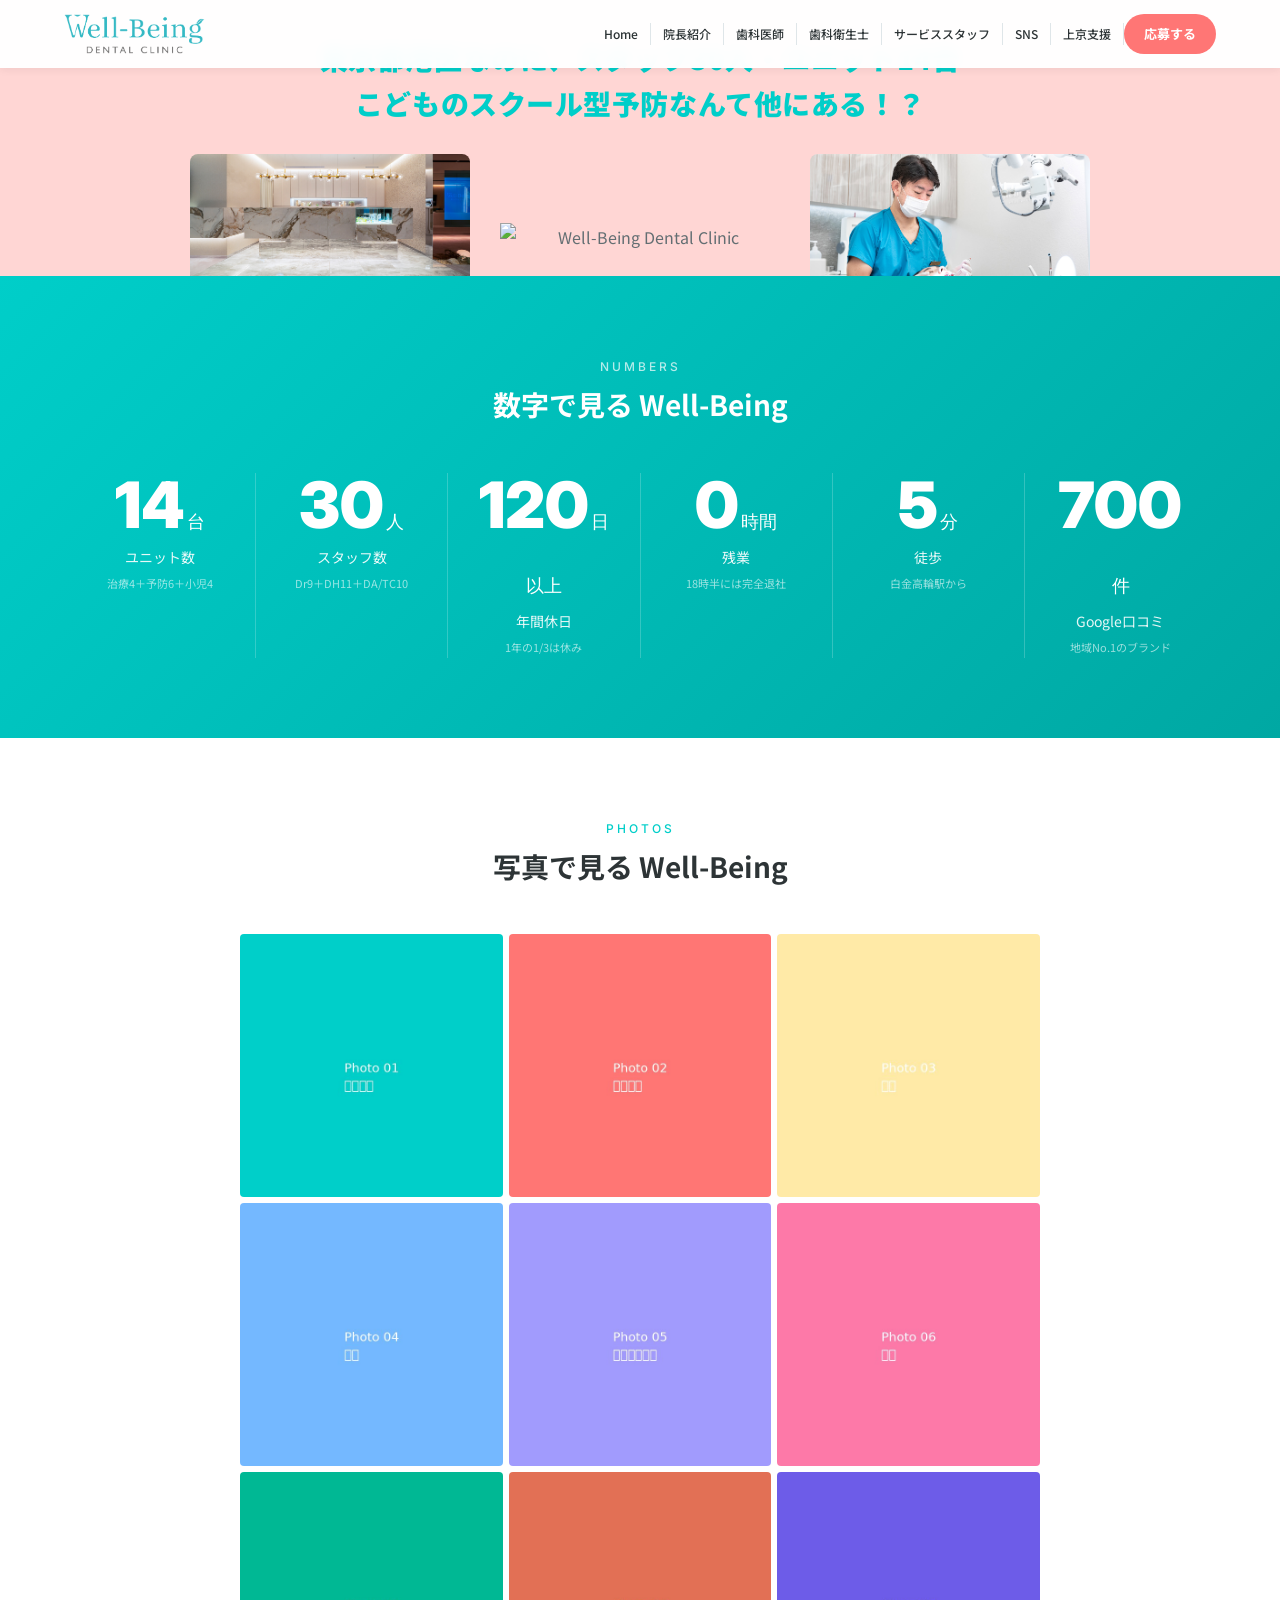
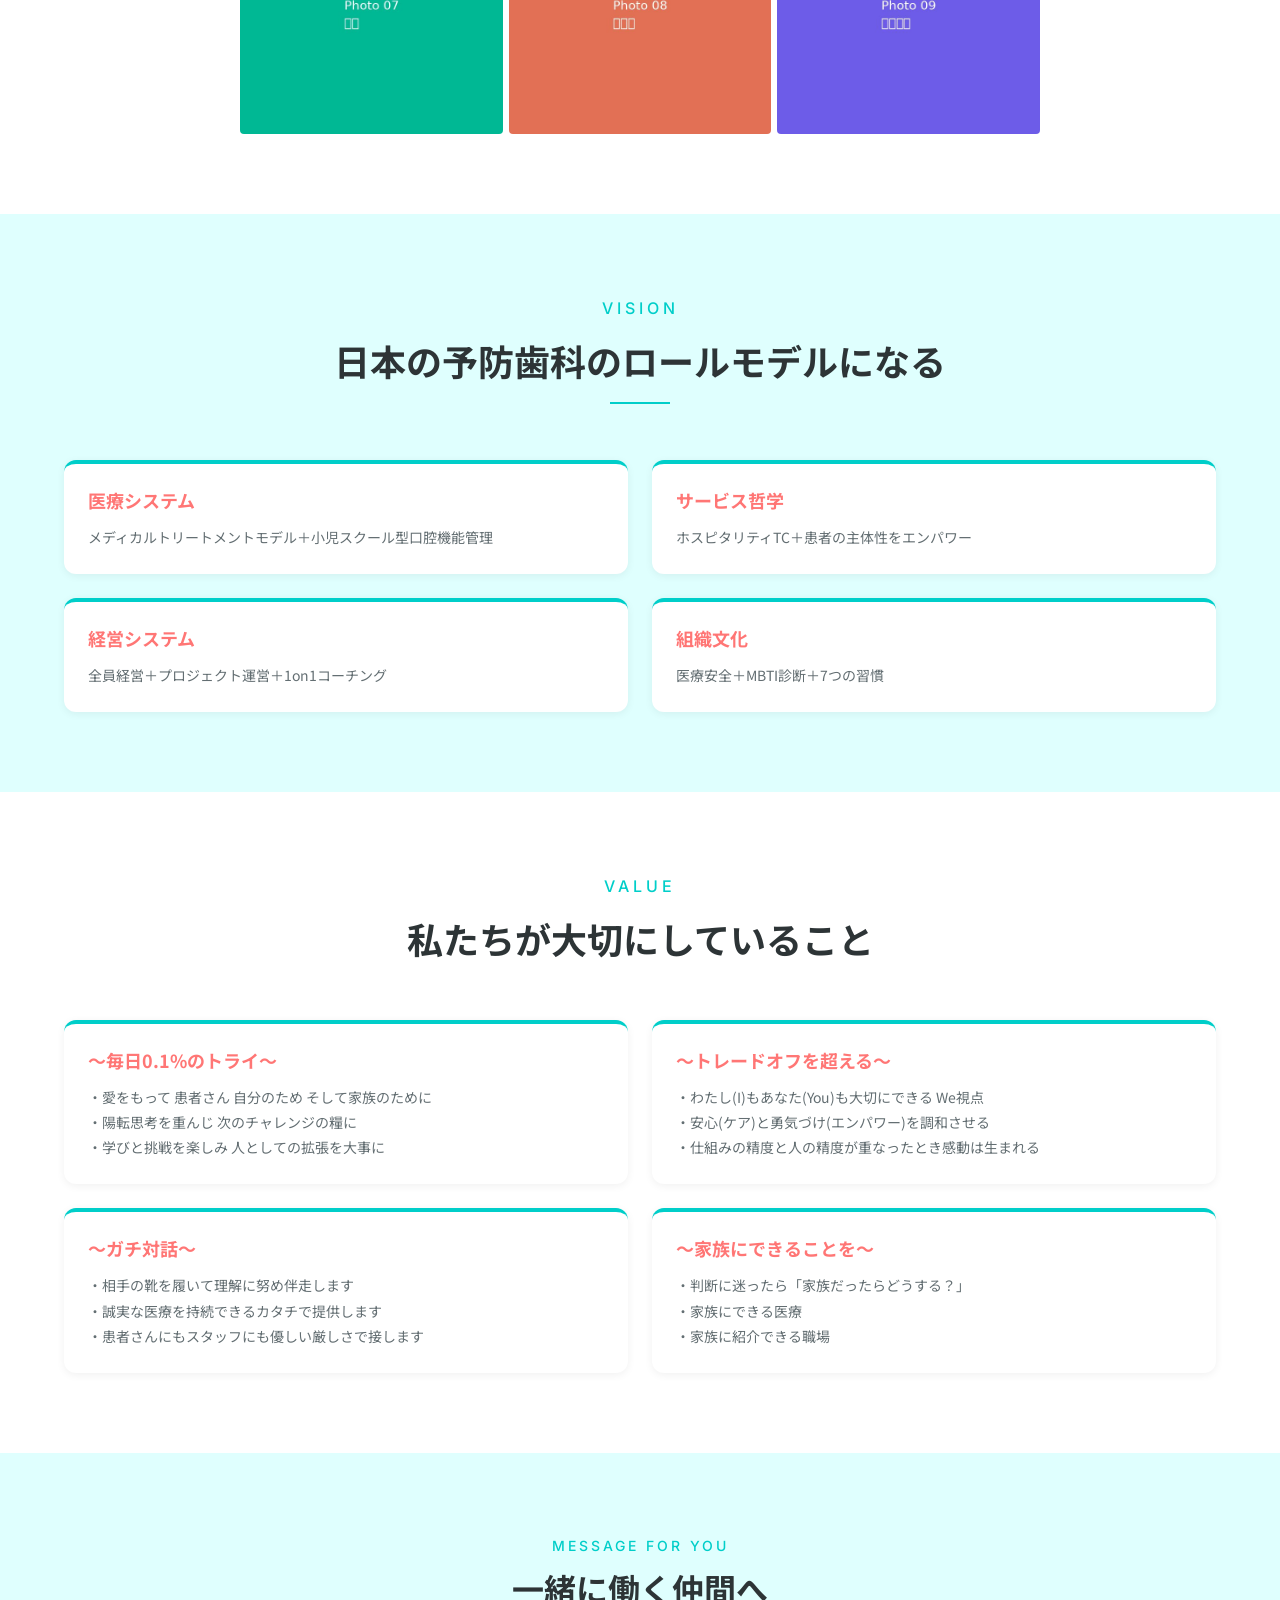
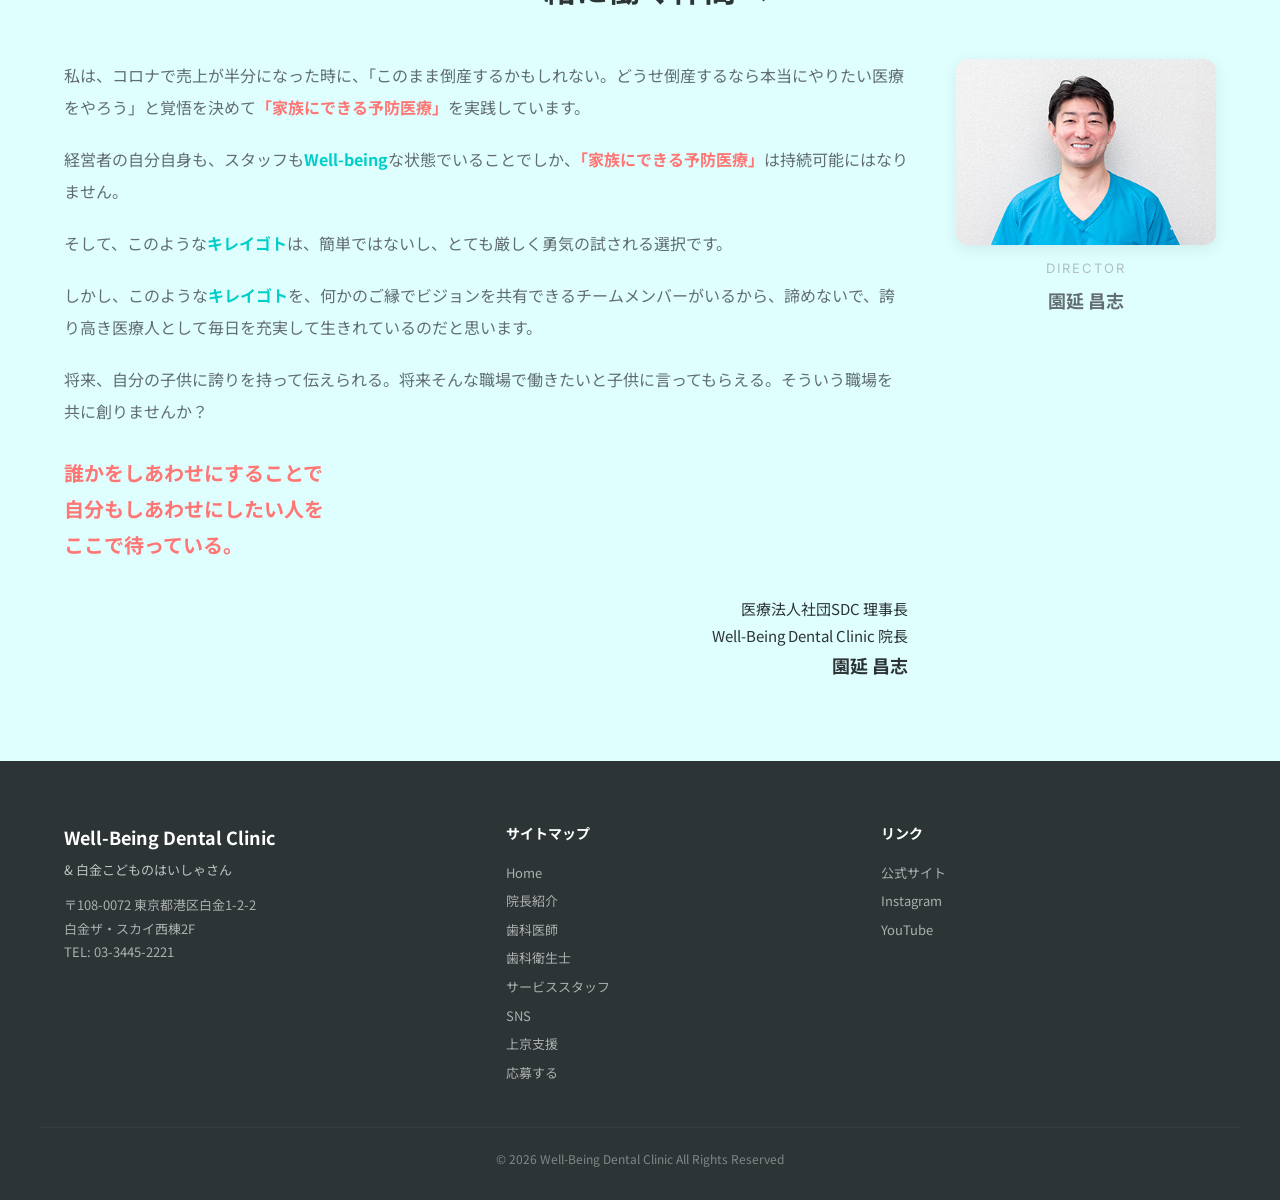
==== index.html @ ed1bf5e8 "fix: reorder sections HERO→NUMBERS→PHOTOS→VISION→VALUE, add director message" ====
<!DOCTYPE html>
<html lang="ja">
<head>
  <meta charset="UTF-8">
  <meta name="viewport" content="width=device-width, initial-scale=1.0">
  <title>Well-Being Dental Clinic 採用サイト</title>
  <meta name="description" content="Well-Being Dental Clinicの採用情報。歯科医師・歯科衛生士・歯科助手を募集しています。">
  <!-- OGP -->
  <meta property="og:title" content="Well-Being Dental Clinic 採用サイト">
  <meta property="og:description" content="Well-Being Dental Clinicの採用情報。歯科医師・歯科衛生士・歯科助手を募集しています。">
  <meta property="og:type" content="website">
  <meta property="og:url" content="https://recruit.dental-well-being.jp/">
  <meta property="og:image" content="https://recruit.dental-well-being.jp/images/ogp.png">
  <meta property="og:site_name" content="Well-Being Dental Clinic 採用サイト">
  <meta property="og:locale" content="ja_JP">
  <meta name="twitter:card" content="summary_large_image">
  <meta name="twitter:title" content="Well-Being Dental Clinic 採用サイト">
  <meta name="twitter:description" content="Well-Being Dental Clinicの採用情報。歯科医師・歯科衛生士・歯科助手を募集しています。">
  <meta name="twitter:image" content="https://recruit.dental-well-being.jp/images/ogp.png">
  <link rel="preconnect" href="https://fonts.googleapis.com">
  <link rel="preconnect" href="https://fonts.gstatic.com" crossorigin>
  <link href="https://fonts.googleapis.com/css2?family=Inter:wght@400;500;700;900&family=Noto+Sans+JP:wght@300;400;500;700;900&display=swap" rel="stylesheet">
  <link rel="stylesheet" href="css/style.css">
  <!-- Google Analytics -->
  <script async src="https://www.googletagmanager.com/gtag/js?id=G-XXDCESHDDV"></script>
  <script>window.dataLayer=window.dataLayer||[];function gtag(){dataLayer.push(arguments);}gtag('js',new Date());gtag('config','G-XXDCESHDDV');</script>
</head>
<body>

  <!-- ===== HEADER ===== -->
  <header class="header" id="header">
    <div class="header__inner">
      <a href="index.html" class="header__logo"><img src="img/logo.png" alt="Well-Being Dental Clinic" class="logo-default"><img src="img/logo-hover.png" alt="" class="logo-hover"></a>
      <nav class="header__nav">
        <a href="index.html" class="header__link">Home</a>
        <a href="director.html" class="header__link">院長紹介</a>
        <a href="dr.html" class="header__link">歯科医師</a>
        <a href="dh.html" class="header__link">歯科衛生士</a>
        <a href="da.html" class="header__link">サービススタッフ</a>
        <a href="sns.html" class="header__link">SNS</a>
        <a href="relocation.html" class="header__link">上京支援</a>
        <a href="apply.html" class="header__cta">応募する</a>
      </nav>
      <button class="header__hamburger" aria-label="メニューを開く">
        <span></span><span></span><span></span>
      </button>
    </div>
  </header>

  <!-- Mobile Menu -->
  <div class="mobile-overlay"></div>
  <div class="mobile-menu">
    <button class="mobile-menu__close" aria-label="メニューを閉じる">×</button>
    <a href="index.html" class="mobile-menu__link">Home</a>
    <a href="director.html" class="mobile-menu__link">院長紹介</a>
    <a href="dr.html" class="mobile-menu__link">歯科医師</a>
    <a href="dh.html" class="mobile-menu__link">歯科衛生士</a>
    <a href="da.html" class="mobile-menu__link">サービススタッフ</a>
    <a href="sns.html" class="mobile-menu__link">SNS</a>
    <a href="relocation.html" class="mobile-menu__link">上京支援</a>
    <a href="apply.html" class="mobile-menu__cta">応募する</a>
  </div>

  <!-- ===== HERO ===== -->
  <section style="background: #FFD6D4; padding: 36px 0 0; overflow: hidden;">
    <div class="container">
      <!-- キャッチコピー -->
      <p style="text-align: center; font-size: clamp(18px, 2.6vw, 28px); font-weight: 900; color: var(--color-primary); line-height: 1.6; margin-bottom: 28px; letter-spacing: 0.02em;">
        東京都港区なのに、スタッフ30人・ユニット14台<br>こどものスクール型予防なんて他にある！？
      </p>
      <!-- 3カラム：写真・ロゴ・写真 -->
      <div style="display: flex; align-items: flex-end; justify-content: center; gap: 20px;">
        <!-- 左写真 -->
        <div style="flex: 1; max-width: 280px;">
          <img src="img/test_1.jpg" alt="こどもの歯科" style="width: 100%; border-radius: 8px 8px 0 0; display: block; object-fit: cover;">
        </div>
        <!-- 中央ロゴ -->
        <div style="flex: 1; max-width: 300px; text-align: center; padding-bottom: 24px;">
          <img src="img/hero-top.png" alt="Well-Being Dental Clinic" style="width: 100%; max-width: 280px; display: block; margin: 0 auto;">
        </div>
        <!-- 右写真（ハートフレーム） -->
        <div style="flex: 1; max-width: 280px;">
          <img src="img/test_2.jpg" alt="こどもの歯科" style="width: 100%; display: block; border-radius: 8px 8px 0 0; object-fit: cover;">
        </div>
      </div>
    </div>
  </section>

  <!-- ===== NUMBERS ===== -->
  <section class="section section--gradient fade-in">
    <div class="container">
      <div class="section-heading">
        <span class="section-heading__en">NUMBERS</span>
        <h2 class="section-heading__title">数字で見る Well-Being</h2>
      </div>
      <div class="stats" style="flex-wrap: wrap; justify-content: center;">
        <div class="stats__item">
          <div class="stats__number"><span data-count="14">0</span><span class="stats__unit">台</span></div>
          <div class="stats__label">ユニット数</div>
          <div class="stats__sub">治療4＋予防6＋小児4</div>
        </div>
        <div class="stats__item">
          <div class="stats__number"><span data-count="30">0</span><span class="stats__unit">人</span></div>
          <div class="stats__label">スタッフ数</div>
          <div class="stats__sub">Dr9＋DH11＋DA/TC10</div>
        </div>
        <div class="stats__item">
          <div class="stats__number"><span data-count="120">0</span><span class="stats__unit">日以上</span></div>
          <div class="stats__label">年間休日</div>
          <div class="stats__sub">1年の1/3は休み</div>
        </div>
        <div class="stats__item">
          <div class="stats__number"><span data-count="0">0</span><span class="stats__unit">時間</span></div>
          <div class="stats__label">残業</div>
          <div class="stats__sub">18時半には完全退社</div>
        </div>
        <div class="stats__item">
          <div class="stats__number"><span data-count="5">0</span><span class="stats__unit">分</span></div>
          <div class="stats__label">徒歩</div>
          <div class="stats__sub">白金高輪駅から</div>
        </div>
        <div class="stats__item">
          <div class="stats__number"><span data-count="700">0</span><span class="stats__unit">件</span></div>
          <div class="stats__label">Google口コミ</div>
          <div class="stats__sub">地域No.1のブランド</div>
        </div>
      </div>
    </div>
  </section>

  <!-- ===== PHOTO GALLERY ===== -->
  <section class="section fade-in">
    <div class="container">
      <div class="section-heading">
        <span class="section-heading__en">PHOTOS</span>
        <h2 class="section-heading__title">写真で見る Well-Being</h2>
      </div>
      <div class="gallery-grid">
        <div class="gallery-grid__item"><img src="images/gallery/photo01.jpg" alt="クリニックの様子 1" loading="lazy"></div>
        <div class="gallery-grid__item"><img src="images/gallery/photo02.jpg" alt="クリニックの様子 2" loading="lazy"></div>
        <div class="gallery-grid__item"><img src="images/gallery/photo03.jpg" alt="クリニックの様子 3" loading="lazy"></div>
        <div class="gallery-grid__item"><img src="images/gallery/photo04.jpg" alt="クリニックの様子 4" loading="lazy"></div>
        <div class="gallery-grid__item"><img src="images/gallery/photo05.jpg" alt="クリニックの様子 5" loading="lazy"></div>
        <div class="gallery-grid__item"><img src="images/gallery/photo06.jpg" alt="クリニックの様子 6" loading="lazy"></div>
        <div class="gallery-grid__item"><img src="images/gallery/photo07.jpg" alt="クリニックの様子 7" loading="lazy"></div>
        <div class="gallery-grid__item"><img src="images/gallery/photo08.jpg" alt="クリニックの様子 8" loading="lazy"></div>
        <div class="gallery-grid__item"><img src="images/gallery/photo09.jpg" alt="クリニックの様子 9" loading="lazy"></div>
      </div>
    </div>
  </section>

  <!-- Lightbox -->
  <div class="lightbox" id="lightbox">
    <button class="lightbox__close" aria-label="閉じる">&times;</button>
    <img class="lightbox__img" id="lightbox-img" src="" alt="">
  </div>

  <!-- ===== VISION ===== -->
  <section class="section section--alt fade-in">
    <div class="container">
      <div class="section-heading" style="margin-bottom: 56px;">
        <span class="section-heading__en" style="font-size: 16px; letter-spacing: 4px;">VISION</span>
        <h2 class="section-heading__title" style="font-size: 36px; margin-top: 12px; white-space: nowrap;">日本の予防歯科のロールモデルになる</h2>
        <span class="section-heading__line"></span>
      </div>
      <div class="grid grid--2">
        <div class="card card--bordered">
          <div class="card__body">
            <h3 class="card__title" style="color: var(--color-accent);">医療システム</h3>
            <p class="card__text">メディカルトリートメントモデル＋小児スクール型口腔機能管理</p>
          </div>
        </div>
        <div class="card card--bordered">
          <div class="card__body">
            <h3 class="card__title" style="color: var(--color-accent);">サービス哲学</h3>
            <p class="card__text">ホスピタリティTC＋患者の主体性をエンパワー</p>
          </div>
        </div>
        <div class="card card--bordered">
          <div class="card__body">
            <h3 class="card__title" style="color: var(--color-accent);">経営システム</h3>
            <p class="card__text">全員経営＋プロジェクト運営＋1on1コーチング</p>
          </div>
        </div>
        <div class="card card--bordered">
          <div class="card__body">
            <h3 class="card__title" style="color: var(--color-accent);">組織文化</h3>
            <p class="card__text">医療安全＋MBTI診断＋7つの習慣</p>
          </div>
        </div>
      </div>
    </div>
  </section>

  <!-- ===== VALUE ===== -->
  <section class="section fade-in">
    <div class="container">
      <div class="section-heading" style="margin-bottom: 56px;">
        <span class="section-heading__en" style="font-size: 16px; letter-spacing: 4px;">VALUE</span>
        <h2 class="section-heading__title" style="font-size: 36px; margin-top: 12px;">私たちが大切にしていること</h2>
      </div>
      <div class="grid grid--2">
        <div class="card card--bordered">
          <div class="card__body">
            <h3 class="card__title" style="color: var(--color-accent);">〜毎日0.1%のトライ〜</h3>
            <p class="card__text">
              ・愛をもって 患者さん 自分のため そして家族のために<br>
              ・陽転思考を重んじ 次のチャレンジの糧に<br>
              ・学びと挑戦を楽しみ 人としての拡張を大事に
            </p>
          </div>
        </div>
        <div class="card card--bordered">
          <div class="card__body">
            <h3 class="card__title" style="color: var(--color-accent);">〜トレードオフを超える〜</h3>
            <p class="card__text">
              ・わたし(I)もあなた(You)も大切にできる We視点<br>
              ・安心(ケア)と勇気づけ(エンパワー)を調和させる<br>
              ・仕組みの精度と人の精度が重なったとき感動は生まれる
            </p>
          </div>
        </div>
        <div class="card card--bordered">
          <div class="card__body">
            <h3 class="card__title" style="color: var(--color-accent);">〜ガチ対話〜</h3>
            <p class="card__text">
              ・相手の靴を履いて理解に努め伴走します<br>
              ・誠実な医療を持続できるカタチで提供します<br>
              ・患者さんにもスタッフにも優しい厳しさで接します
            </p>
          </div>
        </div>
        <div class="card card--bordered">
          <div class="card__body">
            <h3 class="card__title" style="color: var(--color-accent);">〜家族にできることを〜</h3>
            <p class="card__text">
              ・判断に迷ったら「家族だったらどうする？」<br>
              ・家族にできる医療<br>
              ・家族に紹介できる職場
            </p>
          </div>
        </div>
      </div>
    </div>
  </section>

  <!-- ===== DIRECTOR MESSAGE ===== -->
  <section class="section fade-in" style="background: var(--color-bg-alt);">
    <div class="container">
      <div class="section-heading" style="margin-bottom: 48px;">
        <span class="section-heading__en" style="font-size: 14px; letter-spacing: 3px;">MESSAGE FOR YOU</span>
        <h2 class="section-heading__title" style="font-size: 32px; margin-top: 8px;">一緒に働く仲間へ</h2>
      </div>
      <div style="display: flex; gap: 48px; align-items: flex-start; flex-wrap: wrap;">
        <!-- Letter text -->
        <div style="flex: 1; min-width: 280px;">
          <p style="line-height: 2; margin-bottom: 20px;">
            私は、コロナで売上が半分になった時に、「このまま倒産するかもしれない。どうせ倒産するなら本当にやりたい医療をやろう」と覚悟を決めて<span style="color: var(--color-accent); font-weight: 700;">「家族にできる予防医療」</span>を実践しています。
          </p>
          <p style="line-height: 2; margin-bottom: 20px;">
            経営者の自分自身も、スタッフも<span style="color: var(--color-primary); font-weight: 700;">Well-being</span>な状態でいることでしか、<span style="color: var(--color-accent); font-weight: 700;">「家族にできる予防医療」</span>は持続可能にはなりません。
          </p>
          <p style="line-height: 2; margin-bottom: 20px;">
            そして、このような<span style="color: var(--color-primary); font-weight: 700;">キレイゴト</span>は、簡単ではないし、とても厳しく勇気の試される選択です。
          </p>
          <p style="line-height: 2; margin-bottom: 20px;">
            しかし、このような<span style="color: var(--color-primary); font-weight: 700;">キレイゴト</span>を、何かのご縁でビジョンを共有できるチームメンバーがいるから、諦めないで、誇り高き医療人として毎日を充実して生きれているのだと思います。
          </p>
          <p style="line-height: 2; margin-bottom: 28px;">
            将来、自分の子供に誇りを持って伝えられる。将来そんな職場で働きたいと子供に言ってもらえる。そういう職場を共に創りませんか？
          </p>
          <p style="line-height: 1.8; font-size: 20px; font-weight: 700; color: var(--color-accent);">
            誰かをしあわせにすることで<br>
            自分もしあわせにしたい人を<br>
            ここで待っている。
          </p>
          <p style="margin-top: 32px; text-align: right; font-size: 15px; color: var(--color-text);">
            医療法人社団SDC 理事長<br>
            Well-Being Dental Clinic 院長<br>
            <strong style="font-size: 18px;">園延 昌志</strong>
          </p>
        </div>
        <!-- Director portrait -->
        <div style="flex: 0 0 260px; text-align: center;">
          <img src="img/director.jpg" alt="院長 園延昌志" style="width: 100%; border-radius: var(--radius-card); box-shadow: var(--shadow-md);">
          <p style="margin-top: 12px; font-size: 13px; color: var(--color-text-muted); font-family: var(--font-en); letter-spacing: 2px;">DIRECTOR</p>
          <p style="font-size: 18px; font-weight: 700; margin-top: 4px;">園延 昌志</p>
        </div>
      </div>
    </div>
  </section>

<!-- ===== FOOTER ===== -->
  <footer class="footer">
    <div class="footer__inner">
      <div>
        <div class="footer__name">Well-Being Dental Clinic</div>
        <div class="footer__sub">& 白金こどものはいしゃさん</div>
        <div class="footer__info">
          〒108-0072 東京都港区白金1-2-2<br>
          白金ザ・スカイ西棟2F<br>
          TEL: 03-3445-2221
        </div>
      </div>
      <div>
        <div class="footer__heading">サイトマップ</div>
        <a href="index.html" class="footer__link">Home</a>
        <a href="director.html" class="footer__link">院長紹介</a>
        <a href="dr.html" class="footer__link">歯科医師</a>
        <a href="dh.html" class="footer__link">歯科衛生士</a>
        <a href="da.html" class="footer__link">サービススタッフ</a>
        <a href="sns.html" class="footer__link">SNS</a>
        <a href="relocation.html" class="footer__link">上京支援</a>
        <a href="apply.html" class="footer__link">応募する</a>
      </div>
      <div>
        <div class="footer__heading">リンク</div>
        <a href="https://dental-well-being.jp/" target="_blank" rel="noopener" class="footer__link">公式サイト</a>
        <a href="https://www.instagram.com/sdc.dental_wellbeing/" target="_blank" rel="noopener" class="footer__link">Instagram</a>
        <a href="https://www.youtube.com/" target="_blank" rel="noopener" class="footer__link">YouTube</a>
      </div>
    </div>
    <div class="footer__bottom">
      © 2026 Well-Being Dental Clinic All Rights Reserved
    </div>
  </footer>

  <script src="js/common.js"></script>
</body>
</html>
---- css/style.css ----
/* ============================================
   WDC採用サイト — Design Tokens & Global Styles
   Palette C: ビビッド＆エナジー
   ============================================ */

/* --- CSS Custom Properties --- */
:root {
  /* Primary */
  --color-primary: #00CEC9;
  --color-primary-dark: #00A8A3;
  --color-primary-light: #DFFFFE;
  --color-logo: #34B9C4;

  /* Accent / CTA */
  --color-accent: #FF7675;
  --color-accent-dark: #E05555;
  --color-accent-light: #FFF5F5;

  /* Highlight */
  --color-yellow: #FFEAA7;
  --color-yellow-light: #FFF8E1;

  /* Text */
  --color-text: #2D3436;
  --color-text-secondary: #636E72;
  --color-text-muted: #B2BEC3;

  /* Backgrounds */
  --color-bg: #FFFFFF;
  --color-bg-alt: #DFFFFE;
  --color-bg-dark: #2D3436;

  /* Border */
  --color-border: #DFE6E9;

  /* Shadows */
  --shadow-sm: 0 2px 8px rgba(0,0,0,0.06);
  --shadow-md: 0 4px 16px rgba(0,0,0,0.08);
  --shadow-lg: 0 8px 24px rgba(0,0,0,0.12);

  /* Radius */
  --radius-card: 12px;
  --radius-btn: 28px;
  --radius-lg: 16px;

  /* Layout */
  --max-width: 1200px;
  --section-padding: 80px 0;
  --section-padding-sp: 48px 0;

  /* Font */
  --font-ja: 'Noto Sans JP', sans-serif;
  --font-en: 'Inter', 'Poppins', sans-serif;
}

/* --- Utility --- */
.sp-only { display: none; }

/* --- Reset & Base --- */
*, *::before, *::after { box-sizing: border-box; margin: 0; padding: 0; }

html { scroll-behavior: smooth; -webkit-text-size-adjust: 100%; }

body {
  font-family: var(--font-ja);
  font-size: 16px;
  line-height: 1.8;
  color: var(--color-text-secondary);
  background: var(--color-bg);
  -webkit-font-smoothing: antialiased;
}

img { max-width: 100%; height: auto; display: block; }
a { color: var(--color-primary); text-decoration: none; transition: color 0.2s; }
a:hover { color: var(--color-primary-dark); }
ul, ol { list-style: none; }

h1, h2, h3, h4, h5, h6 {
  color: var(--color-text);
  font-weight: 700;
  line-height: 1.4;
}

/* --- Container --- */
.container {
  max-width: var(--max-width);
  margin: 0 auto;
  padding: 0 24px;
}

/* --- Section --- */
.section {
  padding: var(--section-padding);
}
.section--alt {
  background: var(--color-bg-alt);
}
.section--gradient {
  background: linear-gradient(135deg, var(--color-primary), var(--color-primary-dark));
  color: #fff;
}
.section--accent {
  background: var(--color-accent-light);
}
.section--yellow {
  background: var(--color-yellow-light);
}

/* --- Section Heading --- */
.section-heading {
  text-align: center;
  margin-bottom: 48px;
}
.section-heading__en {
  display: block;
  font-family: var(--font-en);
  font-size: 12px;
  font-weight: 500;
  letter-spacing: 3px;
  text-transform: uppercase;
  color: var(--color-primary);
  margin-bottom: 8px;
}
.section--gradient .section-heading__en {
  color: rgba(255,255,255,0.7);
}
.section-heading__title {
  font-size: 28px;
  font-weight: 700;
  color: var(--color-text);
}
.section--gradient .section-heading__title {
  color: #fff;
}
.section-heading__sub {
  font-size: 15px;
  color: var(--color-text-secondary);
  margin-top: 8px;
}
.section-heading__line {
  display: block;
  width: 60px;
  height: 2px;
  background: var(--color-primary);
  margin: 16px auto 0;
}
.section--gradient .section-heading__line {
  background: rgba(255,255,255,0.4);
}

/* --- Buttons --- */
.btn {
  display: inline-flex;
  align-items: center;
  justify-content: center;
  gap: 6px;
  font-family: var(--font-ja);
  font-size: 15px;
  font-weight: 700;
  border: none;
  border-radius: var(--radius-btn);
  padding: 14px 32px;
  cursor: pointer;
  transition: all 0.2s ease;
  text-decoration: none;
}
.btn--primary {
  background: var(--color-primary);
  color: #fff;
  transition: background 0.3s ease, transform 0.2s ease;
}
.btn--primary:hover {
  background: var(--color-accent);
  color: #fff;
  transform: scale(1.02);
}
.btn--secondary {
  background: #fff;
  color: var(--color-primary);
  border: 2px solid var(--color-primary);
}
.btn--secondary:hover {
  background: var(--color-primary-light);
  color: var(--color-primary-dark);
}
.btn--large {
  font-size: 17px;
  padding: 16px 48px;
}

/* --- Card --- */
.card {
  background: #fff;
  border-radius: var(--radius-card);
  box-shadow: var(--shadow-sm);
  overflow: hidden;
  transition: transform 0.2s, box-shadow 0.2s;
}
.card:hover {
  transform: translateY(-4px);
  box-shadow: var(--shadow-lg);
}
.card--bordered {
  border-top: 4px solid var(--color-primary);
}
.card__body {
  padding: 24px;
}
.card__title {
  font-size: 18px;
  font-weight: 700;
  color: var(--color-text);
  margin-bottom: 12px;
}
.card__text {
  font-size: 14px;
  color: var(--color-text-secondary);
  line-height: 1.8;
}

/* --- Grid --- */
.grid {
  display: grid;
  gap: 24px;
}
.grid--2 { grid-template-columns: repeat(2, 1fr); }
.grid--3 { grid-template-columns: repeat(3, 1fr); }
.grid--4 { grid-template-columns: repeat(4, 1fr); }

/* --- Header --- */
.header {
  position: fixed;
  top: 0;
  left: 0;
  right: 0;
  z-index: 1000;
  height: 68px;
  display: flex;
  align-items: center;
  transition: background 0.3s, box-shadow 0.3s;
  background: rgba(255,255,255,0.97);
  box-shadow: var(--shadow-sm);
  backdrop-filter: blur(8px);
}
.header--scrolled {
  background: rgba(255,255,255,0.97);
  box-shadow: var(--shadow-sm);
  backdrop-filter: blur(8px);
}
.header__inner {
  max-width: var(--max-width);
  margin: 0 auto;
  padding: 0 24px;
  width: 100%;
  display: flex;
  align-items: center;
  justify-content: space-between;
}
.header__logo {
  display: flex;
  align-items: center;
  text-decoration: none;
  flex-shrink: 0;
  position: relative;
}
.header__logo img {
  height: 40px;
  width: auto;
}
.header__logo img.logo-hover {
  position: absolute;
  top: 0;
  left: 0;
  opacity: 0;
  transition: opacity 0.3s;
}
.header__logo:hover img.logo-hover {
  opacity: 1;
}
.header__logo:hover img.logo-default {
  opacity: 0;
}
.header__nav {
  display: flex;
  align-items: center;
  gap: 0;
}
.header__link {
  font-size: 12px;
  font-weight: 500;
  color: var(--color-text);
  text-decoration: none;
  transition: color 0.2s;
  padding: 0 12px;
  border-right: 1px solid var(--color-border);
  white-space: nowrap;
}
.header__link:last-of-type {
  border-right: none;
  padding-right: 0;
}
.header--scrolled .header__link {
  color: var(--color-text);
}
.header__link:hover {
  color: var(--color-primary);
}
.header__link--active {
  color: var(--color-primary);
}
.header__cta {
  font-size: 13px;
  font-weight: 700;
  color: #fff;
  background: var(--color-accent);
  border-radius: var(--radius-btn);
  padding: 8px 20px;
  text-decoration: none;
  transition: background 0.2s, transform 0.2s;
}
.header__cta:hover {
  background: var(--color-primary);
  color: #fff;
  transform: scale(1.03);
}

/* Hamburger */
.header__hamburger {
  display: none;
  flex-direction: column;
  gap: 5px;
  cursor: pointer;
  background: none;
  border: none;
  padding: 4px;
}
.header__hamburger span {
  display: block;
  width: 24px;
  height: 2px;
  background: var(--color-text);
  transition: all 0.3s;
}
.header--scrolled .header__hamburger span {
  background: var(--color-text);
}

/* Mobile Menu */
.mobile-menu {
  position: fixed;
  top: 0;
  right: -100%;
  width: 280px;
  height: 100vh;
  background: #fff;
  z-index: 1001;
  padding: 80px 32px 32px;
  transition: right 0.3s ease;
  box-shadow: -4px 0 24px rgba(0,0,0,0.1);
}
.mobile-menu--open {
  right: 0;
}
.mobile-menu__close {
  position: absolute;
  top: 20px;
  right: 20px;
  font-size: 28px;
  background: none;
  border: none;
  cursor: pointer;
  color: var(--color-text);
}
.mobile-menu__link {
  display: block;
  font-size: 16px;
  font-weight: 500;
  color: var(--color-text);
  padding: 14px 0;
  border-bottom: 1px solid var(--color-border);
  text-decoration: none;
}
.mobile-menu__link:hover {
  color: var(--color-primary);
}
.mobile-menu__cta {
  display: block;
  text-align: center;
  margin-top: 24px;
  font-size: 16px;
  font-weight: 700;
  color: #fff;
  background: var(--color-accent);
  border-radius: var(--radius-btn);
  padding: 14px 0;
  text-decoration: none;
}
.mobile-overlay {
  position: fixed;
  inset: 0;
  background: rgba(0,0,0,0.4);
  z-index: 1000;
  opacity: 0;
  pointer-events: none;
  transition: opacity 0.3s;
}
.mobile-overlay--open {
  opacity: 1;
  pointer-events: auto;
}

/* --- Footer --- */
.footer {
  background: var(--color-bg-dark);
  color: #fff;
  padding: 60px 0 30px;
}
.footer__inner {
  max-width: var(--max-width);
  margin: 0 auto;
  padding: 0 24px;
  display: grid;
  grid-template-columns: 1.2fr 1fr 1fr;
  gap: 40px;
}
.footer__name {
  font-size: 18px;
  font-weight: 700;
  margin-bottom: 4px;
}
.footer__sub {
  font-size: 13px;
  opacity: 0.7;
  margin-bottom: 12px;
}
.footer__info {
  font-size: 13px;
  opacity: 0.6;
  line-height: 1.8;
}
.footer__heading {
  font-size: 14px;
  font-weight: 700;
  margin-bottom: 12px;
}
.footer__link {
  display: block;
  font-size: 13px;
  color: rgba(255,255,255,0.6);
  text-decoration: none;
  line-height: 2.2;
}
.footer__link:hover {
  color: var(--color-primary);
}
.footer__bottom {
  max-width: var(--max-width);
  margin: 0 auto;
  padding: 20px 24px 0;
  margin-top: 40px;
  border-top: 1px solid rgba(255,255,255,0.1);
  text-align: center;
  font-size: 12px;
  opacity: 0.4;
}

/* --- Hero --- */
.hero {
  position: relative;
  min-height: 92vh;
  display: flex;
  align-items: center;
  justify-content: center;
  text-align: center;
  color: #fff;
  overflow: hidden;
}
.hero--sub {
  min-height: 45vh;
}
.hero--minimal {
  min-height: 30vh;
  background: var(--color-bg-alt);
  color: var(--color-text);
}
.hero__bg {
  position: absolute;
  inset: 0;
  background-size: cover;
  background-position: center bottom;
  z-index: -2;
}
.hero__overlay {
  position: absolute;
  inset: 0;
  background: linear-gradient(135deg, rgba(0,206,201,0.7), rgba(0,168,163,0.6));
  z-index: -1;
}
.hero__content {
  max-width: 800px;
  padding: 0 24px;
  padding-top: 80px;
  padding-bottom: 40px;
}
.hero__breadcrumb {
  font-size: 13px;
  opacity: 0.8;
  margin-bottom: 16px;
}
.hero__breadcrumb a { color: inherit; }
.hero__title {
  font-size: 36px;
  font-weight: 700;
  line-height: 1.5;
  text-shadow: 0 2px 8px rgba(0,0,0,0.2);
  color: inherit;
}
.hero__subtitle {
  font-size: 16px;
  margin-top: 16px;
  opacity: 0.9;
  font-weight: 400;
}
.hero__buttons {
  display: flex;
  gap: 16px;
  justify-content: center;
  margin-top: 32px;
}
.hero__scroll {
  position: absolute;
  bottom: 32px;
  left: 50%;
  transform: translateX(-50%);
  font-size: 11px;
  letter-spacing: 2px;
  opacity: 0.6;
  animation: bounce 2s infinite;
}
.hero__scroll::after {
  content: '↓';
  display: block;
  text-align: center;
  margin-top: 4px;
  font-size: 16px;
}
@keyframes bounce {
  0%, 100% { transform: translateX(-50%) translateY(0); }
  50% { transform: translateX(-50%) translateY(8px); }
}

/* --- Timeline --- */
.timeline {
  display: flex;
  justify-content: space-between;
  position: relative;
  max-width: 900px;
  margin: 0 auto;
}
.timeline::before {
  content: '';
  position: absolute;
  top: 16px;
  left: 10%;
  right: 10%;
  height: 2px;
  background: var(--color-primary);
}
.timeline__item {
  text-align: center;
  flex: 1;
  position: relative;
}
.timeline__dot {
  width: 32px;
  height: 32px;
  border-radius: 50%;
  background: var(--color-primary);
  color: #fff;
  font-size: 12px;
  font-weight: 700;
  display: flex;
  align-items: center;
  justify-content: center;
  margin: 0 auto 12px;
  position: relative;
  z-index: 1;
}
.timeline__dot--accent {
  background: var(--color-accent);
}
.timeline__label {
  font-size: 14px;
  font-weight: 700;
  color: var(--color-text);
  margin-bottom: 4px;
}
.timeline__desc {
  font-size: 12px;
  color: var(--color-text-secondary);
}

/* --- Stepper (Recruitment Process) --- */
.stepper {
  display: flex;
  justify-content: center;
  gap: 0;
  max-width: 700px;
  margin: 0 auto;
}
.stepper__step {
  flex: 1;
  text-align: center;
  position: relative;
}
.stepper__step::after {
  content: '';
  position: absolute;
  top: 20px;
  right: -50%;
  width: 100%;
  height: 2px;
  border-top: 2px dashed var(--color-primary);
}
.stepper__step:last-child::after { display: none; }
.stepper__num {
  width: 40px;
  height: 40px;
  border-radius: 50%;
  background: var(--color-primary);
  color: #fff;
  font-family: var(--font-en);
  font-size: 14px;
  font-weight: 700;
  display: flex;
  align-items: center;
  justify-content: center;
  margin: 0 auto 8px;
  position: relative;
  z-index: 1;
}
.stepper__step:last-child .stepper__num {
  background: var(--color-accent);
}
.stepper__label {
  font-size: 14px;
  font-weight: 700;
  color: var(--color-text);
}
.stepper__desc {
  font-size: 12px;
  color: var(--color-text-secondary);
  margin-top: 2px;
}

/* --- Table --- */
.table-card {
  background: #fff;
  border-radius: var(--radius-lg);
  box-shadow: var(--shadow-sm);
  overflow: hidden;
  max-width: 700px;
  margin: 0 auto;
}
.table-card table {
  width: 100%;
  border-collapse: collapse;
}
.table-card th {
  background: var(--color-primary);
  color: #fff;
  font-size: 14px;
  font-weight: 700;
  padding: 12px 16px;
  text-align: left;
}
.table-card td {
  padding: 14px 16px;
  font-size: 14px;
  border-bottom: 1px solid var(--color-border);
}
.table-card tr:nth-child(even) td {
  background: #F8FFFE;
}
.table-card__label {
  font-weight: 700;
  color: var(--color-text);
  width: 30%;
}

/* --- Stats (Numbers) --- */
.stats {
  display: flex;
  justify-content: center;
  gap: 0;
}
.stats__item {
  flex: 1;
  text-align: center;
  padding: 0 24px;
  border-right: 1px solid rgba(255,255,255,0.2);
}
.stats__item:last-child { border-right: none; }
.stats__number {
  font-family: var(--font-en);
  font-size: 64px;
  font-weight: 900;
  line-height: 1;
}
.stats__unit {
  font-size: 18px;
  font-weight: 400;
  margin-left: 2px;
}
.stats__label {
  font-size: 14px;
  margin-top: 8px;
  opacity: 0.9;
}
.stats__sub {
  font-size: 11px;
  opacity: 0.6;
  margin-top: 4px;
}

/* --- Utility --- */
.text-center { text-align: center; }
.mt-16 { margin-top: 16px; }
.mt-24 { margin-top: 24px; }
.mt-32 { margin-top: 32px; }
.mt-48 { margin-top: 48px; }
.mb-16 { margin-bottom: 16px; }

/* --- Fade-in Animation --- */
.fade-in {
  opacity: 0;
  transform: translateY(20px);
  transition: opacity 0.6s ease, transform 0.6s ease;
}
.fade-in--visible {
  opacity: 1;
  transform: translateY(0);
}

/* ============================================
   Responsive
   ============================================ */
@media (max-width: 1023px) {
  .grid--3 { grid-template-columns: repeat(2, 1fr); }
  .grid--4 { grid-template-columns: repeat(2, 1fr); }
  .footer__inner { grid-template-columns: 1fr 1fr; }
}

@media (max-width: 767px) {
  .sp-only { display: inline; }
  .section { padding: var(--section-padding-sp); }
  .hero__title { font-size: 24px; }
  .hero__subtitle { font-size: 18px !important; white-space: normal; }
  .hero__mission { font-size: 22px !important; white-space: nowrap; }
  .section-heading__title { font-size: 20px !important; white-space: nowrap !important; }

  .header__nav { display: none; }
  .header__hamburger { display: flex; }

  .grid--2, .grid--3, .grid--4 { grid-template-columns: 1fr; }

  .stats { flex-direction: column; gap: 24px; }
  .stats__item { border-right: none; border-bottom: 1px solid rgba(255,255,255,0.2); padding: 16px 0; }
  .stats__item:last-child { border-bottom: none; }
  .stats__number { font-size: 48px; }

  .stepper { flex-direction: column; gap: 24px; align-items: flex-start; padding-left: 32px; }
  .stepper__step { text-align: left; display: flex; align-items: flex-start; gap: 12px; }
  .stepper__step::after { display: none; }
  .stepper__num { margin: 0; flex-shrink: 0; }

  .timeline { flex-direction: column; gap: 24px; padding-left: 32px; }
  .timeline::before { top: 0; bottom: 0; left: 15px; width: 2px; height: auto; right: auto; }
  .timeline__item { text-align: left; display: flex; gap: 16px; align-items: flex-start; }
  .timeline__dot { margin: 0; flex-shrink: 0; }

  .footer__inner { grid-template-columns: 1fr; gap: 24px; text-align: center; }

  .table-card td, .table-card th { padding: 10px 12px; font-size: 13px; }
  .gallery-grid { grid-template-columns: repeat(2, 1fr); }
}

/* ============================================
   Photo Gallery (Instagram-style grid)
   ============================================ */
.gallery-grid {
  display: grid;
  grid-template-columns: repeat(3, 1fr);
  gap: 6px;
  max-width: 800px;
  margin: 0 auto;
}
.gallery-grid__item {
  position: relative;
  aspect-ratio: 1;
  overflow: hidden;
  border-radius: 4px;
  cursor: pointer;
}
.gallery-grid__item img {
  width: 100%;
  height: 100%;
  object-fit: cover;
  transition: transform 0.3s ease, filter 0.3s ease;
}
.gallery-grid__item:hover img {
  transform: scale(1.05);
  filter: brightness(1.08);
}

/* Lightbox overlay */
.lightbox {
  display: none;
  position: fixed;
  inset: 0;
  z-index: 9999;
  background: rgba(0,0,0,0.85);
  justify-content: center;
  align-items: center;
  cursor: pointer;
  opacity: 0;
  transition: opacity 0.3s ease;
}
.lightbox--active {
  display: flex;
  opacity: 1;
}
.lightbox__img {
  max-width: 90vw;
  max-height: 85vh;
  border-radius: 8px;
  box-shadow: 0 8px 40px rgba(0,0,0,0.4);
  transform: scale(0.9);
  transition: transform 0.3s ease;
}
.lightbox--active .lightbox__img {
  transform: scale(1);
}
.lightbox__close {
  position: absolute;
  top: 20px;
  right: 24px;
  font-size: 36px;
  color: #fff;
  background: none;
  border: none;
  cursor: pointer;
  line-height: 1;
  opacity: 0.8;
  transition: opacity 0.2s;
}
.lightbox__close:hover {
  opacity: 1;
}
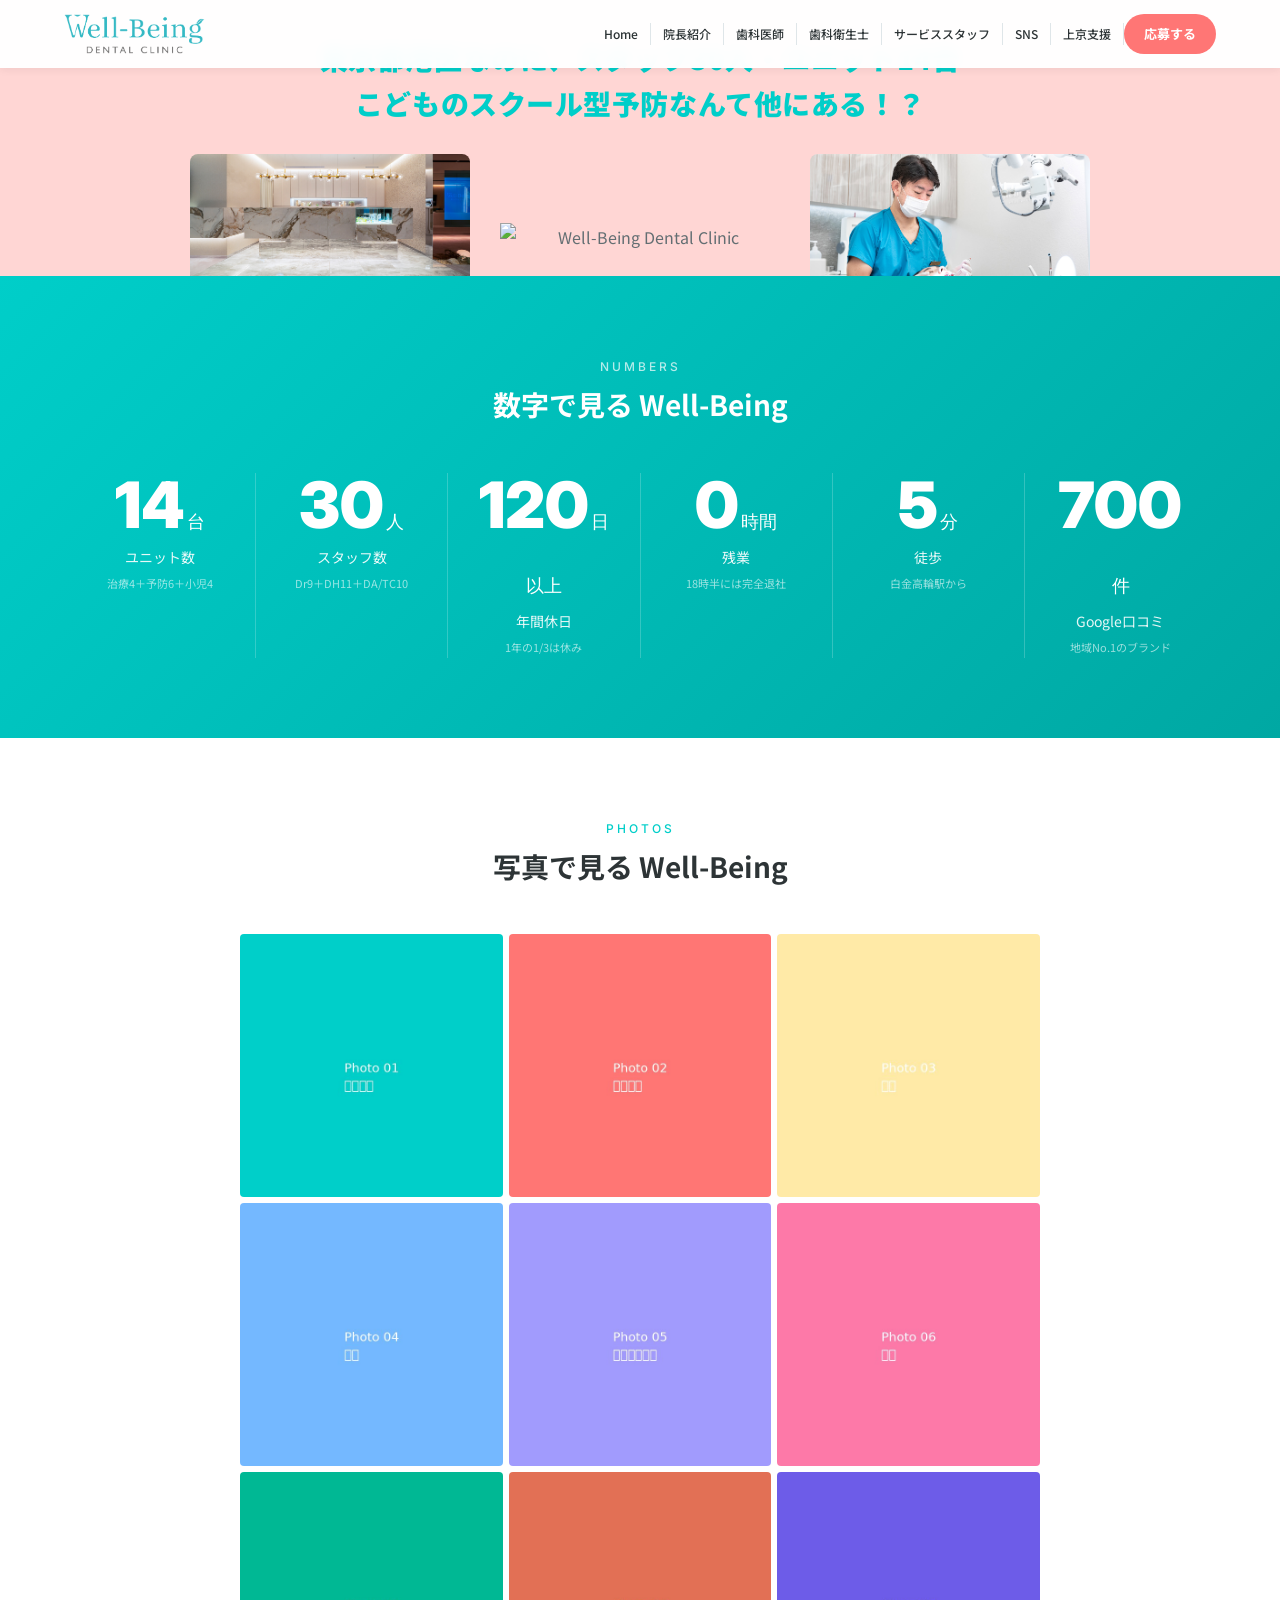
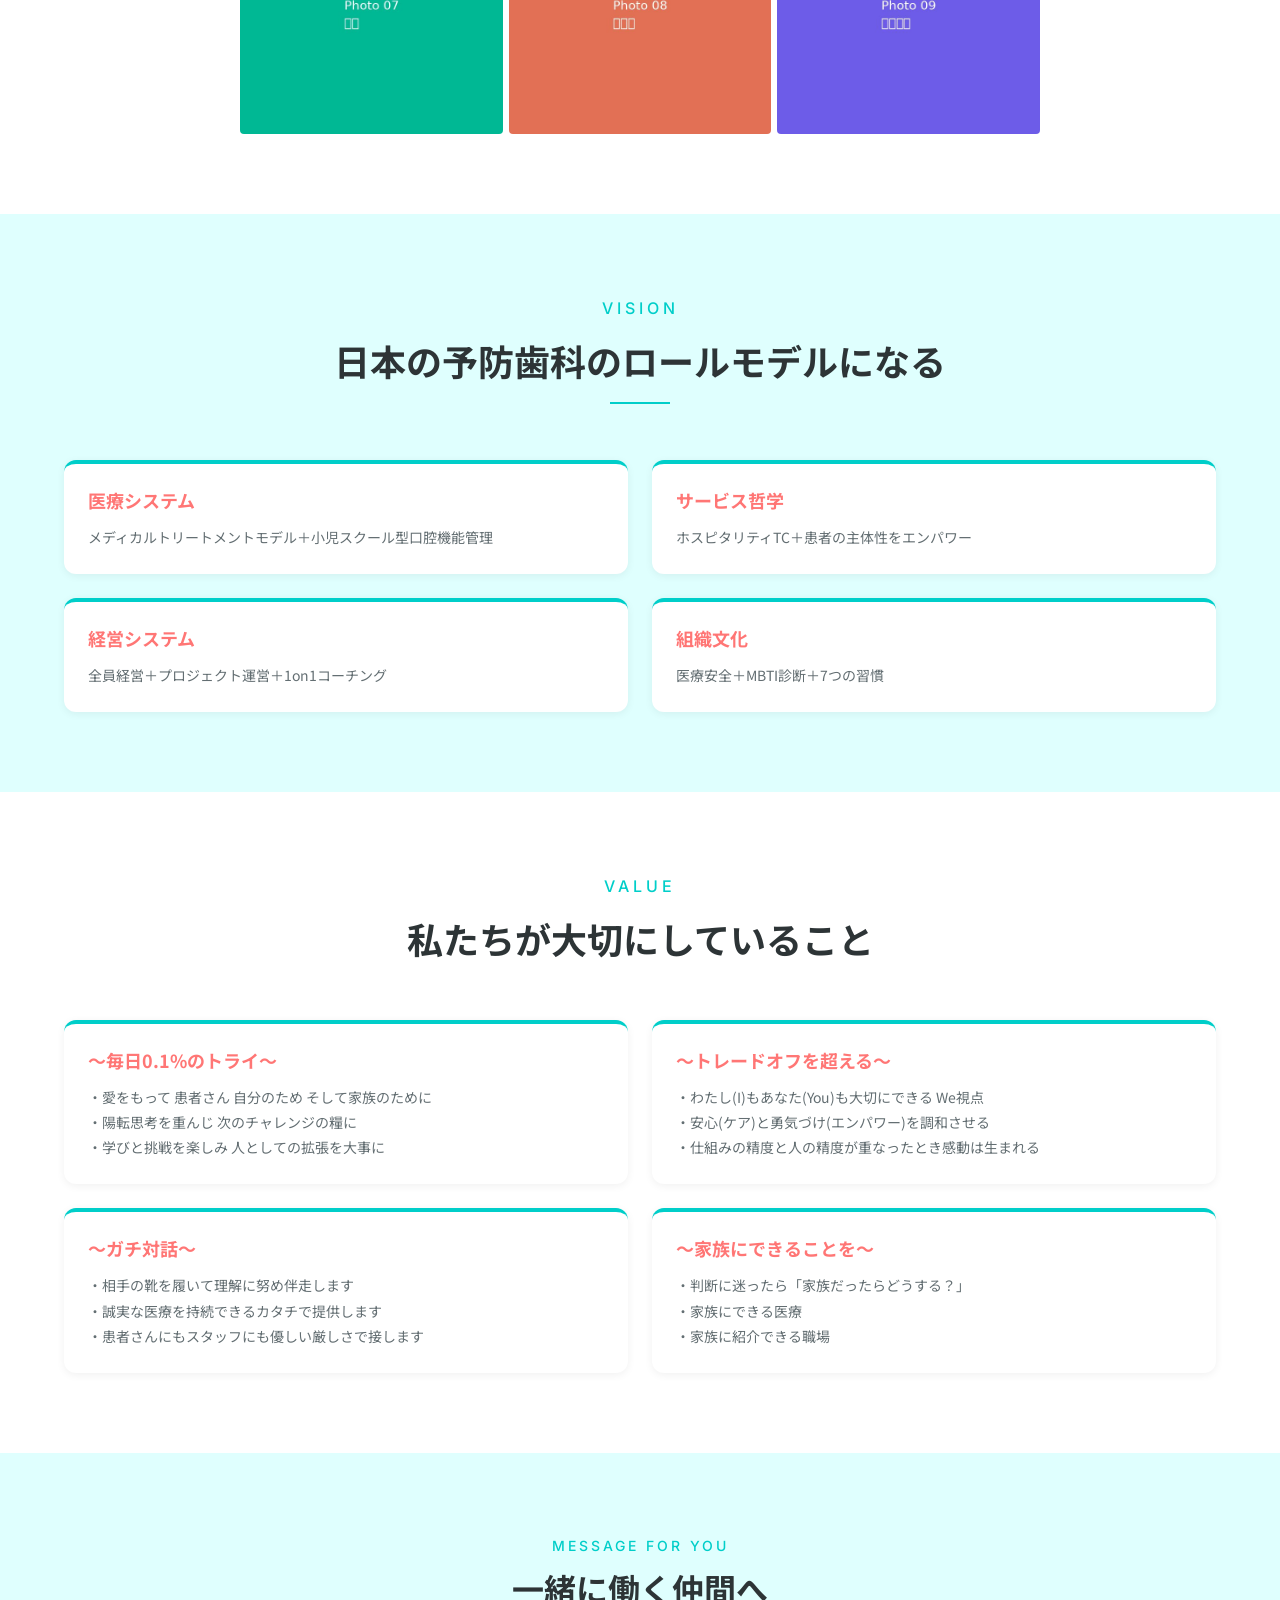
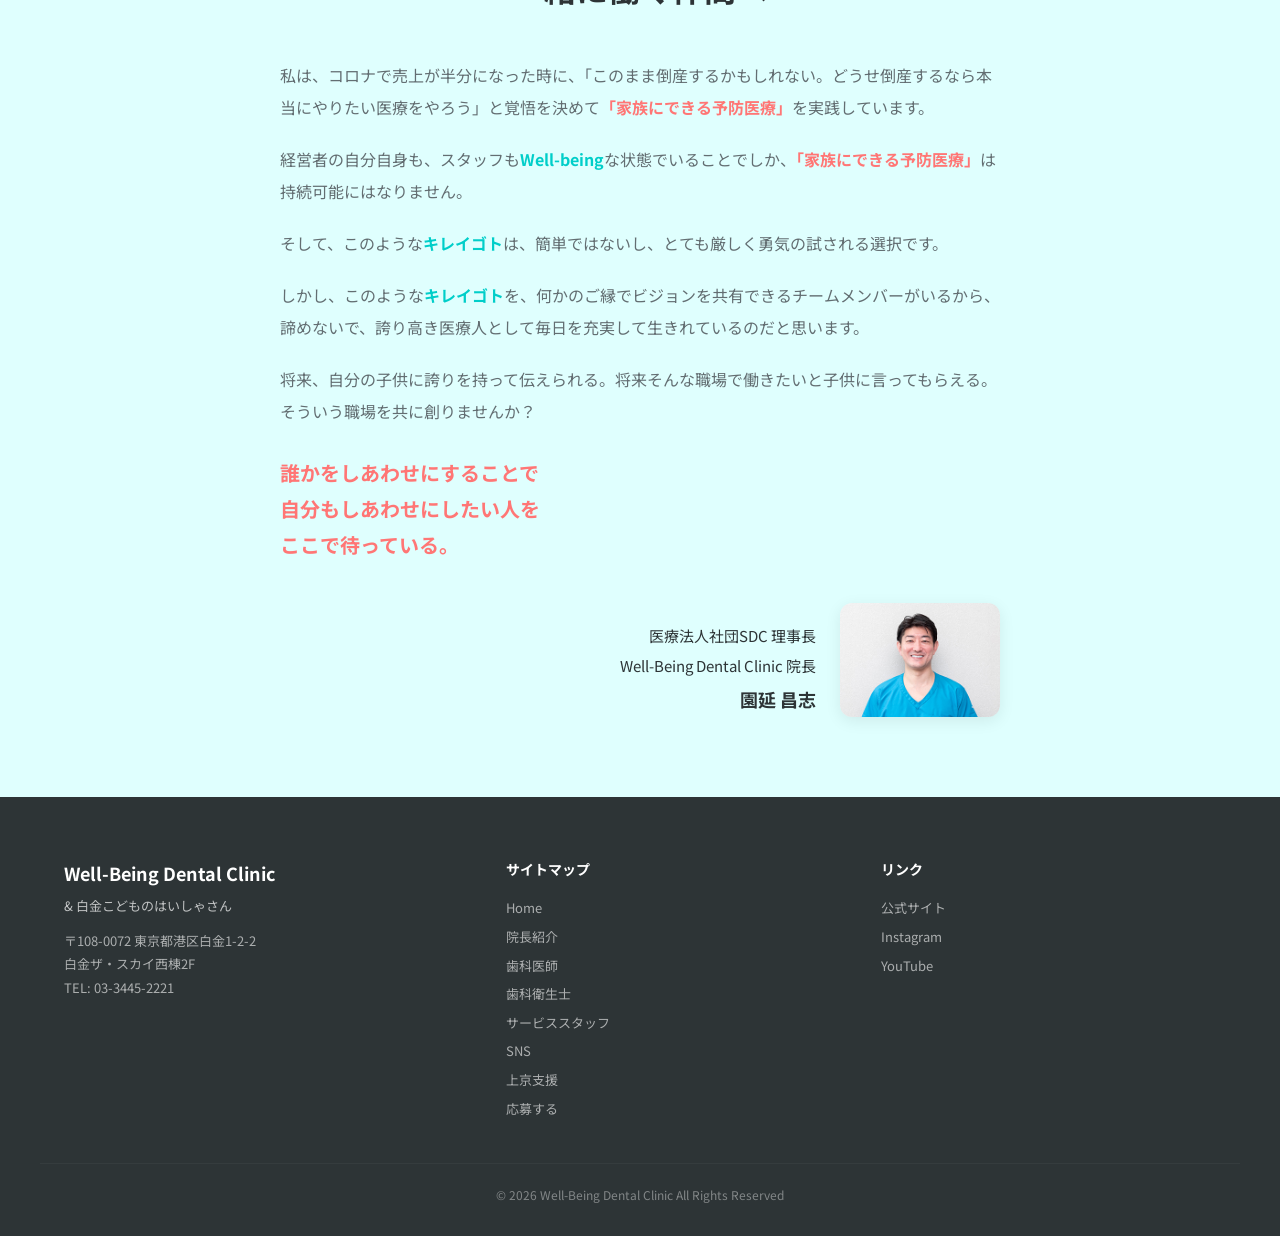
==== commit d37dada6: "fix: director photo right-aligned above sign-off in message section" ====
--- a/index.html
+++ b/index.html
@@ -251,9 +251,7 @@
         <span class="section-heading__en" style="font-size: 14px; letter-spacing: 3px;">MESSAGE FOR YOU</span>
         <h2 class="section-heading__title" style="font-size: 32px; margin-top: 8px;">一緒に働く仲間へ</h2>
       </div>
-      <div style="display: flex; gap: 48px; align-items: flex-start; flex-wrap: wrap;">
-        <!-- Letter text -->
-        <div style="flex: 1; min-width: 280px;">
+      <div style="max-width: 720px; margin: 0 auto;">
           <p style="line-height: 2; margin-bottom: 20px;">
             私は、コロナで売上が半分になった時に、「このまま倒産するかもしれない。どうせ倒産するなら本当にやりたい医療をやろう」と覚悟を決めて<span style="color: var(--color-accent); font-weight: 700;">「家族にできる予防医療」</span>を実践しています。
           </p>
@@ -269,24 +267,23 @@
           <p style="line-height: 2; margin-bottom: 28px;">
             将来、自分の子供に誇りを持って伝えられる。将来そんな職場で働きたいと子供に言ってもらえる。そういう職場を共に創りませんか？
           </p>
-          <p style="line-height: 1.8; font-size: 20px; font-weight: 700; color: var(--color-accent);">
+          <p style="line-height: 1.8; font-size: 20px; font-weight: 700; color: var(--color-accent); margin-bottom: 40px;">
             誰かをしあわせにすることで<br>
             自分もしあわせにしたい人を<br>
             ここで待っている。
           </p>
-          <p style="margin-top: 32px; text-align: right; font-size: 15px; color: var(--color-text);">
-            医療法人社団SDC 理事長<br>
-            Well-Being Dental Clinic 院長<br>
-            <strong style="font-size: 18px;">園延 昌志</strong>
-          </p>
-        </div>
-        <!-- Director portrait -->
-        <div style="flex: 0 0 260px; text-align: center;">
-          <img src="img/director.jpg" alt="院長 園延昌志" style="width: 100%; border-radius: var(--radius-card); box-shadow: var(--shadow-md);">
-          <p style="margin-top: 12px; font-size: 13px; color: var(--color-text-muted); font-family: var(--font-en); letter-spacing: 2px;">DIRECTOR</p>
-          <p style="font-size: 18px; font-weight: 700; margin-top: 4px;">園延 昌志</p>
-        </div>
-      </div>
+          <!-- Photo + sign-off: right-aligned -->
+          <div style="display: flex; justify-content: flex-end; align-items: flex-end; gap: 24px;">
+            <div style="text-align: right; font-size: 15px; color: var(--color-text); line-height: 2;">
+              医療法人社団SDC 理事長<br>
+              Well-Being Dental Clinic 院長<br>
+              <strong style="font-size: 18px;">園延 昌志</strong>
+            </div>
+            <div style="flex: 0 0 160px;">
+              <img src="img/director.jpg" alt="院長 園延昌志" style="width: 100%; border-radius: var(--radius-card); box-shadow: var(--shadow-md); display: block;">
+            </div>
+          </div>
+        </div>
     </div>
   </section>
 
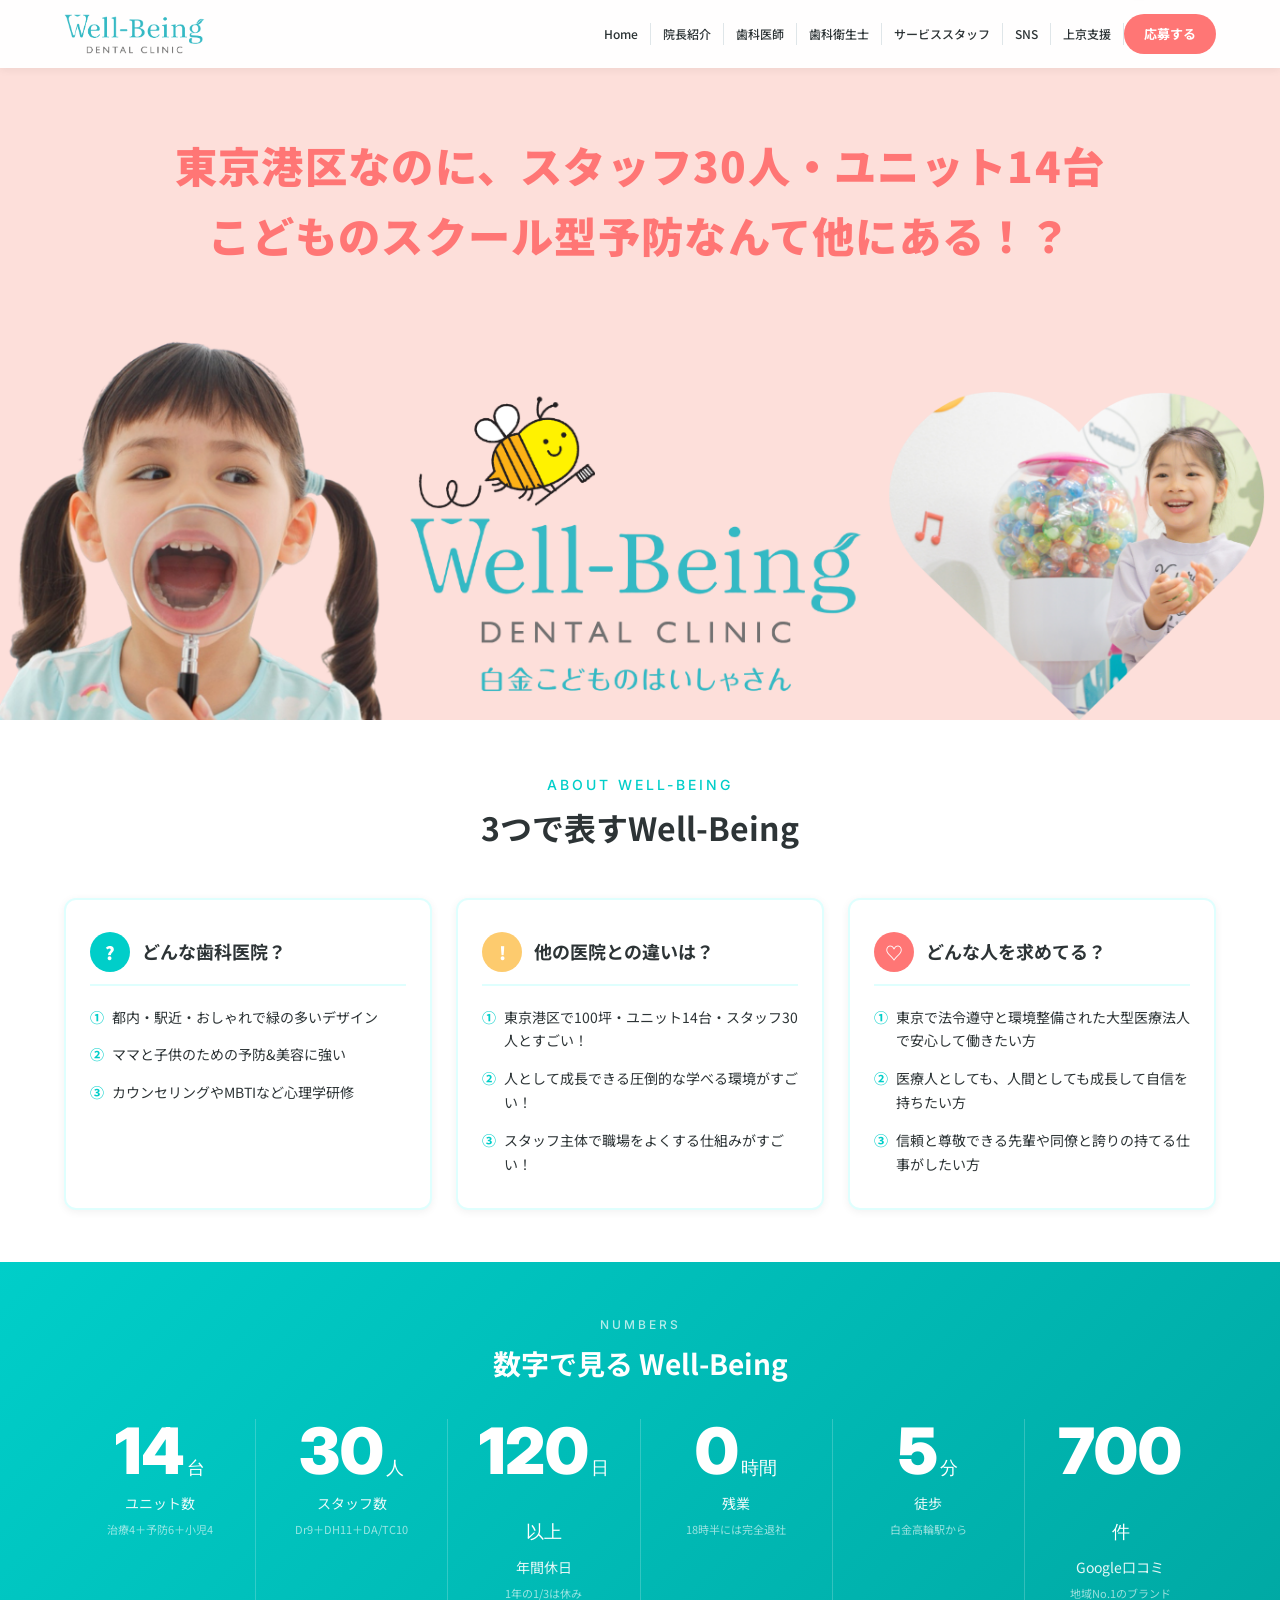
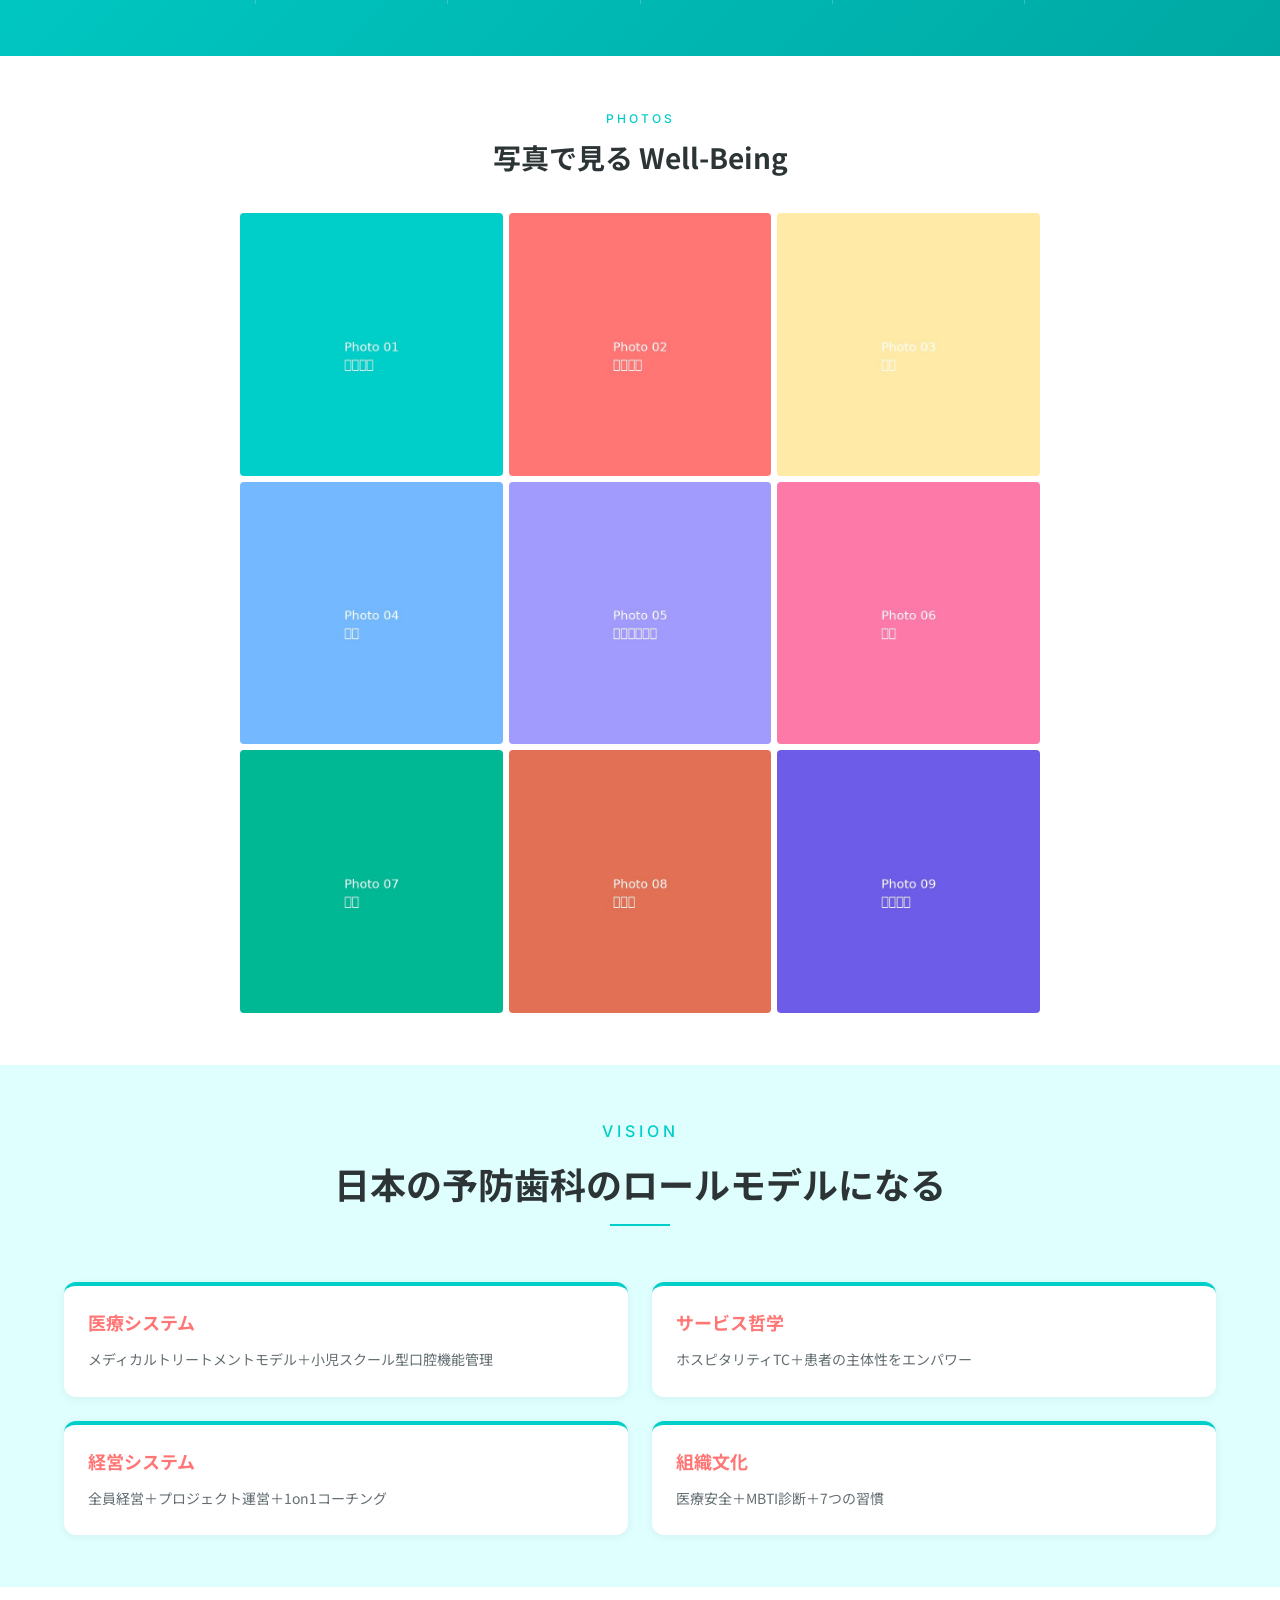
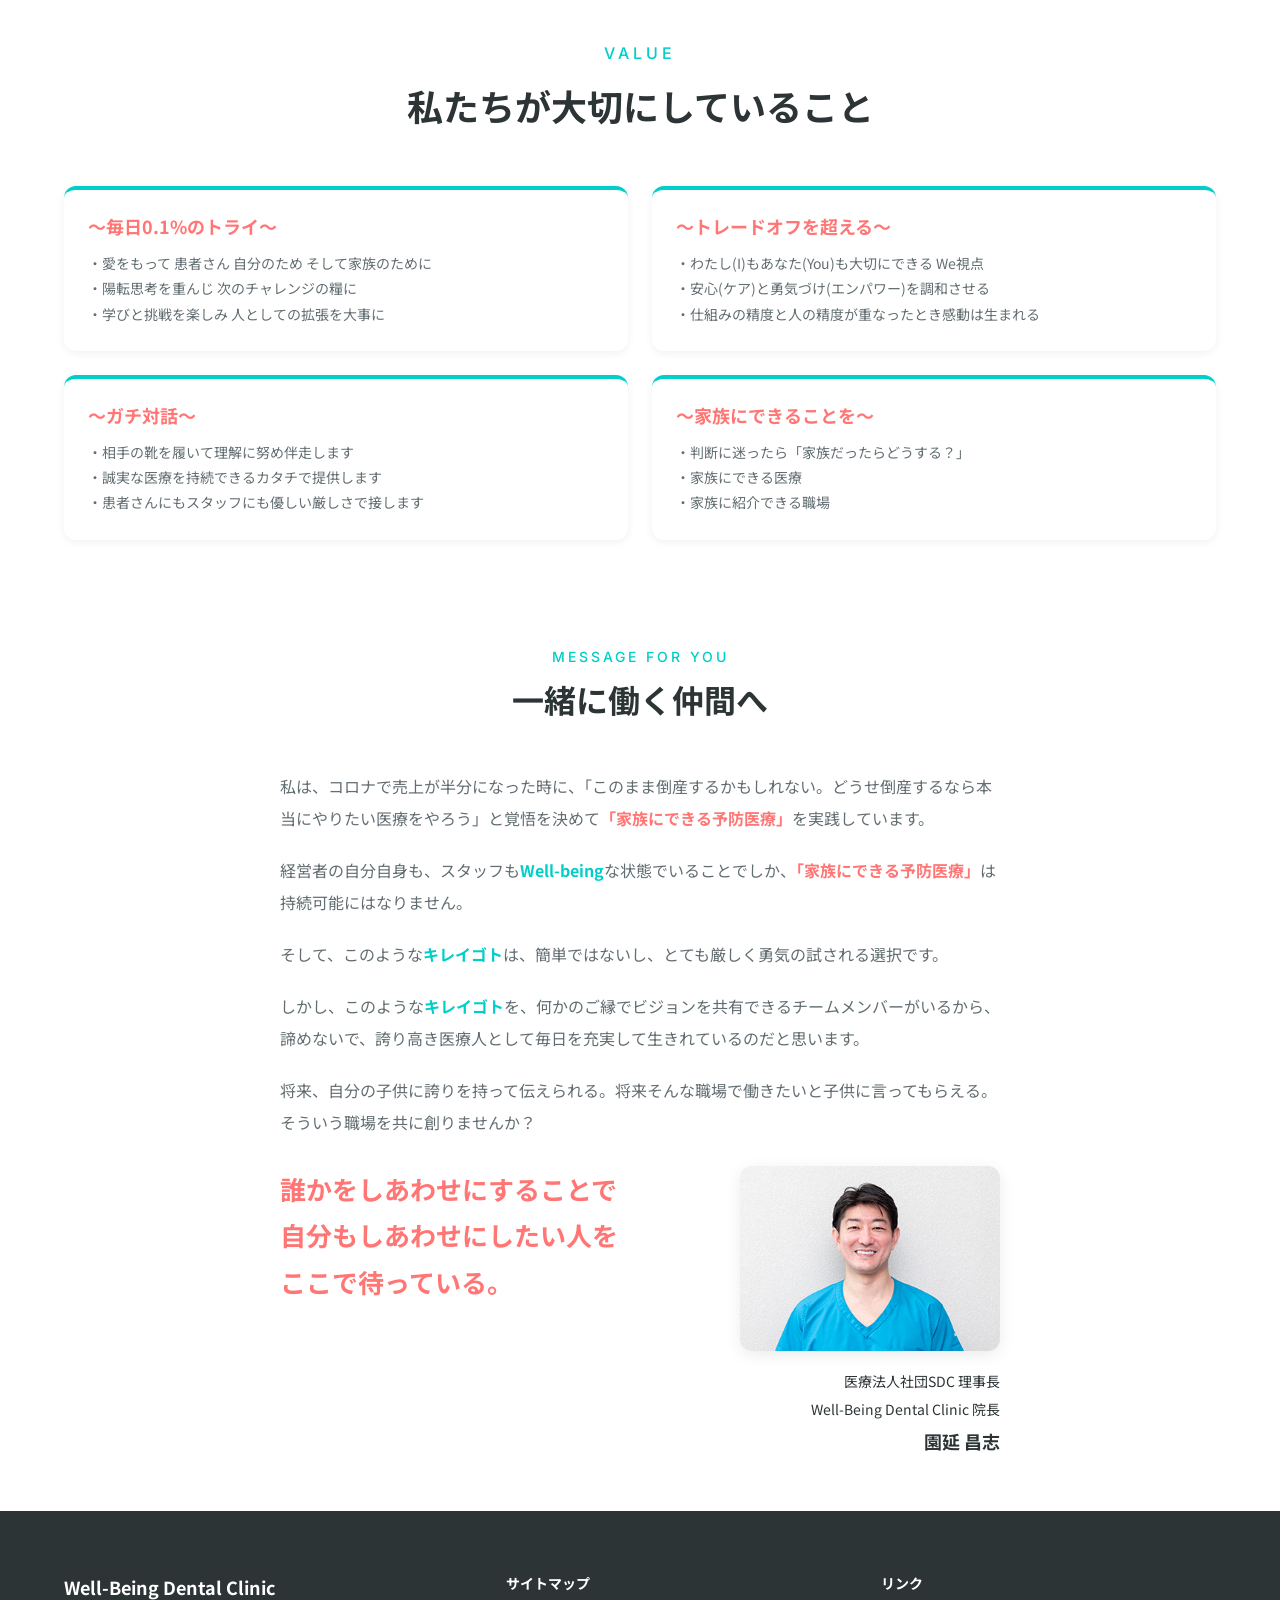
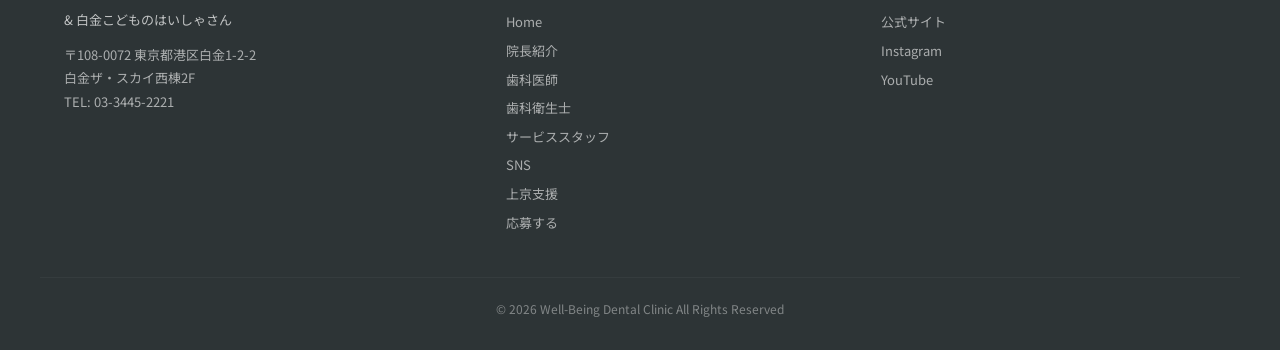
==== commit ec9a61b6: "fix: mobile hero crop/text, section padding reduction, wb-card icon layout" ====
--- a/index.html
+++ b/index.html
@@ -62,26 +62,67 @@
   </div>
 
   <!-- ===== HERO ===== -->
-  <section style="background: #FFD6D4; padding: 36px 0 0; overflow: hidden;">
-    <div class="container">
-      <!-- キャッチコピー -->
-      <p style="text-align: center; font-size: clamp(18px, 2.6vw, 28px); font-weight: 900; color: var(--color-primary); line-height: 1.6; margin-bottom: 28px; letter-spacing: 0.02em;">
-        東京都港区なのに、スタッフ30人・ユニット14台<br>こどものスクール型予防なんて他にある！？
-      </p>
-      <!-- 3カラム：写真・ロゴ・写真 -->
-      <div style="display: flex; align-items: flex-end; justify-content: center; gap: 20px;">
-        <!-- 左写真 -->
-        <div style="flex: 1; max-width: 280px;">
-          <img src="img/test_1.jpg" alt="こどもの歯科" style="width: 100%; border-radius: 8px 8px 0 0; display: block; object-fit: cover;">
-        </div>
-        <!-- 中央ロゴ -->
-        <div style="flex: 1; max-width: 300px; text-align: center; padding-bottom: 24px;">
-          <img src="img/hero-top.png" alt="Well-Being Dental Clinic" style="width: 100%; max-width: 280px; display: block; margin: 0 auto;">
-        </div>
-        <!-- 右写真（ハートフレーム） -->
-        <div style="flex: 1; max-width: 280px;">
-          <img src="img/test_2.jpg" alt="こどもの歯科" style="width: 100%; display: block; border-radius: 8px 8px 0 0; object-fit: cover;">
-        </div>
+  <section class="hero-wb">
+    <div class="hero-wb__text">
+      <p>東京港区なのに、スタッフ30人・ユニット14台<br>こどものスクール型予防なんて他にある！？</p>
+    </div>
+    <img src="img/hero-bg.jpg" alt="Well-Being Dental Clinic" class="hero-wb__img">
+  </section>
+
+  <!-- ===== ABOUT WB ===== -->
+  <section class="section fade-in" style="background: #fff; padding-top: 52px; padding-bottom: 52px;">
+    <div class="container">
+      <div class="section-heading" style="margin-bottom: 48px;">
+        <span class="section-heading__en" style="font-size: 14px; letter-spacing: 3px;">ABOUT WELL-BEING</span>
+        <h2 class="section-heading__title" style="font-size: 32px; margin-top: 8px;">3つで表すWell-Being</h2>
+      </div>
+      <div class="wb-cards">
+
+        <!-- Card 1 -->
+        <div class="wb-card">
+          <div class="wb-card__header">
+            <div class="wb-card__icon" style="background: var(--color-primary);">
+              <span>?</span>
+            </div>
+            <h3 class="wb-card__title">どんな歯科医院？</h3>
+          </div>
+          <ul class="wb-card__list">
+            <li><span class="wb-card__num">①</span>都内・駅近・おしゃれで緑の多いデザイン</li>
+            <li><span class="wb-card__num">②</span>ママと子供のための予防&amp;美容に強い</li>
+            <li><span class="wb-card__num">③</span>カウンセリングやMBTIなど心理学研修</li>
+          </ul>
+        </div>
+
+        <!-- Card 2 -->
+        <div class="wb-card">
+          <div class="wb-card__header">
+            <div class="wb-card__icon" style="background: #FDCB6E;">
+              <span>!</span>
+            </div>
+            <h3 class="wb-card__title">他の医院との違いは？</h3>
+          </div>
+          <ul class="wb-card__list">
+            <li><span class="wb-card__num">①</span>東京港区で100坪・ユニット14台・スタッフ30人とすごい！</li>
+            <li><span class="wb-card__num">②</span>人として成長できる圧倒的な学べる環境がすごい！</li>
+            <li><span class="wb-card__num">③</span>スタッフ主体で職場をよくする仕組みがすごい！</li>
+          </ul>
+        </div>
+
+        <!-- Card 3 -->
+        <div class="wb-card">
+          <div class="wb-card__header">
+            <div class="wb-card__icon" style="background: var(--color-accent);">
+              <span>♡</span>
+            </div>
+            <h3 class="wb-card__title">どんな人を求めてる？</h3>
+          </div>
+          <ul class="wb-card__list">
+            <li><span class="wb-card__num">①</span>東京で法令遵守と環境整備された大型医療法人で安心して働きたい方</li>
+            <li><span class="wb-card__num">②</span>医療人としても、人間としても成長して自信を持ちたい方</li>
+            <li><span class="wb-card__num">③</span>信頼と尊敬できる先輩や同僚と誇りの持てる仕事がしたい方</li>
+          </ul>
+        </div>
+
       </div>
     </div>
   </section>
@@ -245,7 +286,7 @@
   </section>
 
   <!-- ===== DIRECTOR MESSAGE ===== -->
-  <section class="section fade-in" style="background: var(--color-bg-alt);">
+  <section class="section fade-in" style="background: #fff;">
     <div class="container">
       <div class="section-heading" style="margin-bottom: 48px;">
         <span class="section-heading__en" style="font-size: 14px; letter-spacing: 3px;">MESSAGE FOR YOU</span>
@@ -267,20 +308,20 @@
           <p style="line-height: 2; margin-bottom: 28px;">
             将来、自分の子供に誇りを持って伝えられる。将来そんな職場で働きたいと子供に言ってもらえる。そういう職場を共に創りませんか？
           </p>
-          <p style="line-height: 1.8; font-size: 20px; font-weight: 700; color: var(--color-accent); margin-bottom: 40px;">
-            誰かをしあわせにすることで<br>
-            自分もしあわせにしたい人を<br>
-            ここで待っている。
-          </p>
-          <!-- Photo + sign-off: right-aligned -->
-          <div style="display: flex; justify-content: flex-end; align-items: flex-end; gap: 24px;">
-            <div style="text-align: right; font-size: 15px; color: var(--color-text); line-height: 2;">
-              医療法人社団SDC 理事長<br>
-              Well-Being Dental Clinic 院長<br>
-              <strong style="font-size: 18px;">園延 昌志</strong>
-            </div>
-            <div style="flex: 0 0 160px;">
-              <img src="img/director.jpg" alt="院長 園延昌志" style="width: 100%; border-radius: var(--radius-card); box-shadow: var(--shadow-md); display: block;">
+          <!-- Poem (left) / photo+signoff (right) -->
+          <div class="director-bottom">
+            <p class="director-bottom__poem">
+              誰かをしあわせにすることで<br>
+              自分もしあわせにしたい人を<br>
+              ここで待っている。
+            </p>
+            <div class="director-bottom__right">
+              <img src="img/director.jpg" alt="院長 園延昌志" style="border-radius: var(--radius-card); box-shadow: var(--shadow-md);">
+              <p class="director-bottom__signoff">
+                医療法人社団SDC 理事長<br>
+                Well-Being Dental Clinic 院長<br>
+                <strong style="font-size: 18px;">園延 昌志</strong>
+              </p>
             </div>
           </div>
         </div>
--- a/css/style.css
+++ b/css/style.css
@@ -45,8 +45,8 @@
 
   /* Layout */
   --max-width: 1200px;
-  --section-padding: 80px 0;
-  --section-padding-sp: 48px 0;
+  --section-padding: 52px 0;
+  --section-padding-sp: 40px 0;
 
   /* Font */
   --font-ja: 'Noto Sans JP', sans-serif;
@@ -109,7 +109,7 @@
 /* --- Section Heading --- */
 .section-heading {
   text-align: center;
-  margin-bottom: 48px;
+  margin-bottom: 36px;
 }
 .section-heading__en {
   display: block;
@@ -857,3 +857,196 @@
 .lightbox__close:hover {
   opacity: 1;
 }
+
+
+/* Hero title overlay - mobile adjustment */
+@media (max-width: 768px) {
+  .hero-title-overlay {
+    top: 35% !important;
+  }
+  .hero-title-overlay p {
+    white-space: normal !important;
+    font-size: 14px !important;
+  }
+}
+
+
+/* ===== DIRECTOR MESSAGE BOTTOM ===== */
+/* PC: flex row — poem(left) / photo+signoff(right) */
+.director-bottom {
+  display: flex;
+  gap: 40px;
+  align-items: flex-start;
+}
+.director-bottom__poem {
+  flex: 1;
+  line-height: 1.8;
+  font-size: 26px;
+  font-weight: 700;
+  color: var(--color-accent);
+  margin: 0;
+  align-self: flex-start;
+}
+.director-bottom__right {
+  flex: 0 0 260px;
+  text-align: center;
+}
+.director-bottom__right img {
+  width: 100%;
+  display: block;
+  border-radius: var(--radius-card);
+  box-shadow: var(--shadow-md);
+}
+.director-bottom__signoff {
+  margin-top: 16px;
+  text-align: right;
+  font-size: 14px;
+  color: var(--color-text);
+  line-height: 2;
+}
+
+/* SP: column — poem → photo+signoff */
+@media (max-width: 767px) {
+  .director-bottom {
+    flex-direction: column;
+    gap: 20px;
+  }
+  .director-bottom__right {
+    flex: unset;
+    width: 100%;
+  }
+  .director-bottom__signoff {
+    text-align: center;
+  }
+}
+
+
+/* ===== ABOUT WB — 3つで表すWell-Being ===== */
+.wb-cards {
+  display: flex;
+  gap: 24px;
+}
+.wb-card {
+  flex: 1;
+  background: #fff;
+  border: 2px solid var(--color-bg-alt);
+  border-radius: var(--radius-card);
+  padding: 32px 24px;
+  box-shadow: var(--shadow-sm);
+  transition: transform 0.25s, box-shadow 0.25s;
+}
+.wb-card:hover {
+  transform: translateY(-4px);
+  box-shadow: var(--shadow-md);
+}
+.wb-card__header {
+  display: flex;
+  align-items: center;
+  gap: 12px;
+  margin-bottom: 20px;
+  padding-bottom: 12px;
+  border-bottom: 2px solid var(--color-bg-alt);
+}
+.wb-card__icon {
+  width: 40px;
+  height: 40px;
+  border-radius: 50%;
+  display: flex;
+  align-items: center;
+  justify-content: center;
+  flex-shrink: 0;
+}
+.wb-card__icon span {
+  font-size: 18px;
+  font-weight: 900;
+  color: #fff;
+  line-height: 1;
+}
+.wb-card__title {
+  font-size: 18px;
+  font-weight: 700;
+  color: var(--color-text);
+  margin: 0;
+}
+.wb-card__list {
+  list-style: none;
+  padding: 0;
+  margin: 0;
+  display: flex;
+  flex-direction: column;
+  gap: 14px;
+}
+.wb-card__list li {
+  display: flex;
+  gap: 8px;
+  font-size: 14px;
+  line-height: 1.7;
+  color: var(--color-text);
+}
+.wb-card__num {
+  font-weight: 700;
+  color: var(--color-primary);
+  flex-shrink: 0;
+}
+
+@media (max-width: 767px) {
+  .wb-cards {
+    flex-direction: column;
+    gap: 20px;
+  }
+}
+
+
+/* ===== HERO WB ===== */
+.hero-wb {
+  position: relative;
+  overflow: hidden;
+  background: #FFD6D4;
+}
+.hero-wb__text {
+  position: absolute;
+  top: 0; left: 0; right: 0;
+  z-index: 2;
+  text-align: center;
+  padding: clamp(40px, 15%, 130px) 20px 0;
+  line-height: normal;
+}
+.hero-wb__text p {
+  font-size: clamp(18px, 3.3vw, 46px);
+  font-weight: 900;
+  color: #FF7675;
+  line-height: 1.65;
+  letter-spacing: 0.03em;
+  margin: 0;
+}
+.hero-wb__img {
+  width: 100%;
+  display: block;
+}
+
+/* SP: テキスト上・画像縦積み */
+@media (max-width: 767px) {
+  .hero-wb {
+    position: static;
+    display: flex;
+    flex-direction: column;
+  }
+  .hero-wb__text {
+    position: static;
+    padding: 24px 20px 12px;
+    order: 1;
+    text-align: center;
+  }
+  .hero-wb__text p {
+    font-size: clamp(15px, 4.2vw, 20px);
+    text-align: center;
+    line-height: 1.7;
+  }
+  .hero-wb__img {
+    order: 2;
+    object-fit: cover;
+    object-position: 25% bottom;
+    height: 230px;
+    width: 100%;
+  }
+}
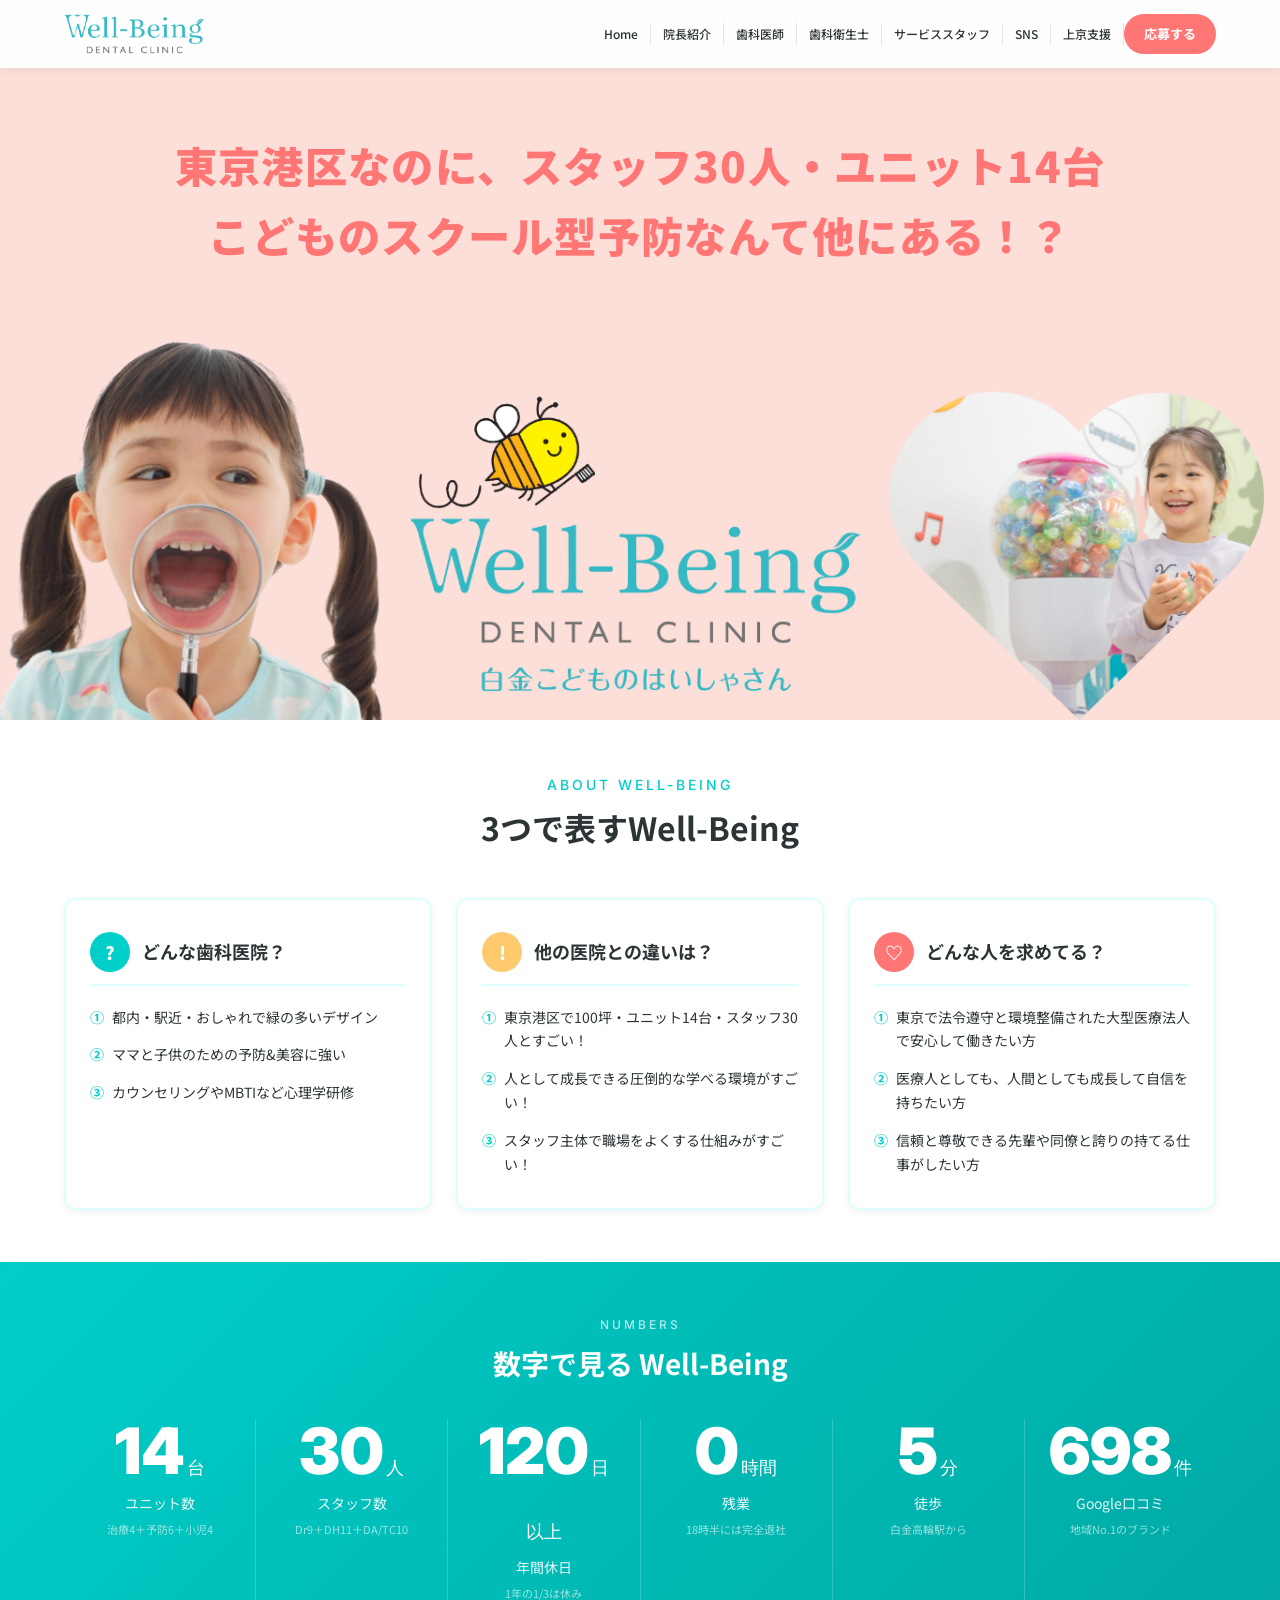
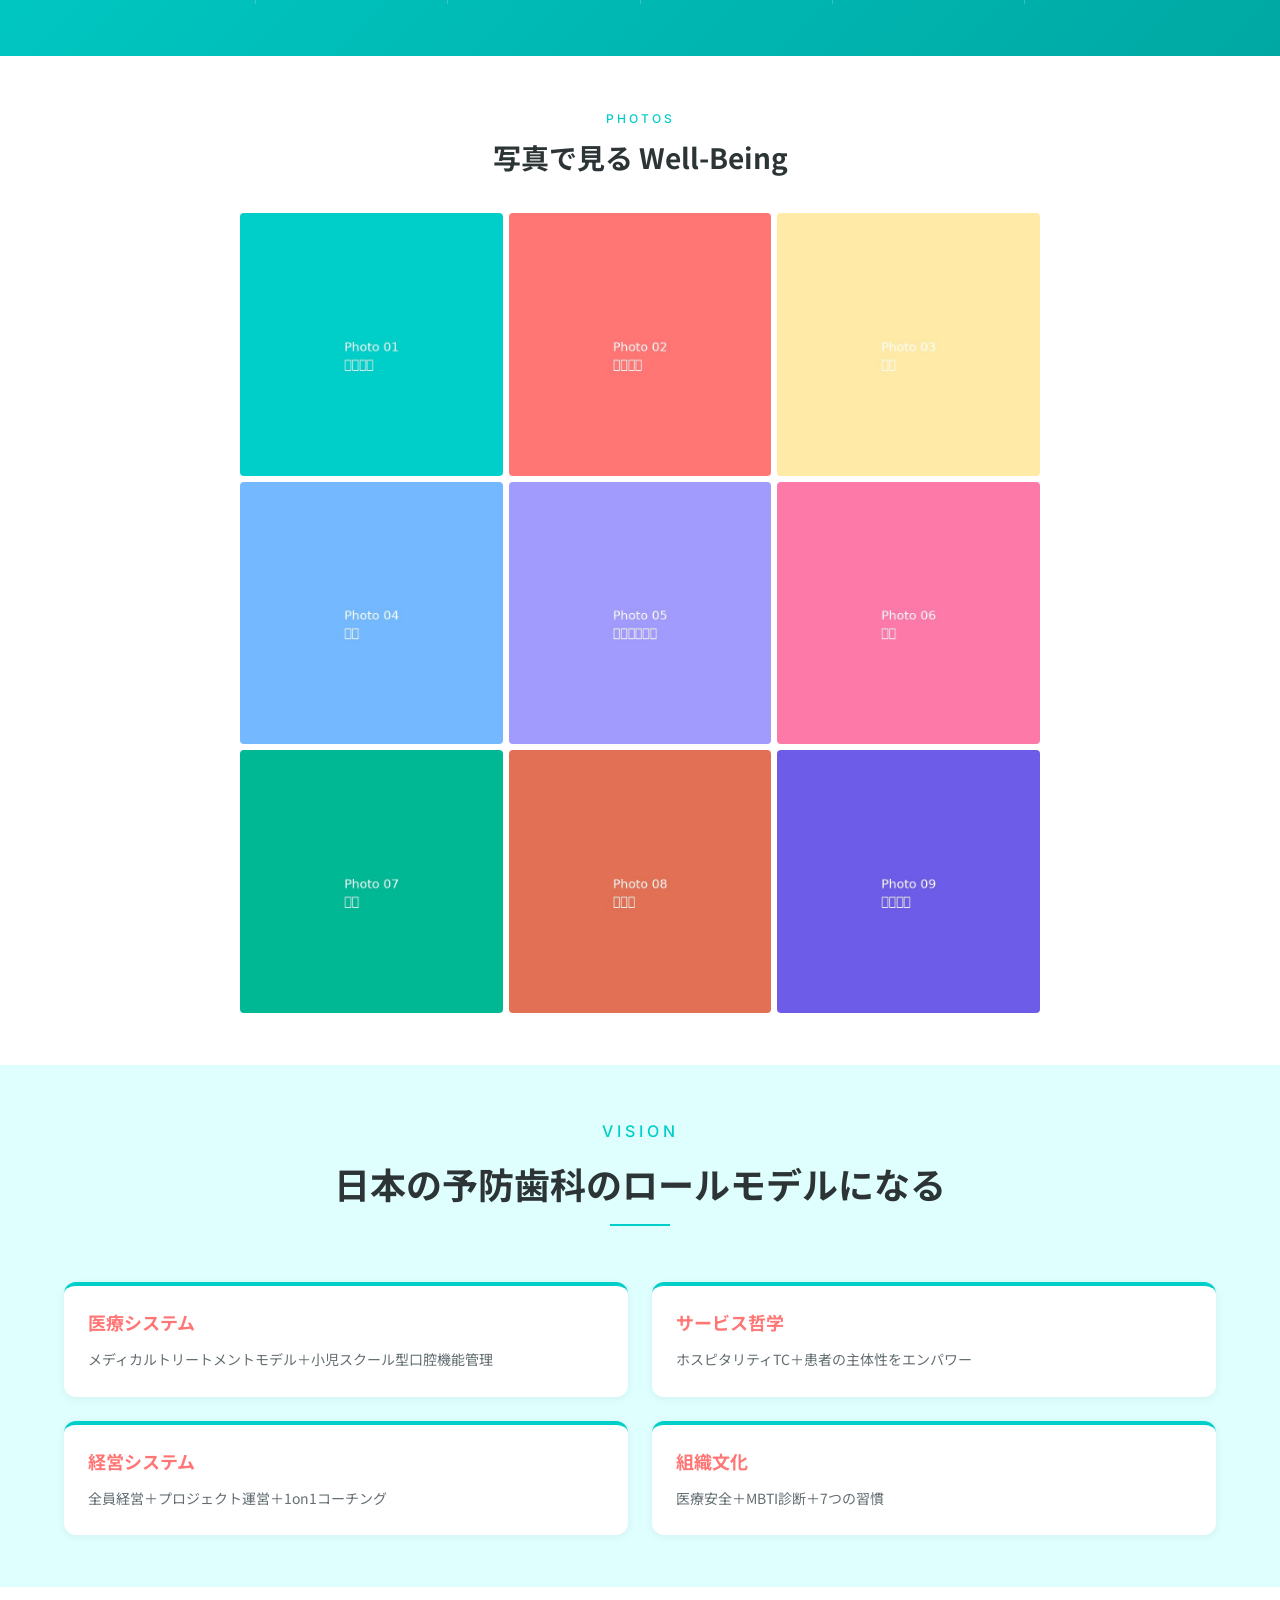
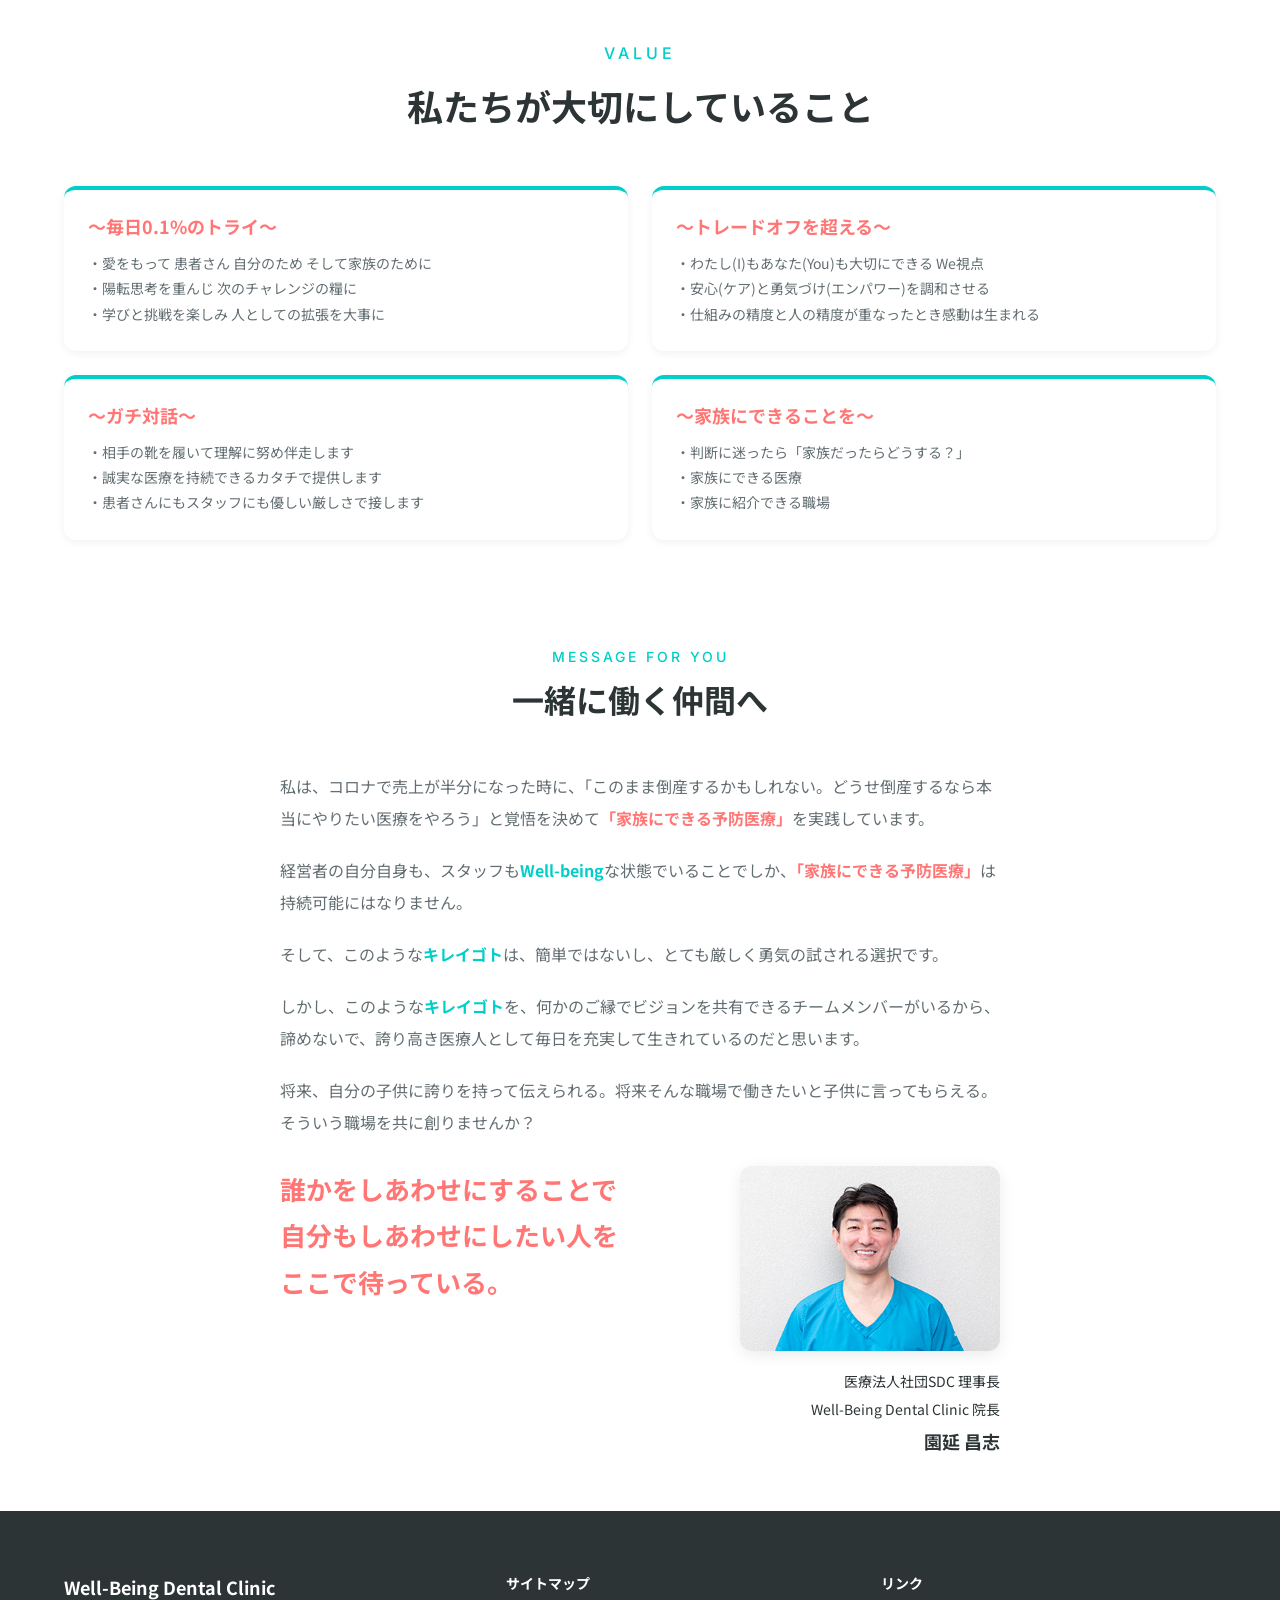
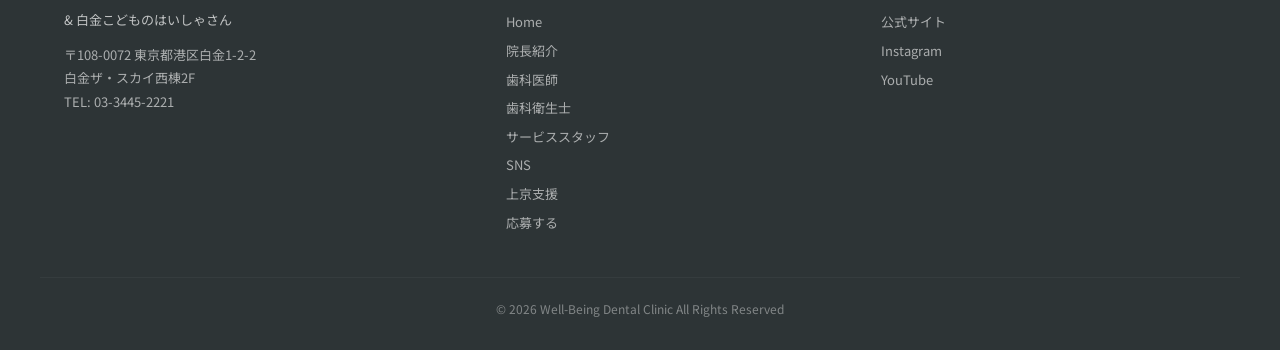
==== commit 8bdcb2b1: "fix: スマホ対応 - ヒーローテキスト位置・フォントサイズ調整、ABOUT WBセクション余白削減、数字セクション3×2グリッドレイアウト" ====
--- a/index.html
+++ b/index.html
@@ -70,7 +70,7 @@
   </section>
 
   <!-- ===== ABOUT WB ===== -->
-  <section class="section fade-in" style="background: #fff; padding-top: 52px; padding-bottom: 52px;">
+  <section id="about-wb" class="section fade-in" style="background: #fff; padding-top: 52px; padding-bottom: 52px;">
     <div class="container">
       <div class="section-heading" style="margin-bottom: 48px;">
         <span class="section-heading__en" style="font-size: 14px; letter-spacing: 3px;">ABOUT WELL-BEING</span>
--- a/css/style.css
+++ b/css/style.css
@@ -764,10 +764,22 @@
 
   .grid--2, .grid--3, .grid--4 { grid-template-columns: 1fr; }
 
-  .stats { flex-direction: column; gap: 24px; }
-  .stats__item { border-right: none; border-bottom: 1px solid rgba(255,255,255,0.2); padding: 16px 0; }
-  .stats__item:last-child { border-bottom: none; }
-  .stats__number { font-size: 48px; }
+  .stats {
+    display: grid;
+    grid-template-columns: repeat(3, 1fr);
+    gap: 0;
+  }
+  .stats__item {
+    border-right: 1px solid rgba(255,255,255,0.2);
+    border-bottom: 1px solid rgba(255,255,255,0.2);
+    padding: 16px 4px;
+  }
+  .stats__item:nth-child(3n) { border-right: none; }
+  .stats__item:nth-last-child(-n+3) { border-bottom: none; }
+  .stats__number { font-size: 32px; }
+  .stats__unit { font-size: 13px; }
+  .stats__label { font-size: 11px; margin-top: 6px; }
+  .stats__sub { font-size: 9px; margin-top: 2px; }
 
   .stepper { flex-direction: column; gap: 24px; align-items: flex-start; padding-left: 32px; }
   .stepper__step { text-align: left; display: flex; align-items: flex-start; gap: 12px; }
@@ -992,7 +1004,23 @@
 @media (max-width: 767px) {
   .wb-cards {
     flex-direction: column;
-    gap: 20px;
+    gap: 16px;
+  }
+  /* ABOUT WB セクション：タイトル上下余白削減 */
+  #about-wb {
+    padding-top: 28px !important;
+    padding-bottom: 28px !important;
+  }
+  #about-wb .section-heading {
+    margin-bottom: 20px !important;
+  }
+  /* カード内余白削減 */
+  .wb-card {
+    padding: 18px 16px;
+  }
+  .wb-card__header {
+    margin-bottom: 12px;
+    padding-bottom: 10px;
   }
 }
 
@@ -1024,29 +1052,30 @@
   display: block;
 }
 
-/* SP: テキスト上・画像縦積み */
+/* SP: テキストを画像のピンクエリアにオーバーレイ */
 @media (max-width: 767px) {
   .hero-wb {
-    position: static;
-    display: flex;
-    flex-direction: column;
+    position: relative;
   }
   .hero-wb__text {
-    position: static;
-    padding: 24px 20px 12px;
-    order: 1;
+    position: absolute;
+    top: 0; left: 0; right: 0;
+    z-index: 2;
     text-align: center;
+    padding: clamp(85px, 27%, 115px) 12px 0;
+    line-height: normal;
   }
   .hero-wb__text p {
-    font-size: clamp(15px, 4.2vw, 20px);
+    font-size: 4.2vw;
     text-align: center;
-    line-height: 1.7;
+    line-height: 1.8;
+    white-space: nowrap;
   }
   .hero-wb__img {
-    order: 2;
     object-fit: cover;
-    object-position: 25% bottom;
-    height: 230px;
+    object-position: 20% 65%;
+    height: 360px;
     width: 100%;
-  }
-}
+    display: block;
+  }
+}
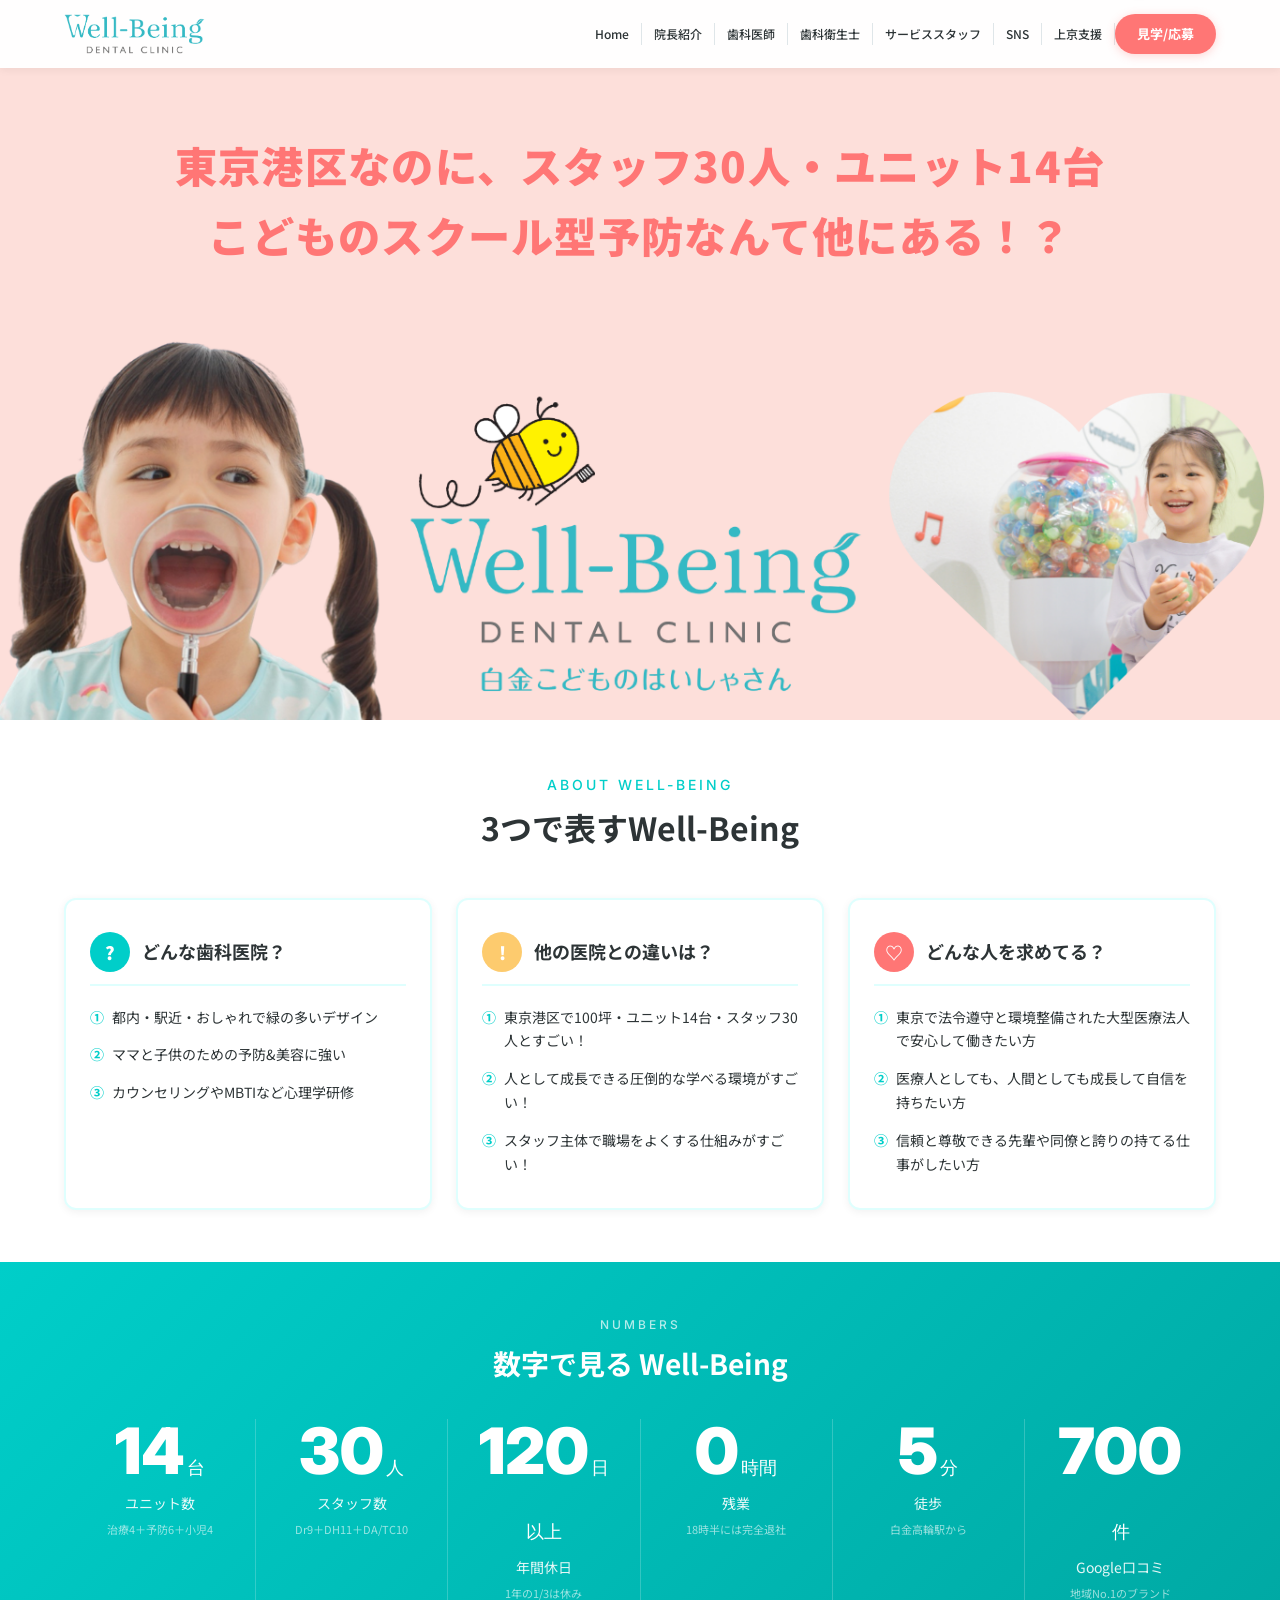
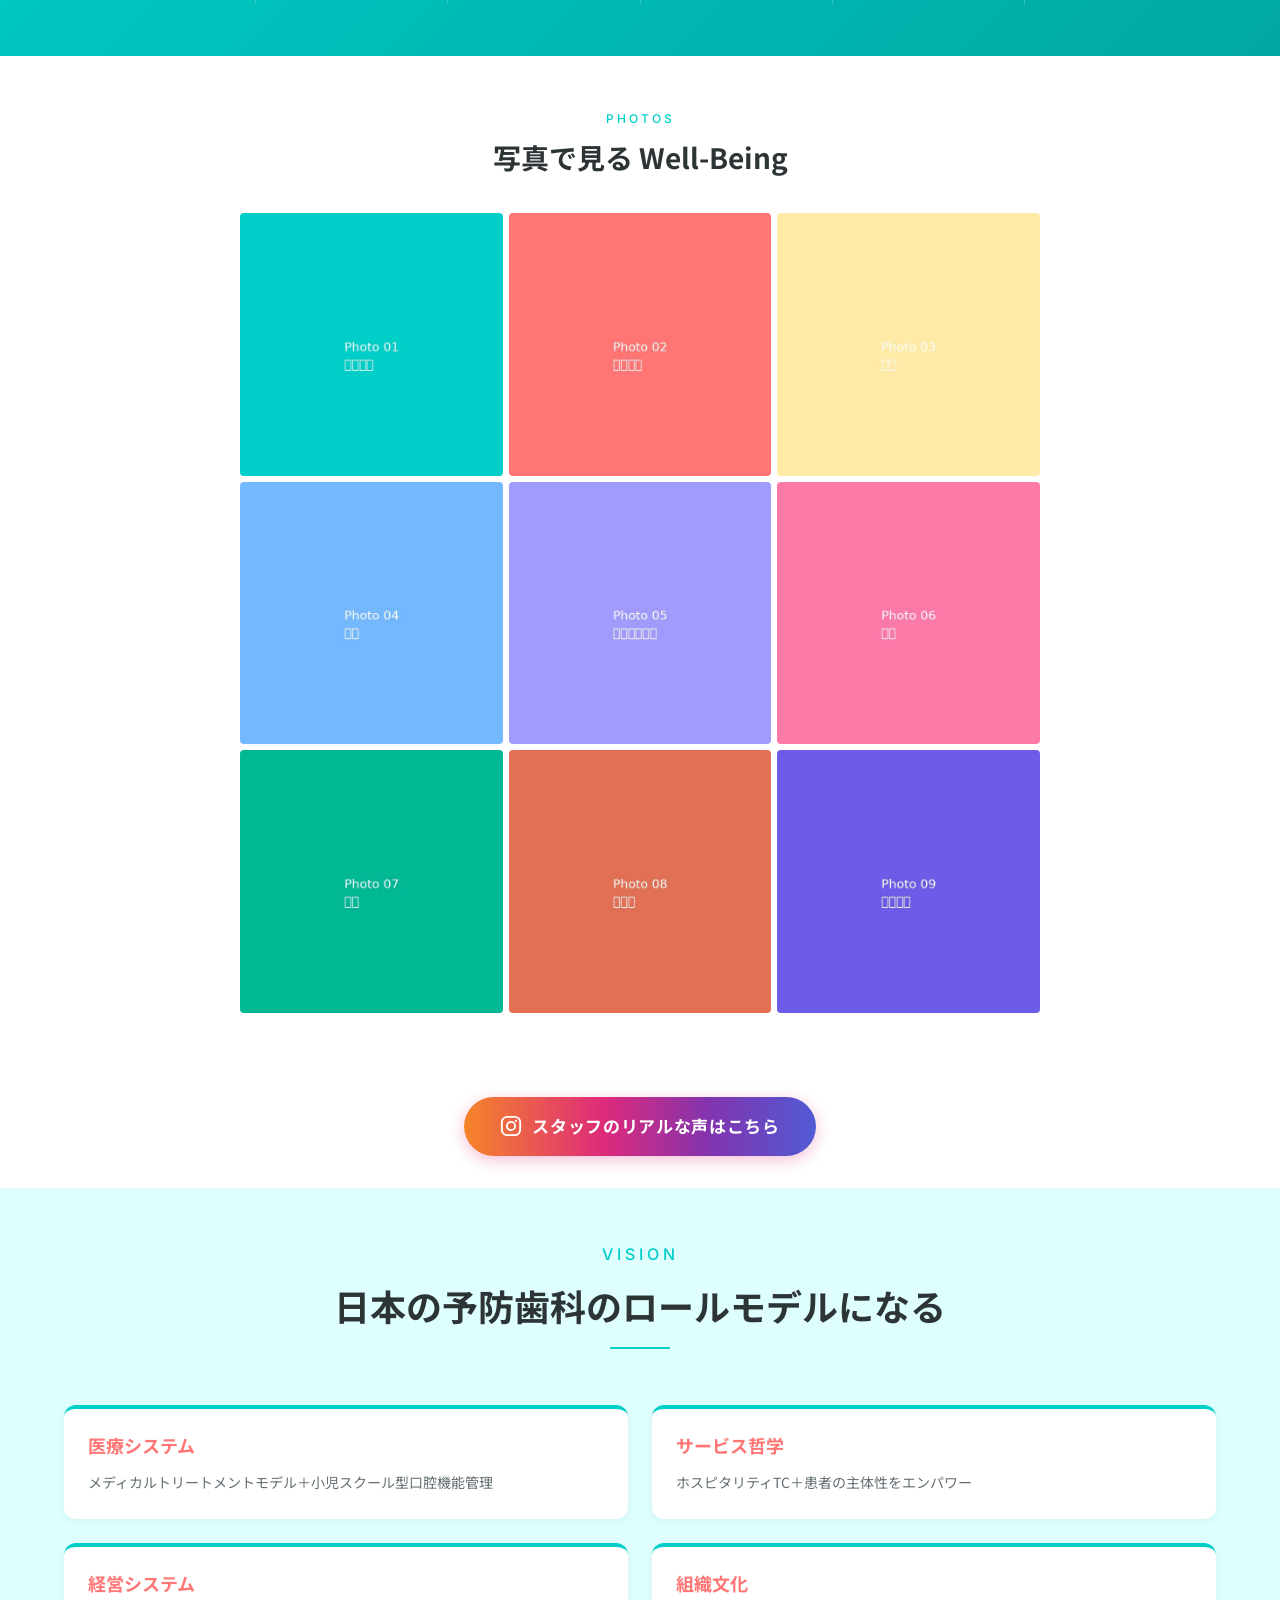
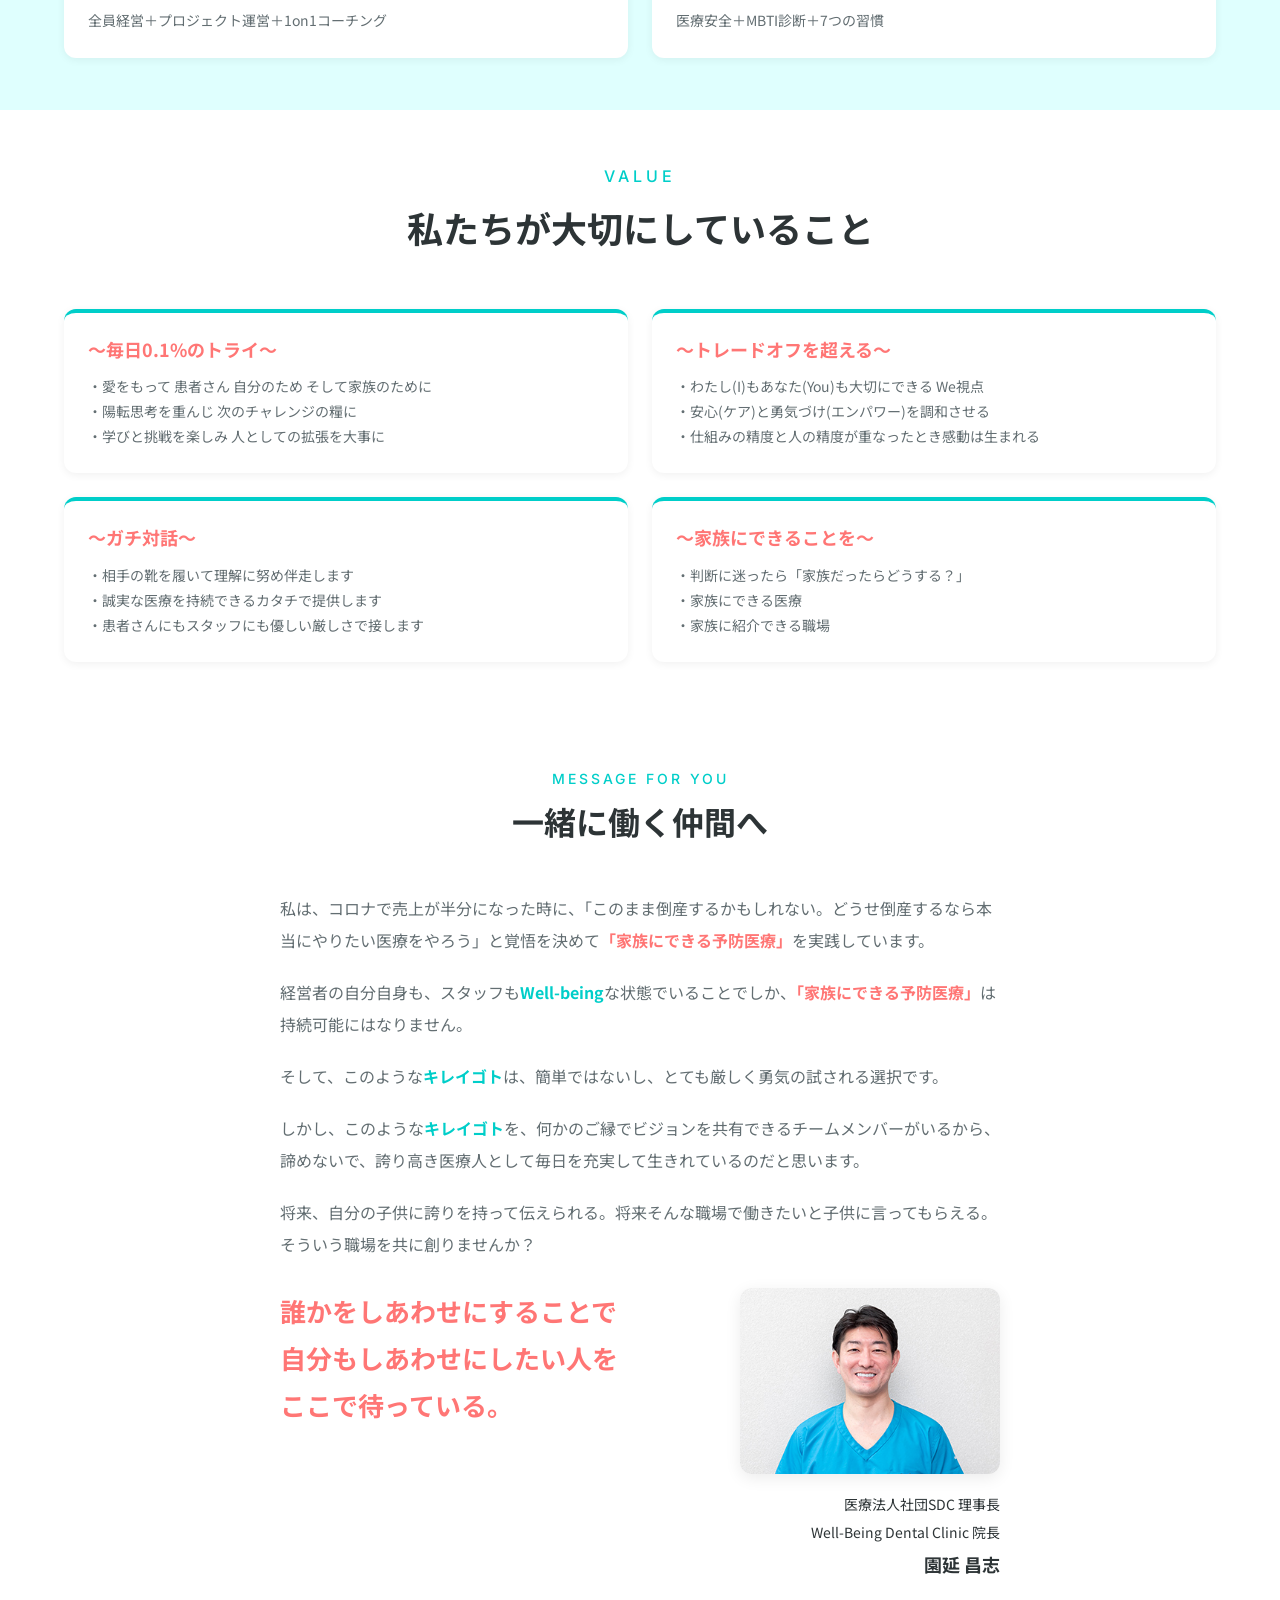
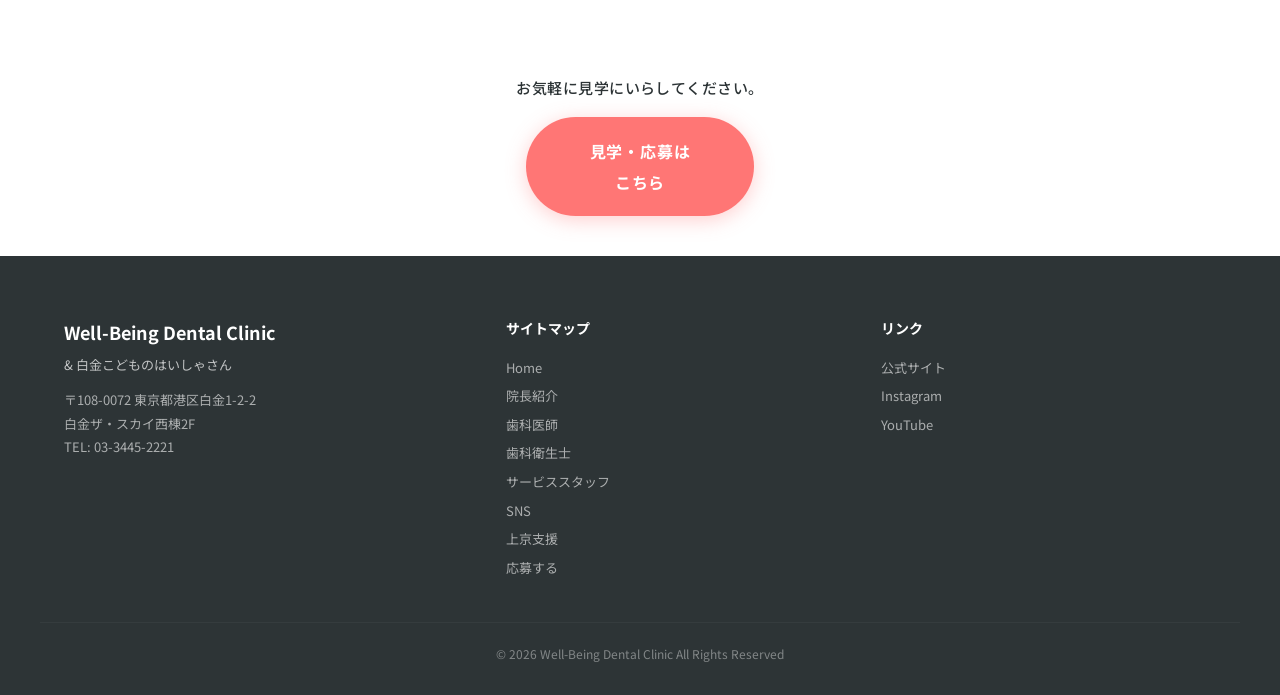
==== commit 6a3dbbfd: "feat: SNSバナー追加・見学応募CTAバナー全ページ追加・ヘッダーCTAをピル型に変更" ====
--- a/index.html
+++ b/index.html
@@ -39,7 +39,7 @@
         <a href="da.html" class="header__link">サービススタッフ</a>
         <a href="sns.html" class="header__link">SNS</a>
         <a href="relocation.html" class="header__link">上京支援</a>
-        <a href="apply.html" class="header__cta">応募する</a>
+        <a href="apply.html" class="header__cta">見学/応募</a>
       </nav>
       <button class="header__hamburger" aria-label="メニューを開く">
         <span></span><span></span><span></span>
@@ -190,6 +190,18 @@
     </div>
   </section>
 
+  <!-- SNS Banner -->
+  <div class="sns-banner-wrap">
+    <a href="sns.html" class="sns-banner">
+      <svg class="sns-banner__icon" viewBox="0 0 24 24" fill="none" xmlns="http://www.w3.org/2000/svg">
+        <rect x="2" y="2" width="20" height="20" rx="6" stroke="white" stroke-width="2"/>
+        <circle cx="12" cy="12" r="4.5" stroke="white" stroke-width="2"/>
+        <circle cx="17.5" cy="6.5" r="1.2" fill="white"/>
+      </svg>
+      スタッフのリアルな声はこちら
+    </a>
+  </div>
+
   <!-- Lightbox -->
   <div class="lightbox" id="lightbox">
     <button class="lightbox__close" aria-label="閉じる">&times;</button>
@@ -327,6 +339,15 @@
         </div>
     </div>
   </section>
+
+<!-- ===== APPLY CTA BANNER ===== -->
+  <div class="apply-cta-banner">
+    <p class="apply-cta-banner__text">お気軽に見学にいらしてください。</p>
+    <a href="apply.html" class="apply-cta-banner__inner">
+      <span class="apply-cta-banner__line1">見学・応募は</span>
+      <span class="apply-cta-banner__line2">こちら</span>
+    </a>
+  </div>
 
 <!-- ===== FOOTER ===== -->
   <footer class="footer">
--- a/css/style.css
+++ b/css/style.css
@@ -313,15 +313,16 @@
   font-weight: 700;
   color: #fff;
   background: var(--color-accent);
-  border-radius: var(--radius-btn);
-  padding: 8px 20px;
+  border-radius: 100px;
+  padding: 8px 22px;
   text-decoration: none;
-  transition: background 0.2s, transform 0.2s;
+  box-shadow: 0 2px 10px rgba(255,118,117,0.3);
+  transition: opacity 0.2s, transform 0.2s, box-shadow 0.2s;
 }
 .header__cta:hover {
-  background: var(--color-primary);
-  color: #fff;
-  transform: scale(1.03);
+  opacity: 0.88;
+  transform: translateY(-1px);
+  box-shadow: 0 4px 16px rgba(255,118,117,0.4);
 }
 
 /* Hamburger */
@@ -825,6 +826,98 @@
   filter: brightness(1.08);
 }
 
+/* ===== Apply CTA Banner ===== */
+.apply-cta-banner {
+  display: flex;
+  flex-direction: column;
+  justify-content: center;
+  align-items: center;
+  gap: 16px;
+  padding: 40px 20px;
+  background: #fff;
+}
+.apply-cta-banner__text {
+  font-size: 15px;
+  font-weight: 500;
+  color: var(--color-text);
+  letter-spacing: 0.03em;
+}
+.apply-cta-banner__inner {
+  display: inline-flex;
+  flex-direction: column;
+  align-items: center;
+  justify-content: center;
+  gap: 2px;
+  background: var(--color-accent);
+  color: #fff;
+  text-decoration: none;
+  padding: 20px 64px;
+  border-radius: 100px;
+  text-align: center;
+  box-shadow: 0 4px 20px rgba(255,118,117,0.35);
+  transition: opacity 0.2s, transform 0.2s;
+}
+.apply-cta-banner__inner:hover {
+  opacity: 0.88;
+  transform: translateY(-2px);
+  box-shadow: 0 8px 28px rgba(255,118,117,0.45);
+}
+.apply-cta-banner__line1 {
+  font-size: 16px;
+  font-weight: 700;
+  letter-spacing: 0.05em;
+}
+.apply-cta-banner__line2 {
+  font-size: 16px;
+  font-weight: 700;
+  letter-spacing: 0.05em;
+}
+@media (max-width: 767px) {
+  .apply-cta-banner { padding: 28px 16px; gap: 12px; }
+  .apply-cta-banner__text { font-size: 14px; }
+  .apply-cta-banner__inner { padding: 16px 48px; }
+  .apply-cta-banner__line1,
+  .apply-cta-banner__line2 { font-size: 15px; }
+}
+
+/* SNS Banner */
+.sns-banner-wrap {
+  display: flex;
+  justify-content: center;
+  padding: 32px 16px;
+  background: #fff;
+}
+.sns-banner {
+  display: inline-flex;
+  align-items: center;
+  gap: 10px;
+  background: linear-gradient(90deg, #f58529 0%, #dd2a7b 40%, #8134af 70%, #515bd4 100%);
+  color: #fff;
+  text-decoration: none;
+  padding: 14px 36px;
+  border-radius: 50px;
+  font-size: 17px;
+  font-weight: 700;
+  letter-spacing: 0.04em;
+  box-shadow: 0 4px 16px rgba(221,42,123,0.3);
+  transition: opacity 0.2s, transform 0.2s;
+}
+.sns-banner:hover {
+  opacity: 0.88;
+  transform: translateY(-2px);
+  box-shadow: 0 6px 20px rgba(221,42,123,0.4);
+}
+.sns-banner__icon {
+  width: 22px;
+  height: 22px;
+  flex-shrink: 0;
+}
+@media (max-width: 767px) {
+  .sns-banner-wrap { padding: 24px 16px; }
+  .sns-banner { font-size: 15px; padding: 12px 28px; gap: 8px; }
+  .sns-banner__icon { width: 19px; height: 19px; }
+}
+
 /* Lightbox overlay */
 .lightbox {
   display: none;
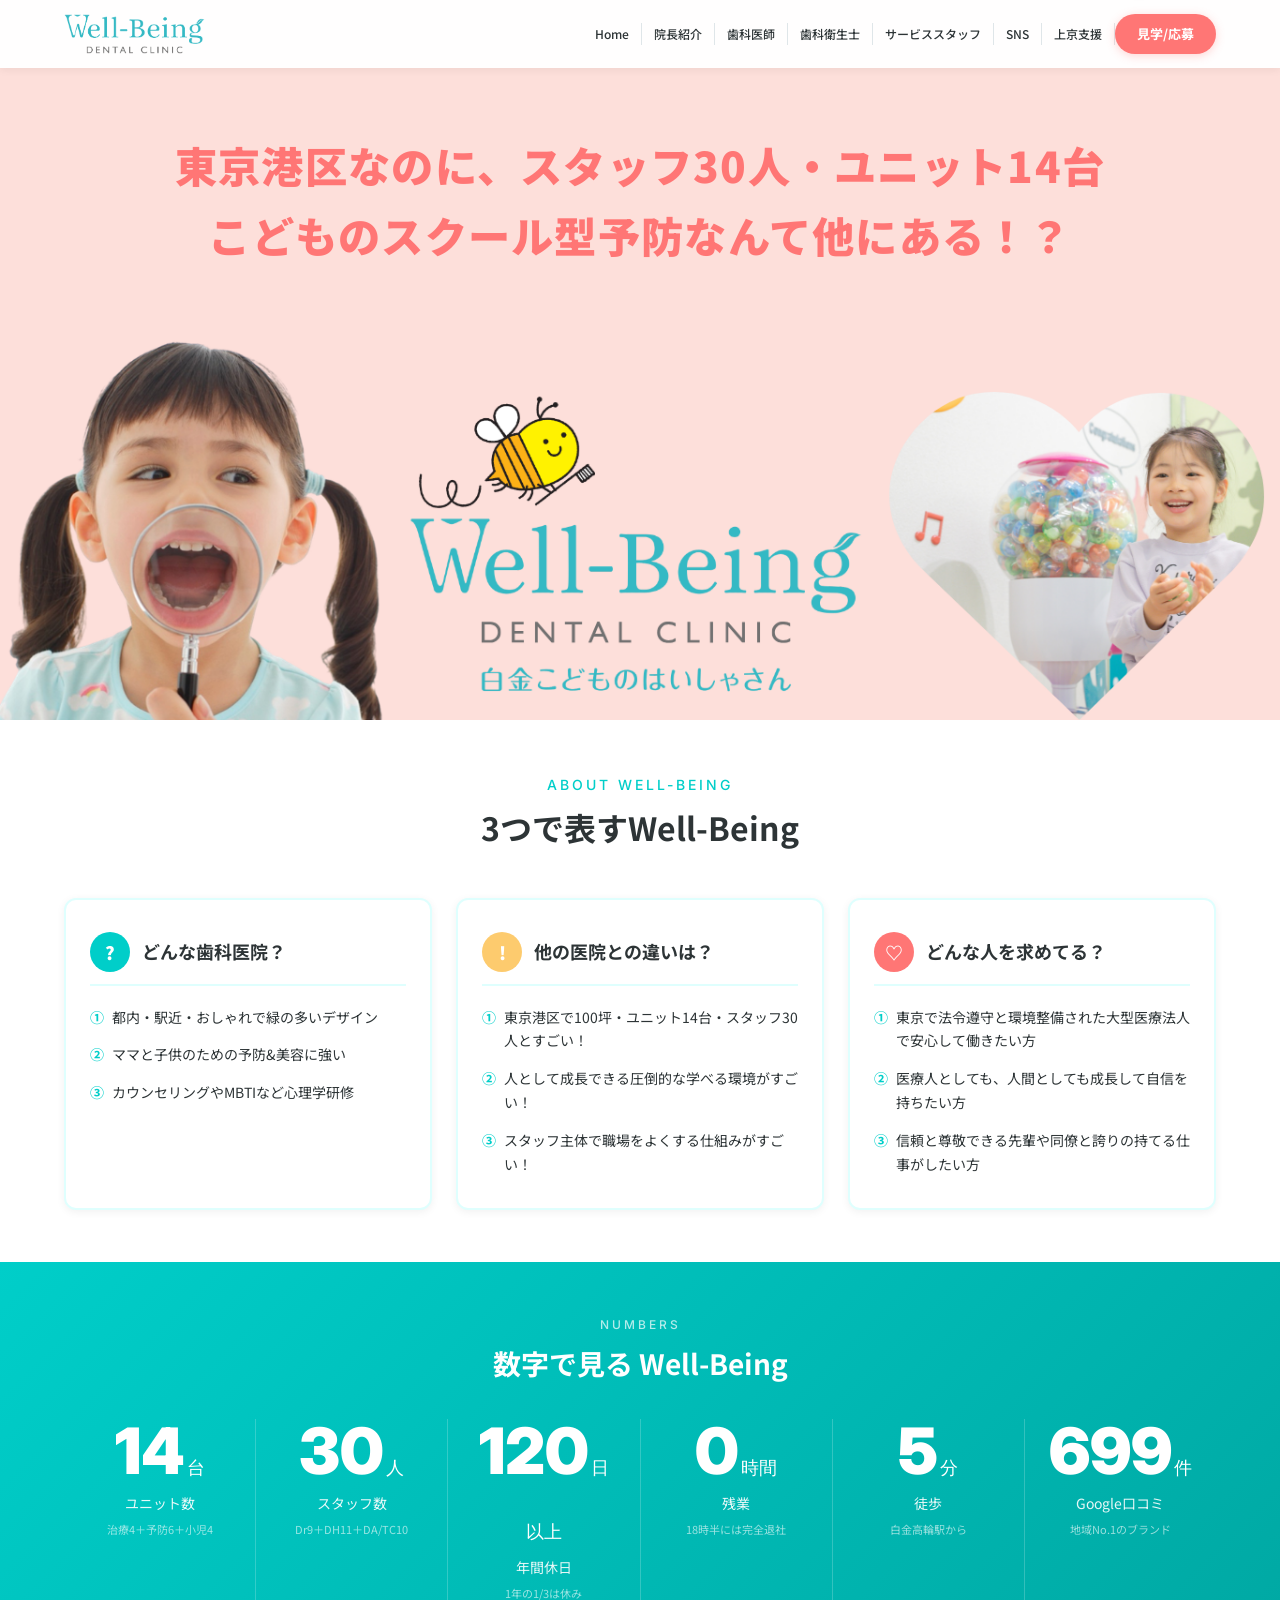
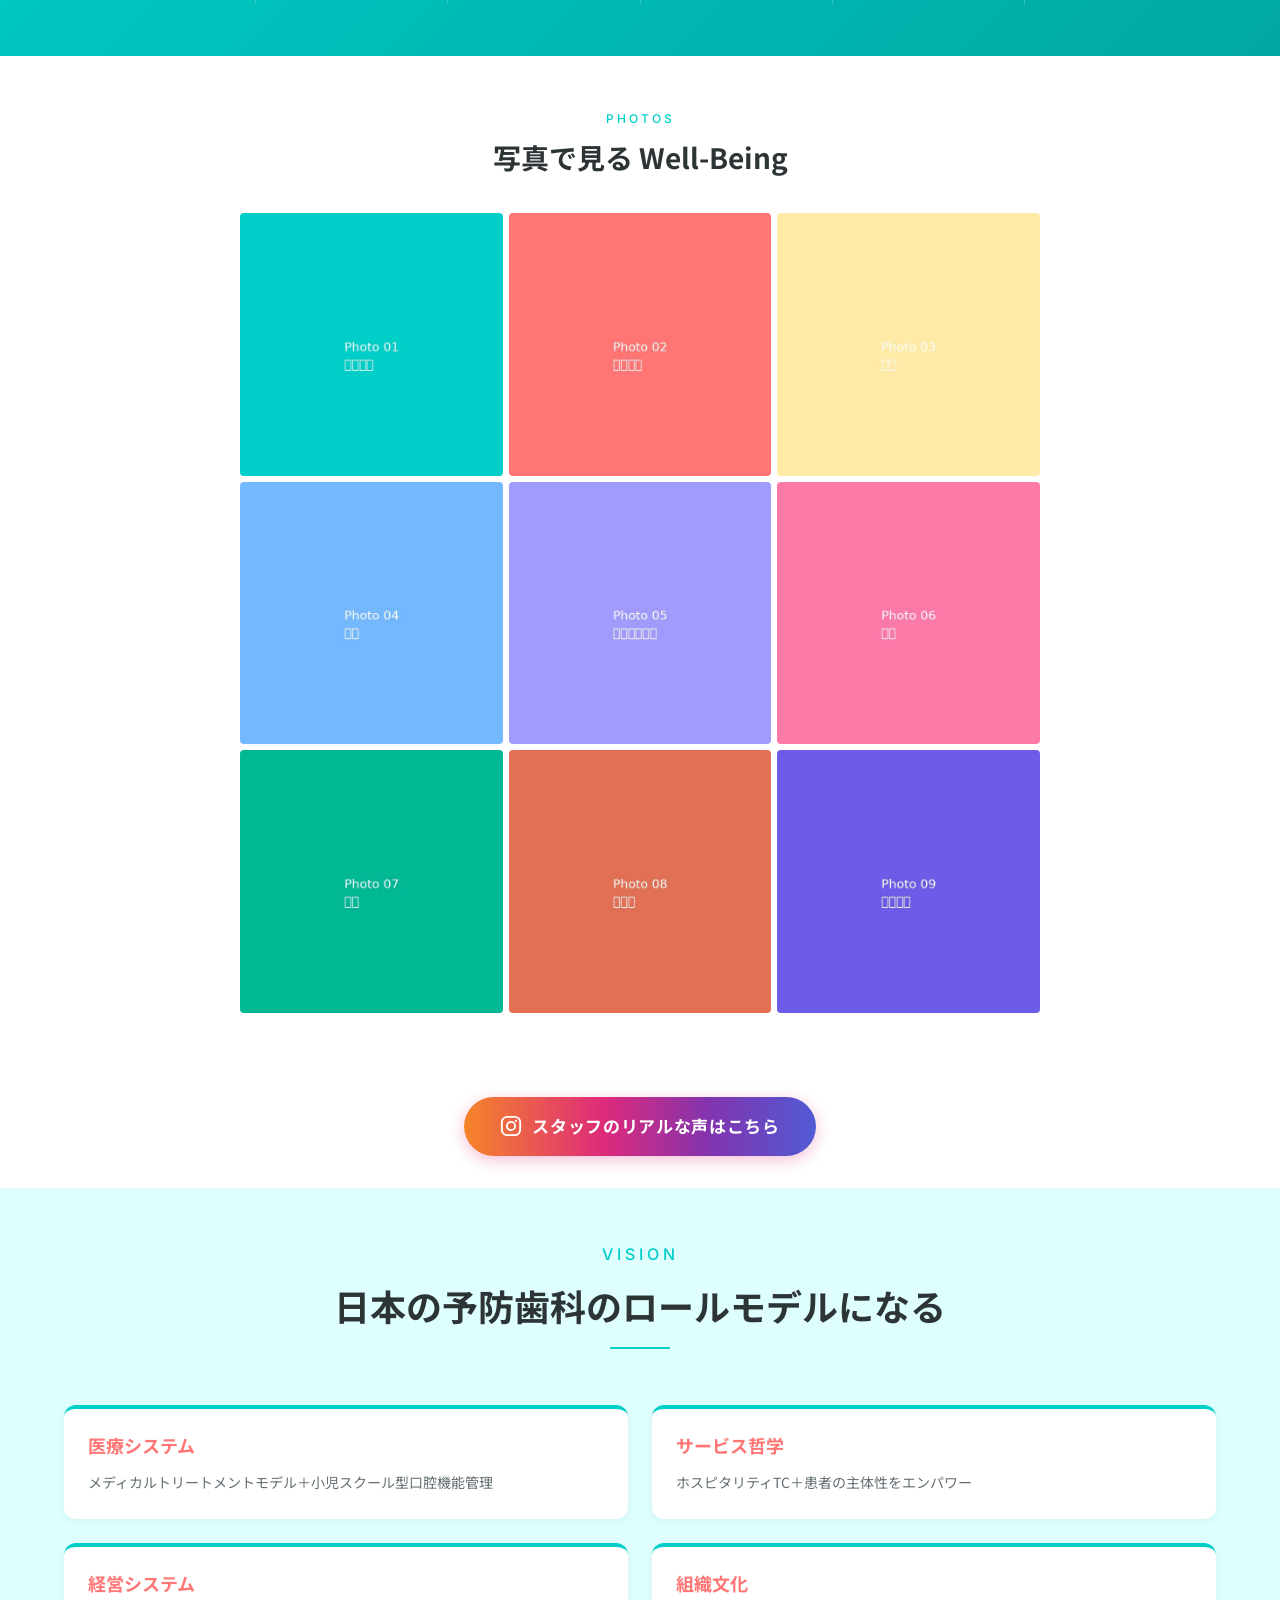
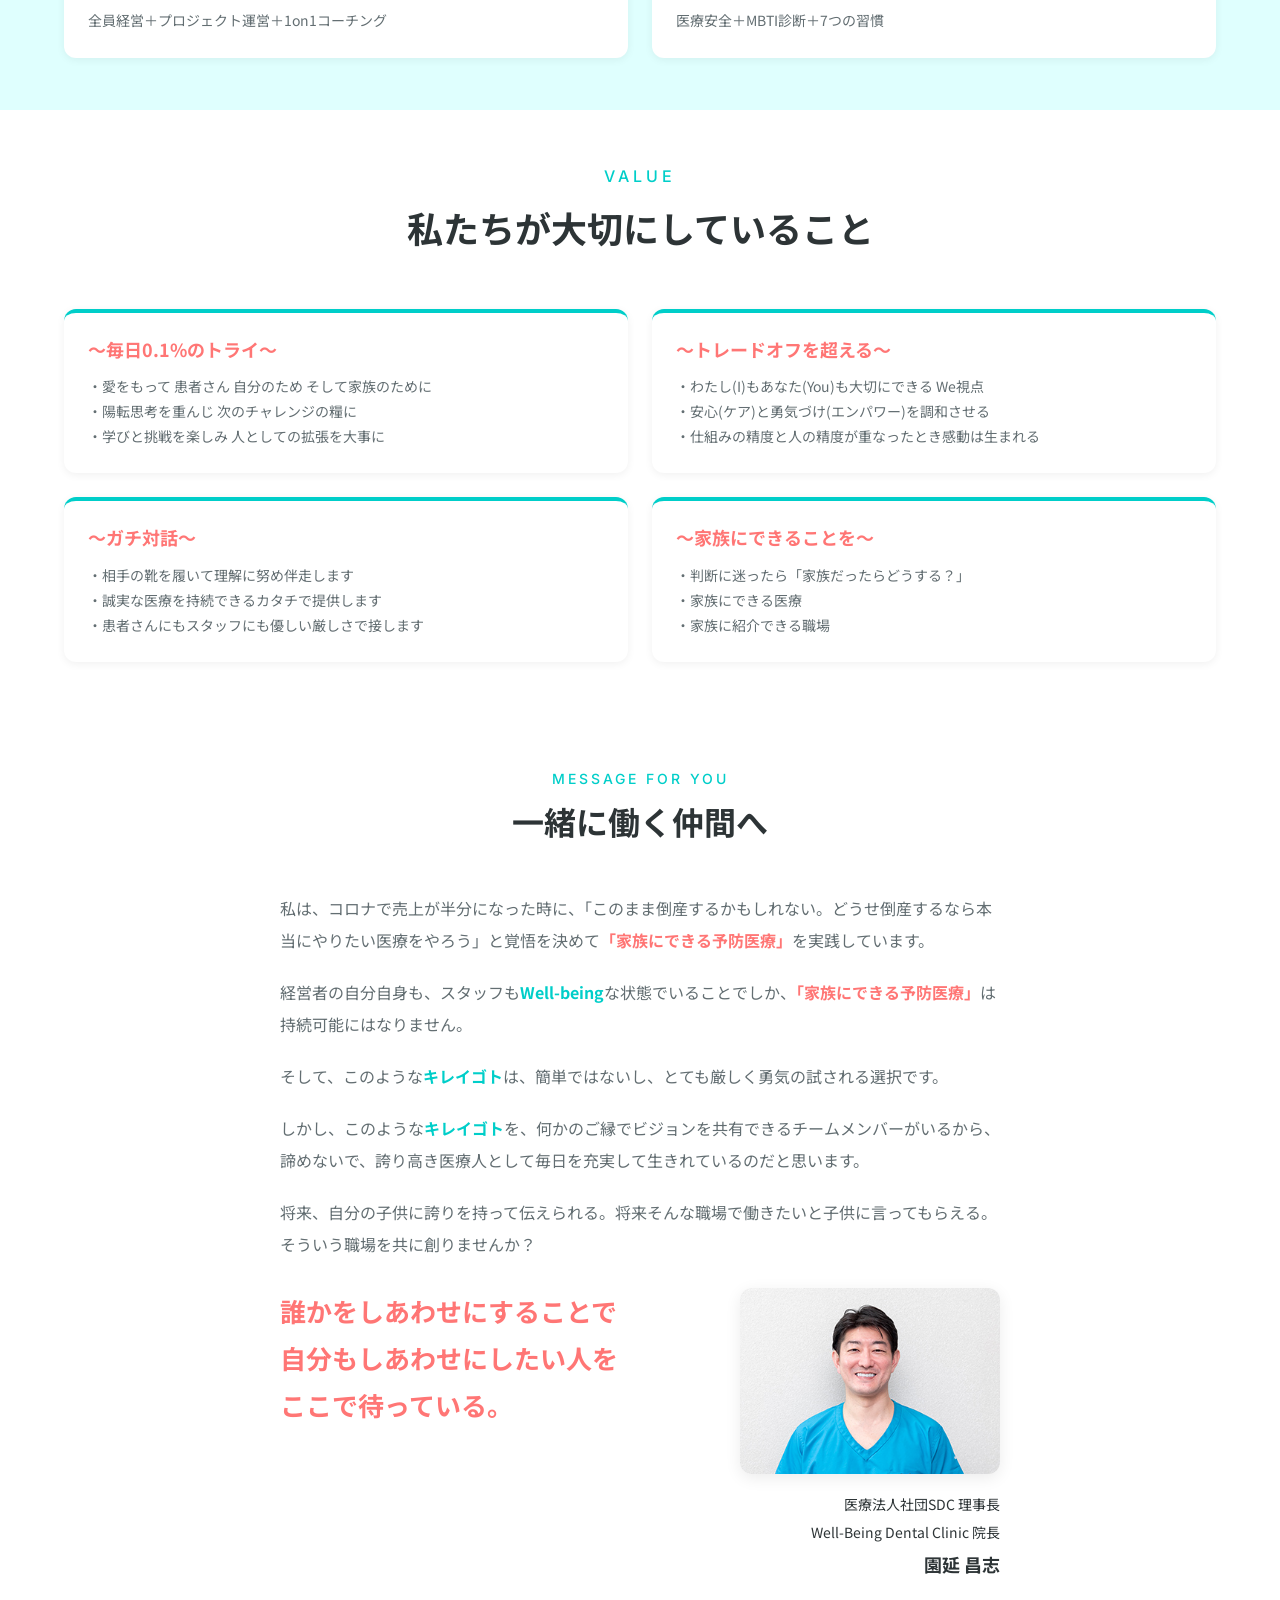
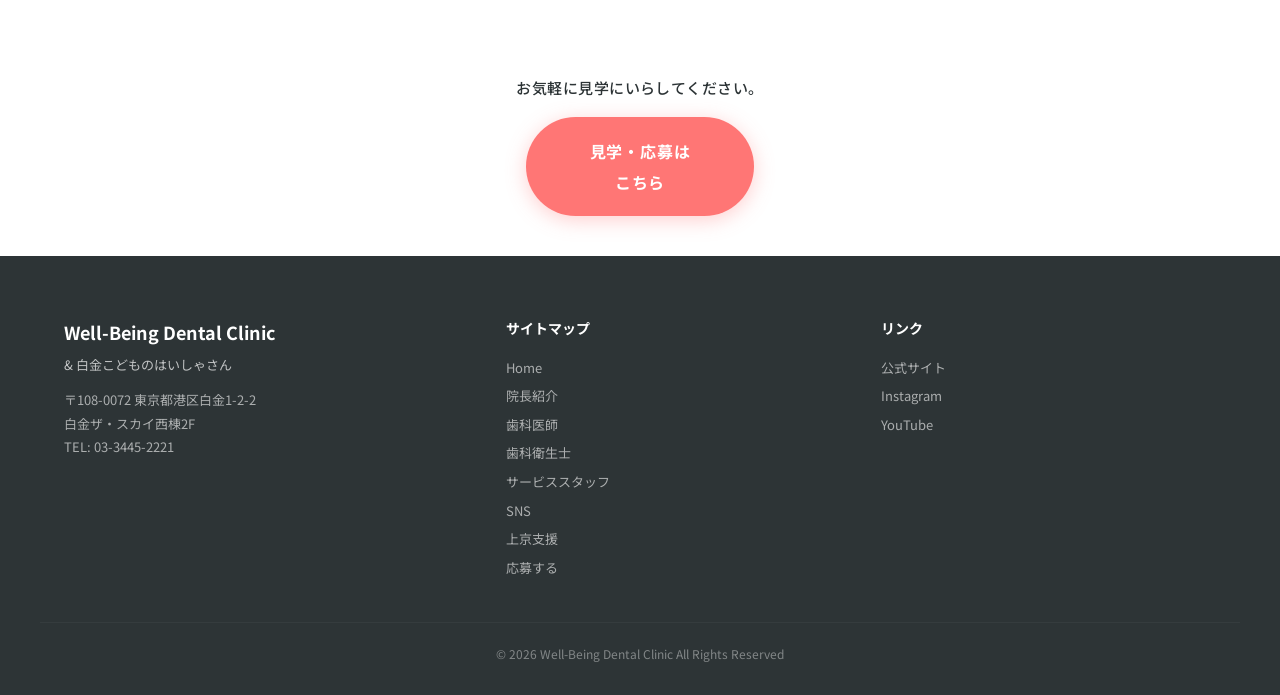
==== commit f0e700f6: "feat: AI-Tuber連携用の動画ギャラリー基盤を追加 - data/videos.js を動画データの単一ソースに - js/video-gallery.js でタグ指定だけで動画を描画（サム" ====
--- a/index.html
+++ b/index.html
@@ -385,5 +385,8 @@
   </footer>
 
   <script src="js/common.js"></script>
+  <!-- 動画ギャラリー：追加・編集は data/videos.js のみでOK -->
+  <script src="data/videos.js"></script>
+  <script src="js/video-gallery.js"></script>
 </body>
 </html>
--- a/css/style.css
+++ b/css/style.css
@@ -216,6 +216,72 @@
   font-size: 14px;
   color: var(--color-text-secondary);
   line-height: 1.8;
+}
+
+/* --- Card with YouTube: タイトル全幅 → 下段 左キャプション・右サムネイル --- */
+.card__body--with-yt .card__title {
+  width: 100%;
+  margin-bottom: 10px;
+  white-space: nowrap;
+  overflow: hidden;
+  text-overflow: ellipsis;
+}
+.card__body-row {
+  display: flex;
+  flex-direction: row;
+  align-items: flex-start;
+  gap: 14px;
+}
+.card__text-wrap {
+  flex: 1;
+  min-width: 0;
+}
+.card-yt {
+  display: flex;
+  flex-direction: column;
+  align-items: center;
+  gap: 6px;
+  flex-shrink: 0;
+  text-decoration: none;
+}
+.card-yt__thumb {
+  position: relative;
+  width: 110px;
+  border-radius: 6px;
+  overflow: hidden;
+  box-shadow: 0 2px 8px rgba(0,0,0,0.18);
+  transition: transform 0.2s, box-shadow 0.2s;
+}
+.card-yt:hover .card-yt__thumb {
+  transform: scale(1.04);
+  box-shadow: 0 4px 14px rgba(0,0,0,0.28);
+}
+.card-yt__thumb img {
+  width: 100%;
+  display: block;
+}
+.card-yt__play {
+  position: absolute;
+  top: 50%;
+  left: 50%;
+  transform: translate(-50%, -50%);
+  width: 30px;
+  height: 30px;
+  background: rgba(255, 0, 0, 0.88);
+  border-radius: 50%;
+  display: flex;
+  align-items: center;
+  justify-content: center;
+  color: #fff;
+  font-size: 11px;
+  padding-left: 2px;
+}
+.card-yt__label {
+  font-size: 11px;
+  font-weight: 700;
+  color: var(--color-primary);
+  letter-spacing: 0.05em;
+  text-align: center;
 }
 
 /* --- Grid --- */
@@ -553,10 +619,13 @@
 /* --- Timeline --- */
 .timeline {
   display: flex;
+  flex-direction: row;
   justify-content: space-between;
+  align-items: flex-start;
   position: relative;
-  max-width: 900px;
+  max-width: 960px;
   margin: 0 auto;
+  gap: 0;
 }
 .timeline::before {
   content: '';
@@ -568,9 +637,13 @@
   background: var(--color-primary);
 }
 .timeline__item {
+  display: flex;
+  flex-direction: column;
+  align-items: center;
   text-align: center;
   flex: 1;
   position: relative;
+  padding: 0 8px;
 }
 .timeline__dot {
   width: 32px;
@@ -765,7 +838,45 @@
 
   .grid--2, .grid--3, .grid--4 { grid-template-columns: 1fr; }
 
-  .stats {
+  /* --- Benefits Grid: 3×2 on mobile --- */
+  .benefits-grid {
+    grid-template-columns: repeat(3, 1fr) !important;
+    gap: 8px !important;
+  }
+  .benefits-grid .card__body {
+    padding: 10px 6px !important;
+  }
+  .benefits-grid .card__body > div[style] {
+    font-size: 22px !important;
+    margin-bottom: 4px !important;
+  }
+  .benefits-grid .card__title {
+    font-size: 11px !important;
+    margin-bottom: 4px !important;
+    line-height: 1.3 !important;
+  }
+  .benefits-grid .card__text {
+    font-size: 9.5px !important;
+    line-height: 1.4 !important;
+  }
+
+/* --- Benefits All Grid: 2×6 on mobile --- */
+  .benefits-all-grid {
+    grid-template-columns: repeat(2, 1fr) !important;
+    gap: 12px !important;
+  }
+  .benefits-all-grid .card__body {
+    padding: 16px 10px !important;
+  }
+  .benefits-all-grid .card__title {
+    font-size: 13px !important;
+  }
+  .benefits-all-grid .card__text {
+    font-size: 10.5px !important;
+    line-height: 1.5 !important;
+  }
+
+.stats {
     display: grid;
     grid-template-columns: repeat(3, 1fr);
     gap: 0;
@@ -787,10 +898,12 @@
   .stepper__step::after { display: none; }
   .stepper__num { margin: 0; flex-shrink: 0; }
 
-  .timeline { flex-direction: column; gap: 24px; padding-left: 32px; }
-  .timeline::before { top: 0; bottom: 0; left: 15px; width: 2px; height: auto; right: auto; }
-  .timeline__item { text-align: left; display: flex; gap: 16px; align-items: flex-start; }
-  .timeline__dot { margin: 0; flex-shrink: 0; }
+  .timeline { flex-direction: column; gap: 10px; padding-left: 0; }
+  .timeline::before { display: none; }
+  .timeline__item { text-align: left; display: flex; flex-direction: row !important; align-items: center; gap: 10px; padding: 10px 12px; background: #fff; border-radius: 10px; box-shadow: 0 1px 4px rgba(0,0,0,0.07); }
+  .timeline__dot { margin: 0; flex-shrink: 0; width: 28px !important; height: 28px !important; font-size: 11px !important; }
+  .timeline__label { font-size: 13px; font-weight: 700; flex-shrink: 0; margin-bottom: 0 !important; }
+  .timeline__desc { font-size: 11.5px; margin: 0; line-height: 1.4; }
 
   .footer__inner { grid-template-columns: 1fr; gap: 24px; text-align: center; }
 
@@ -1172,3 +1285,236 @@
     display: block;
   }
 }
+
+/* DH 小児グリッド：モバイルで縦並び・横幅いっぱい */
+@media (max-width: 767px) {
+  .dh-kids-grid {
+    flex-direction: column !important;
+    gap: 10px !important;
+  }
+  .dh-kids-grid__img {
+    width: 100% !important;
+    min-width: unset !important;
+  }
+}
+
+/* DH スタッフインタビュー リール グリッド */
+.ig-reels-grid {
+  display: grid;
+  grid-template-columns: repeat(4, 1fr);
+  gap: 16px;
+  max-width: 1100px;
+  margin: 0 auto;
+}
+.ig-reels-item {
+  min-width: 0;
+  position: relative;
+  overflow: hidden;
+  border-radius: 8px;
+  /* 動画部分のみ表示（ヘッダー55px＋縦動画高さ）*/
+  max-height: 520px;
+}
+/* 切り口を背景色でなじませる */
+.ig-reels-item::after {
+  content: '';
+  position: absolute;
+  bottom: 0;
+  left: 0;
+  right: 0;
+  height: 4px;
+  background: var(--color-bg-alt);
+  z-index: 10;
+  pointer-events: none;
+}
+.ig-reels-item .instagram-media {
+  max-width: 100% !important;
+  width: 100% !important;
+}
+@media (max-width: 767px) {
+  .ig-reels-grid {
+    grid-template-columns: 1fr;
+    gap: 16px;
+    max-width: 480px;
+    margin: 0 auto;
+  }
+  .ig-reels-item {
+    max-height: 680px;
+  }
+}
+
+/* DR 書籍付きパネル：PC横並び・モバイル縦並び */
+.dr-panel-book-layout {
+  display: flex;
+  gap: 32px;
+  align-items: flex-start;
+}
+@media (max-width: 767px) {
+  .dr-panel-book-layout {
+    flex-direction: column;
+    gap: 24px;
+  }
+  .dr-panel-book-layout > a {
+    width: 140px !important;
+    align-self: center;
+  }
+}
+
+/* DA PROGRAMS グリッド：PC2列・モバイル1列 */
+.da-programs-grid {
+  display: grid;
+  grid-template-columns: 1fr 1fr;
+  gap: 32px;
+}
+@media (max-width: 767px) {
+  .da-programs-grid {
+    grid-template-columns: 1fr;
+    gap: 20px;
+  }
+}
+
+/* DA EDUCATOR & TC カード：モバイルで縦並び */
+@media (max-width: 767px) {
+  .educator-tc-card {
+    flex-direction: column !important;
+  }
+  .educator-tc-card__img {
+    width: 100% !important;
+    height: 220px !important;
+  }
+}
+
+/* ============================================================
+   VIDEO GALLERY — 動画ギャラリー共通コンポーネント
+   （data/videos.js + js/video-gallery.js とセットで動作）
+   ============================================================ */
+
+.video-gallery {
+  display: grid;
+  gap: 40px;
+  margin: 0 auto;
+}
+
+/* 1本だけ大きく見せるレイアウト */
+.video-gallery--single {
+  max-width: 720px;
+  grid-template-columns: 1fr;
+}
+
+/* 複数本を並べるレイアウト */
+.video-gallery--grid {
+  max-width: 1040px;
+  grid-template-columns: repeat(2, 1fr);
+}
+
+@media (max-width: 900px) {
+  .video-gallery--grid {
+    grid-template-columns: 1fr;
+    max-width: 640px;
+    gap: 32px;
+  }
+}
+
+/* --- カード --- */
+.video-card {
+  text-align: center;
+}
+
+.video-card__frame {
+  position: relative;
+  padding-bottom: 56.25%;
+  height: 0;
+  overflow: hidden;
+  border-radius: 16px;
+  box-shadow: 0 8px 32px rgba(0, 0, 0, 0.12);
+  background: #000;
+  cursor: pointer;
+  transition: transform 0.3s ease, box-shadow 0.3s ease;
+}
+
+.video-card__frame:hover {
+  transform: translateY(-4px);
+  box-shadow: 0 12px 40px rgba(0, 0, 0, 0.18);
+}
+
+.video-card__frame:focus-visible {
+  outline: 3px solid var(--color-primary);
+  outline-offset: 4px;
+}
+
+.video-card__thumb,
+.video-card__iframe {
+  position: absolute;
+  top: 0;
+  left: 0;
+  width: 100%;
+  height: 100%;
+  border: 0;
+}
+
+.video-card__thumb {
+  object-fit: cover;
+  display: block;
+}
+
+/* 再生ボタン */
+.video-card__play {
+  position: absolute;
+  top: 50%;
+  left: 50%;
+  transform: translate(-50%, -50%);
+  pointer-events: none;
+  transition: transform 0.3s ease;
+}
+
+.video-card__play svg {
+  display: block;
+  filter: drop-shadow(0 2px 8px rgba(0, 0, 0, 0.3));
+}
+
+.video-card__play-bg {
+  fill: rgba(0, 0, 0, 0.62);
+  transition: fill 0.3s ease;
+}
+
+.video-card__frame:hover .video-card__play {
+  transform: translate(-50%, -50%) scale(1.08);
+}
+
+.video-card__frame:hover .video-card__play-bg {
+  fill: #ff0000;
+}
+
+/* --- テキスト --- */
+.video-card__desc {
+  font-size: 15px;
+  color: var(--color-text-secondary);
+  line-height: 1.8;
+  margin: 0 0 28px;
+}
+
+.video-card__title {
+  font-size: 13px;
+  color: var(--color-text-secondary);
+  line-height: 1.7;
+  margin: 16px 0 0;
+}
+
+/* grid表示のときは 動画 → 説明文 → タイトル の順に組み替える */
+.video-gallery--grid .video-card {
+  display: flex;
+  flex-direction: column;
+}
+.video-gallery--grid .video-card__frame { order: 1; }
+.video-gallery--grid .video-card__title { order: 2; margin-top: 16px; }
+.video-gallery--grid .video-card__desc  { order: 3; margin: 8px 0 0; font-size: 14px; }
+
+@media (max-width: 767px) {
+  .video-card__desc {
+    font-size: 14px;
+    margin-bottom: 20px;
+  }
+  .video-card__play svg {
+    width: 54px;
+    height: 38px;
+  }
+}
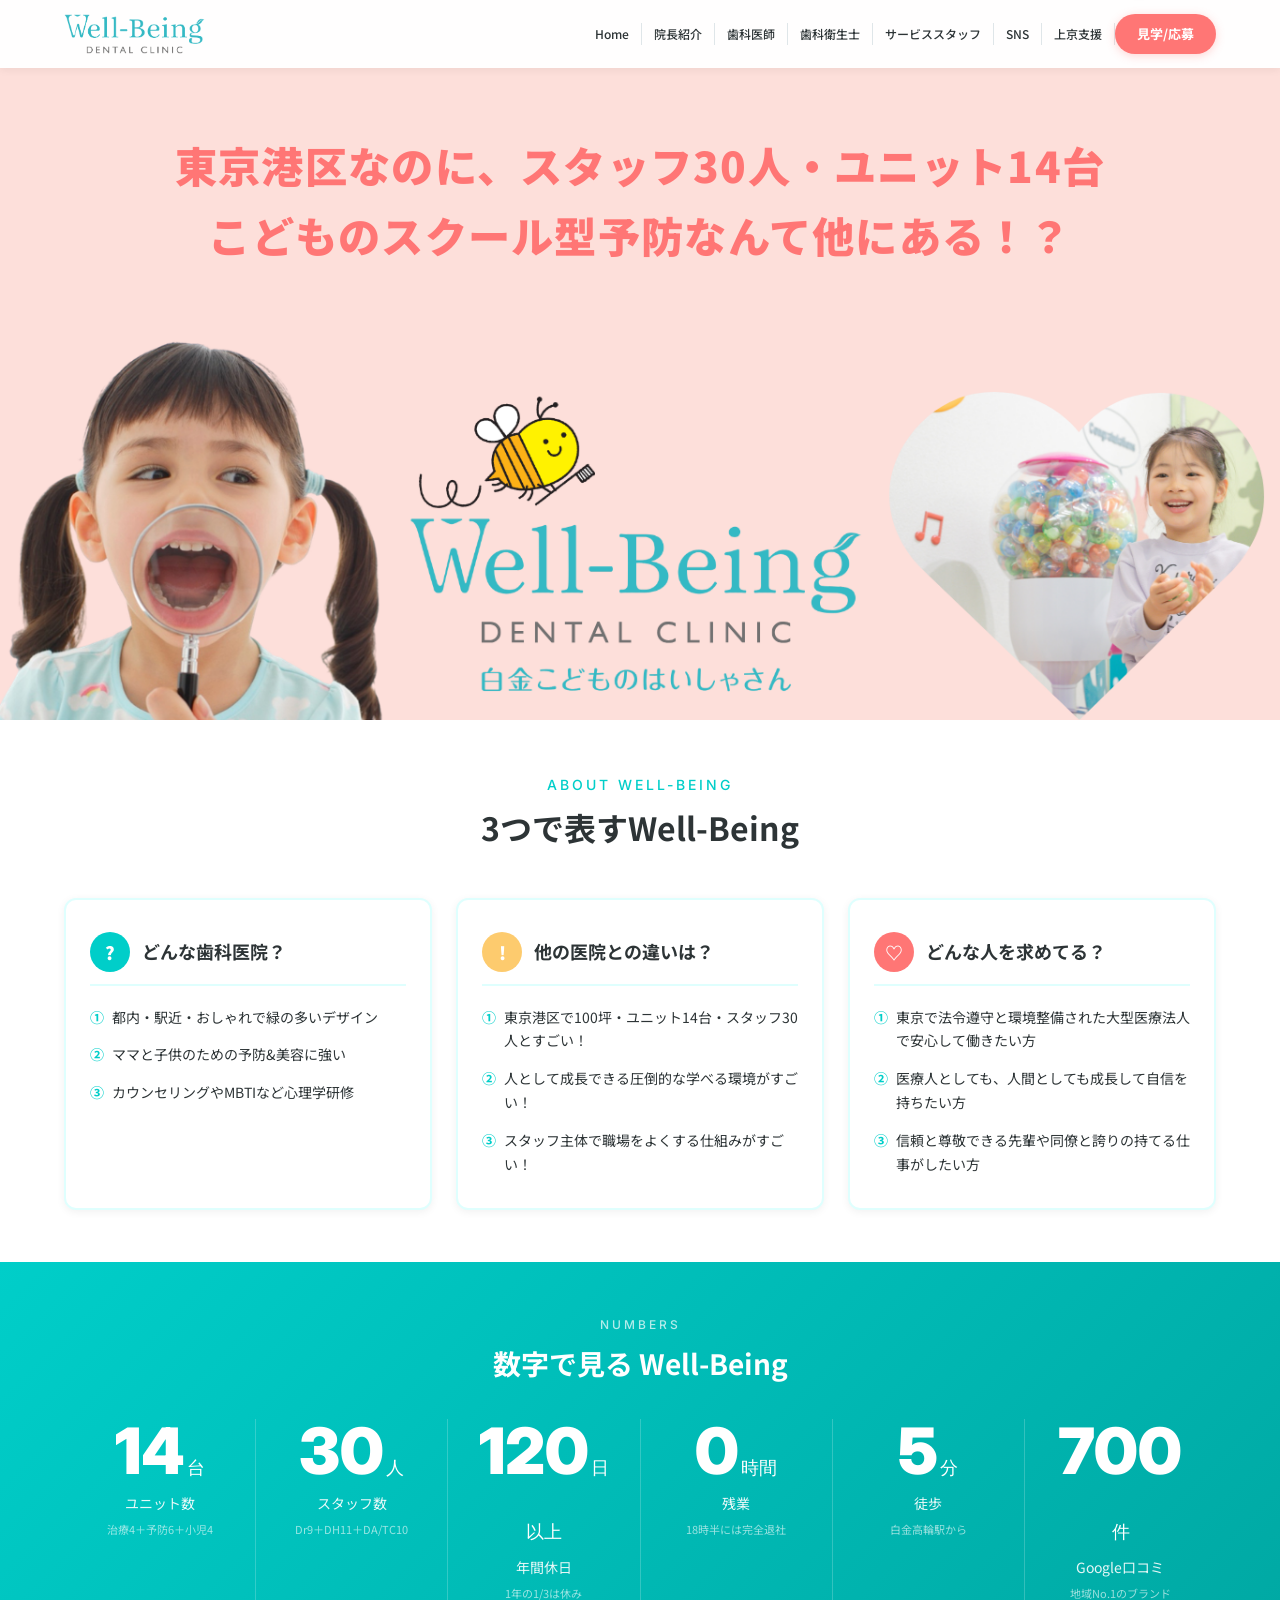
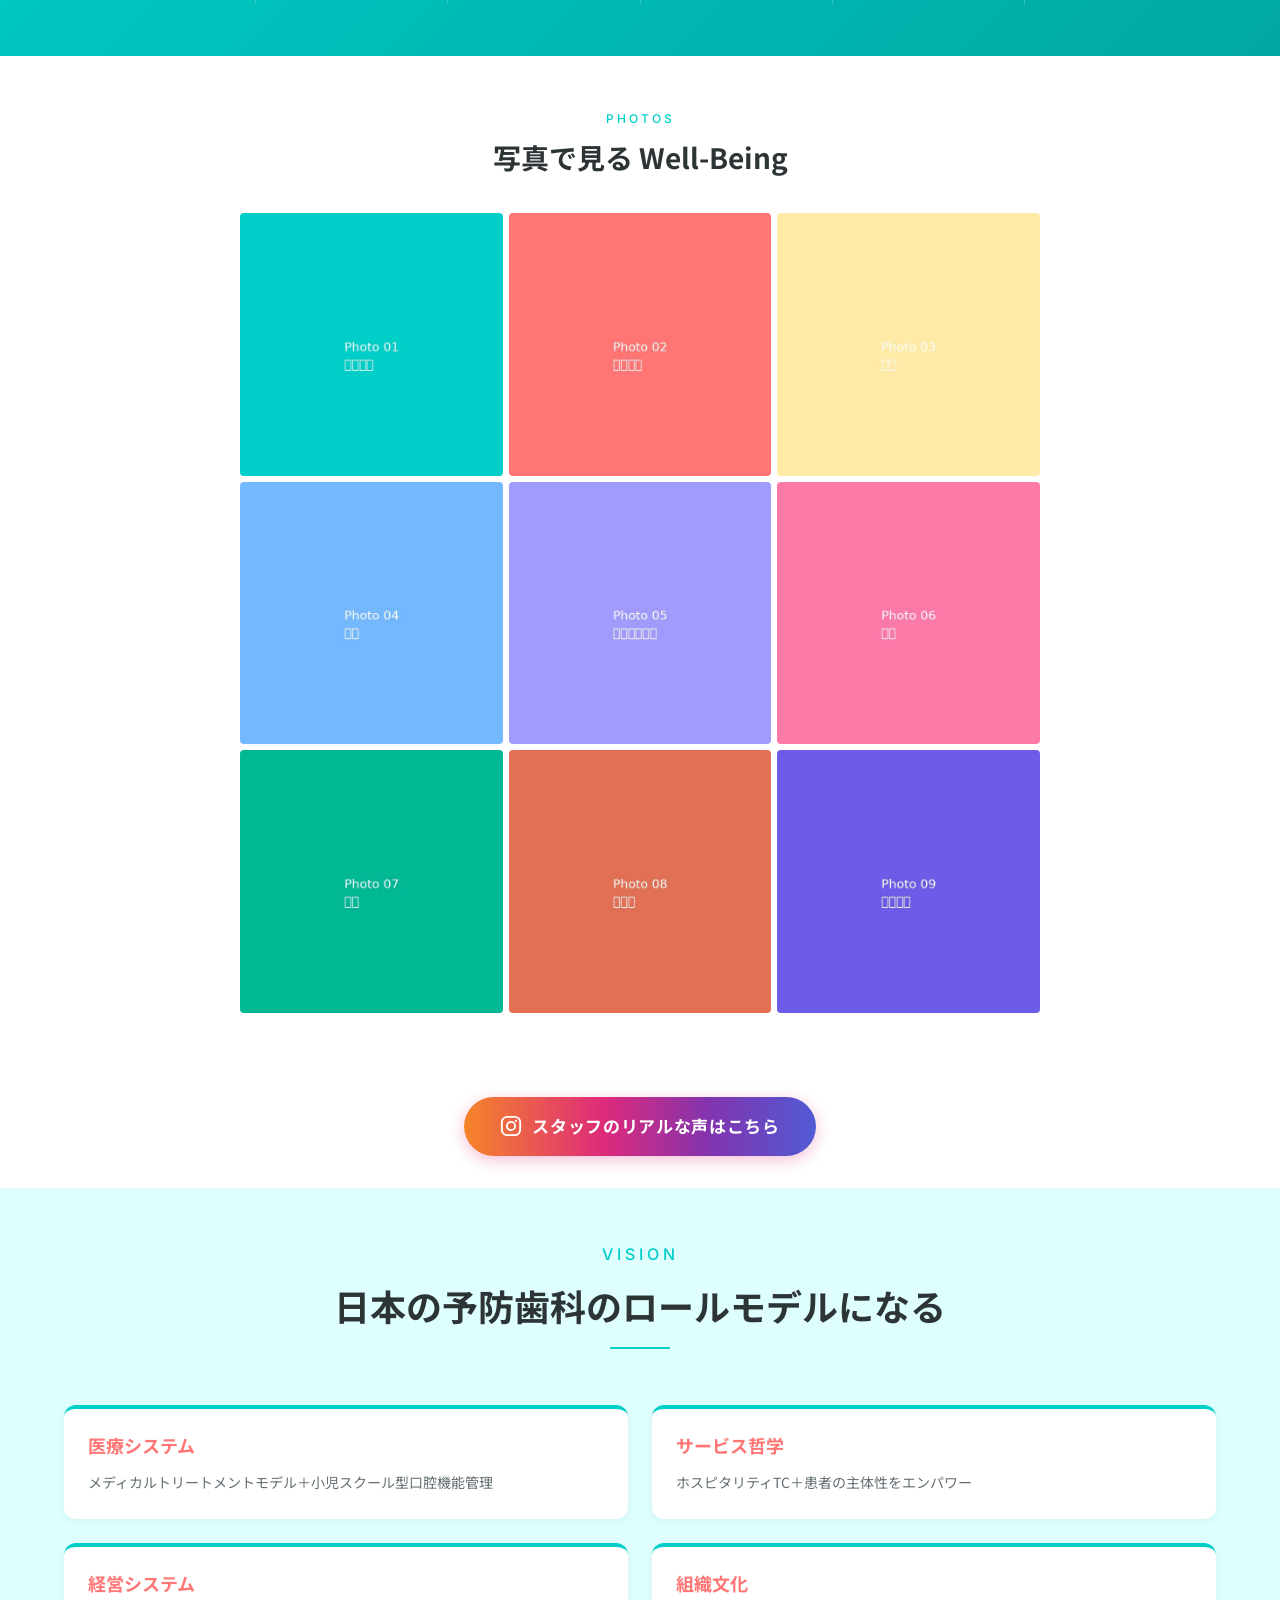
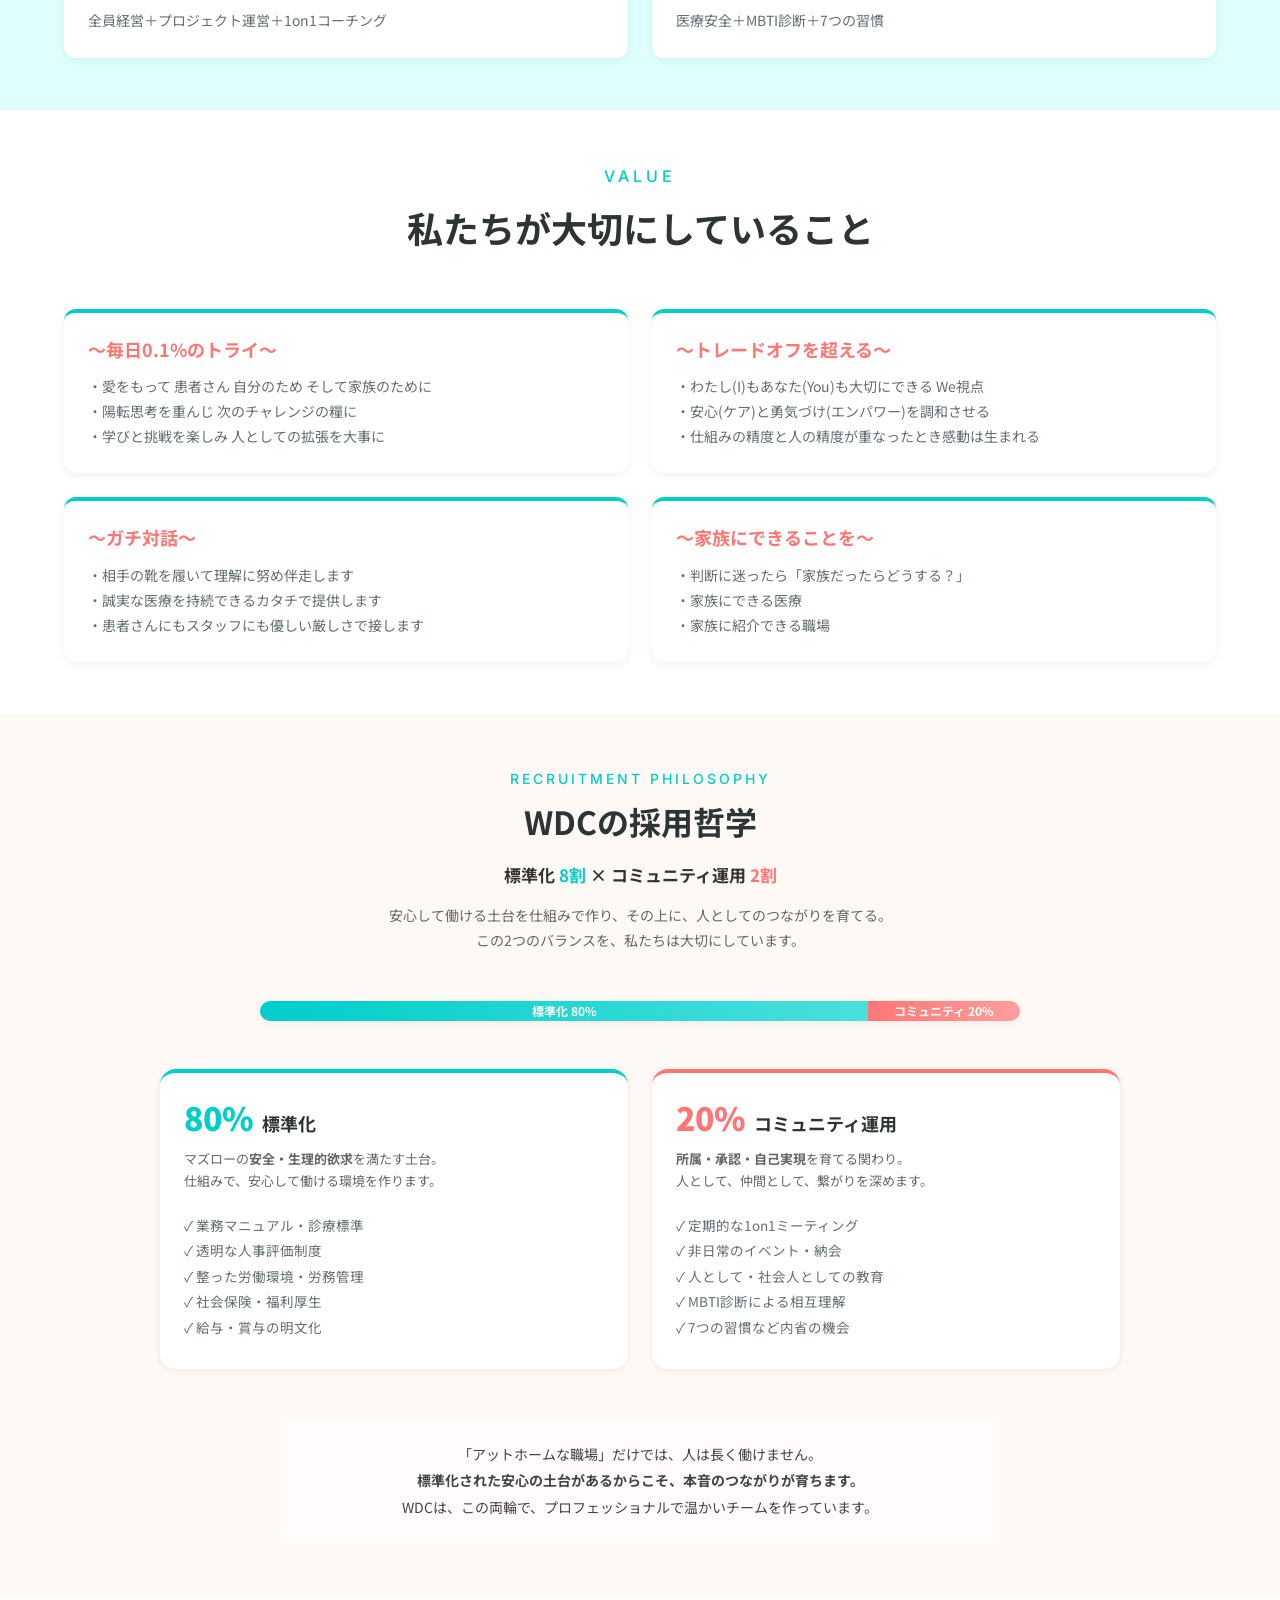
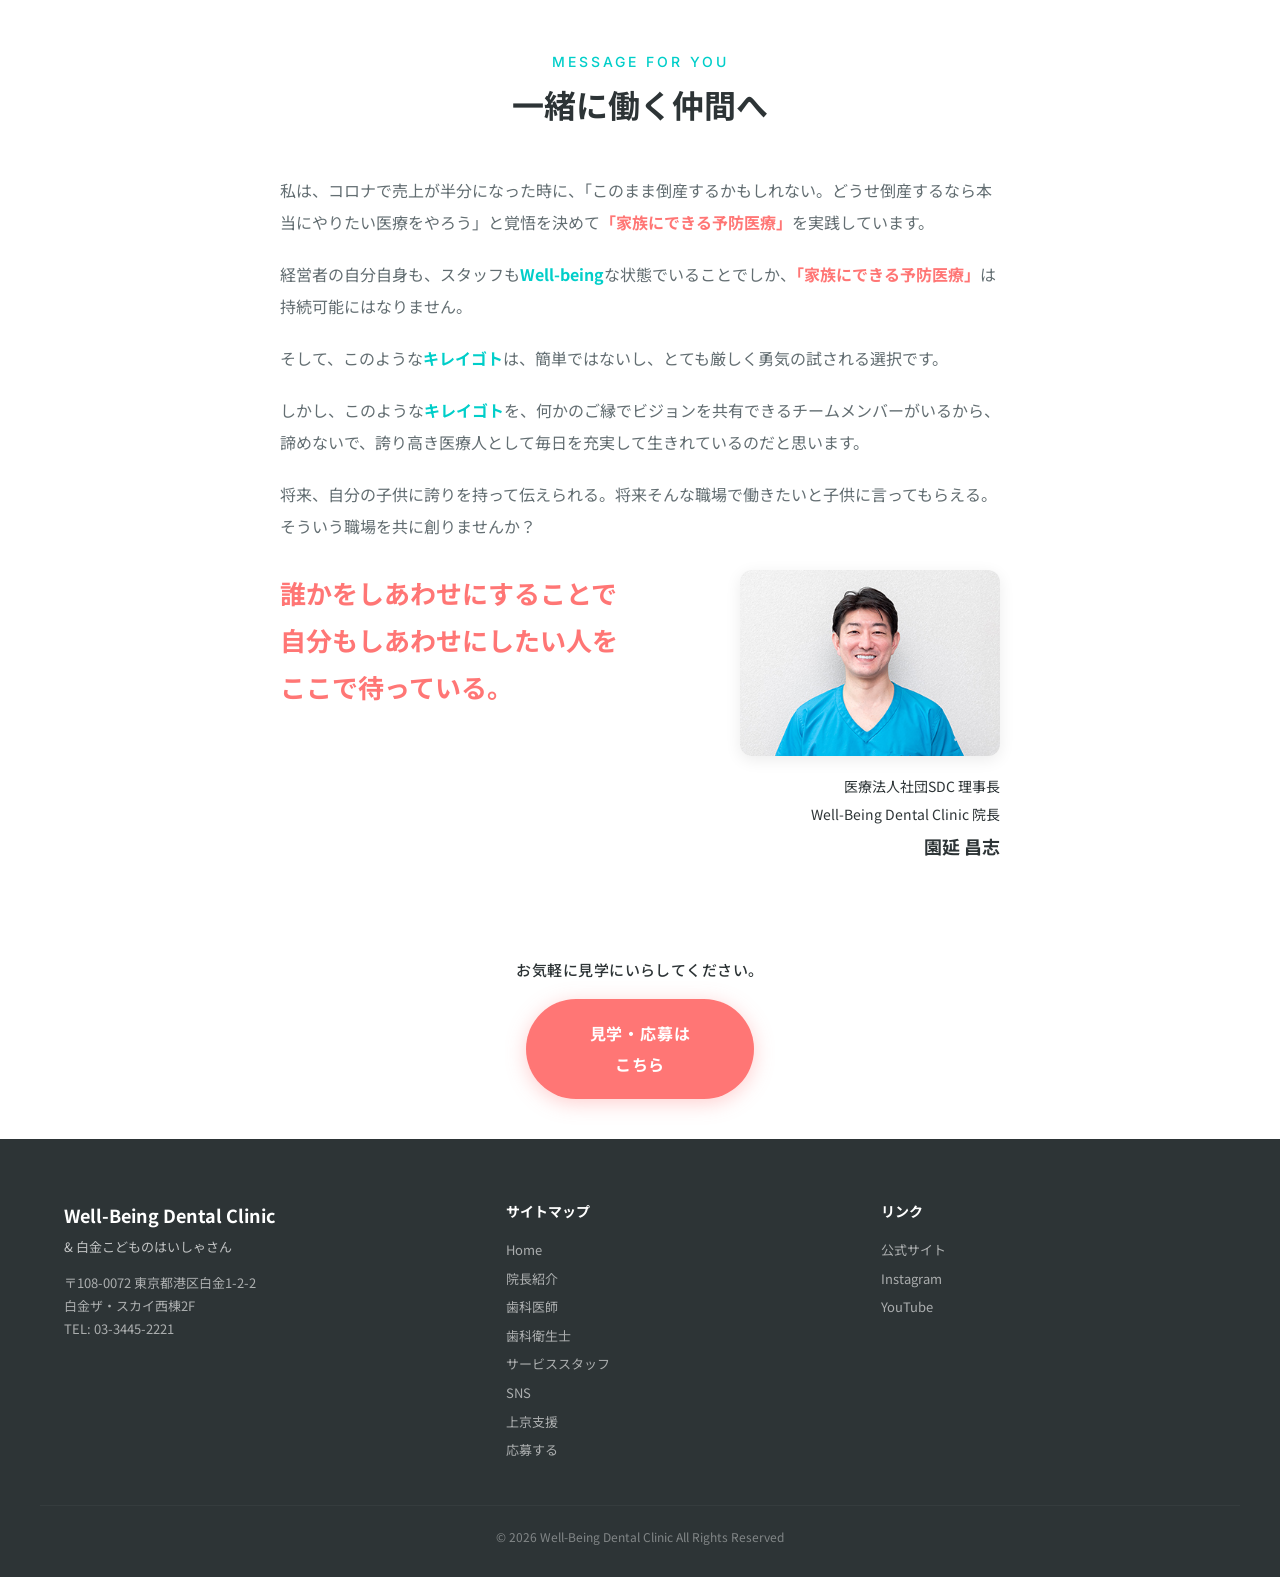
==== commit 2bd4ab31: "feat: トップページに「WDCの採用哲学（標準化8割×コミュニティ2割）」セクションを追加 VALUE と MESSAGE FOR YOU の間に RECRUITMENT PHILOSOPHY セ" ====
--- a/index.html
+++ b/index.html
@@ -297,6 +297,85 @@
     </div>
   </section>
 
+  <!-- ===== RECRUITMENT PHILOSOPHY ===== -->
+  <section class="section fade-in" style="background: #FFF9F5;">
+    <div class="container">
+      <div class="section-heading" style="margin-bottom: 16px;">
+        <span class="section-heading__en" style="font-size: 14px; letter-spacing: 3px;">RECRUITMENT PHILOSOPHY</span>
+        <h2 class="section-heading__title" style="font-size: 32px; margin-top: 8px;">WDCの採用哲学</h2>
+      </div>
+      <p style="text-align:center; font-size: 17px; font-weight: 700; color: #333; margin-bottom: 12px;">
+        標準化 <span style="color: var(--color-primary);">8割</span> ×  コミュニティ運用 <span style="color: var(--color-accent);">2割</span>
+      </p>
+      <p style="text-align:center; font-size: 14px; color: #666; max-width: 640px; margin: 0 auto 48px;">
+        安心して働ける土台を仕組みで作り、その上に、人としてのつながりを育てる。<br>
+        この2つのバランスを、私たちは大切にしています。
+      </p>
+
+      <!-- 8:2 ビジュアル比率バー -->
+      <div style="max-width: 760px; margin: 0 auto 48px;">
+        <div style="display: flex; height: 20px; border-radius: 10px; overflow: hidden; box-shadow: 0 2px 8px rgba(0,0,0,0.06);">
+          <div style="flex: 8; background: linear-gradient(90deg, #00CEC9, #4ADFDC); display:flex; align-items:center; justify-content:center; color:#fff; font-size:12px; font-weight:700;">標準化 80%</div>
+          <div style="flex: 2; background: linear-gradient(90deg, #FF7675, #FF9F9E); display:flex; align-items:center; justify-content:center; color:#fff; font-size:12px; font-weight:700;">コミュニティ 20%</div>
+        </div>
+      </div>
+
+      <!-- 2カラム：標準化 × コミュニティ -->
+      <div class="grid" style="grid-template-columns: repeat(2, 1fr); gap: 24px; max-width: 960px; margin: 0 auto;">
+        <!-- 標準化 8割 -->
+        <div class="card" style="background:#fff; border:none; border-radius:16px; border-top: 4px solid var(--color-primary);">
+          <div class="card__body" style="padding: 28px 24px;">
+            <div style="display:flex; align-items:baseline; gap:8px; margin-bottom: 12px;">
+              <span style="font-size: 32px; font-weight: 900; color: var(--color-primary); line-height: 1;">80%</span>
+              <h3 style="font-size: 18px; font-weight: 700; margin: 0;">標準化</h3>
+            </div>
+            <p style="font-size: 13px; color: #666; margin-bottom: 20px; line-height: 1.7;">
+              マズローの<strong>安全・生理的欲求</strong>を満たす土台。<br>
+              仕組みで、安心して働ける環境を作ります。
+            </p>
+            <ul style="list-style: none; padding: 0; margin: 0; font-size: 13.5px; line-height: 1.9;">
+              <li>✓ 業務マニュアル・診療標準</li>
+              <li>✓ 透明な人事評価制度</li>
+              <li>✓ 整った労働環境・労務管理</li>
+              <li>✓ 社会保険・福利厚生</li>
+              <li>✓ 給与・賞与の明文化</li>
+            </ul>
+          </div>
+        </div>
+
+        <!-- コミュニティ運用 2割 -->
+        <div class="card" style="background:#fff; border:none; border-radius:16px; border-top: 4px solid var(--color-accent);">
+          <div class="card__body" style="padding: 28px 24px;">
+            <div style="display:flex; align-items:baseline; gap:8px; margin-bottom: 12px;">
+              <span style="font-size: 32px; font-weight: 900; color: var(--color-accent); line-height: 1;">20%</span>
+              <h3 style="font-size: 18px; font-weight: 700; margin: 0;">コミュニティ運用</h3>
+            </div>
+            <p style="font-size: 13px; color: #666; margin-bottom: 20px; line-height: 1.7;">
+              <strong>所属・承認・自己実現</strong>を育てる関わり。<br>
+              人として、仲間として、繋がりを深めます。
+            </p>
+            <ul style="list-style: none; padding: 0; margin: 0; font-size: 13.5px; line-height: 1.9;">
+              <li>✓ 定期的な1on1ミーティング</li>
+              <li>✓ 非日常のイベント・納会</li>
+              <li>✓ 人として・社会人としての教育</li>
+              <li>✓ MBTI診断による相互理解</li>
+              <li>✓ 7つの習慣など内省の機会</li>
+            </ul>
+          </div>
+        </div>
+      </div>
+
+      <!-- 補足メッセージ -->
+      <div style="max-width: 720px; margin: 48px auto 0; padding: 24px; background: rgba(255,255,255,0.6); border-radius: 12px; text-align: center;">
+        <p style="font-size: 14px; line-height: 1.9; color: #444; margin: 0;">
+          「アットホームな職場」だけでは、人は長く働けません。<br>
+          <strong>標準化された安心の土台があるからこそ、本音のつながりが育ちます。</strong><br>
+          WDCは、この両輪で、プロフェッショナルで温かいチームを作っています。
+        </p>
+      </div>
+    </div>
+  </section>
+
   <!-- ===== DIRECTOR MESSAGE ===== -->
   <section class="section fade-in" style="background: #fff;">
     <div class="container">
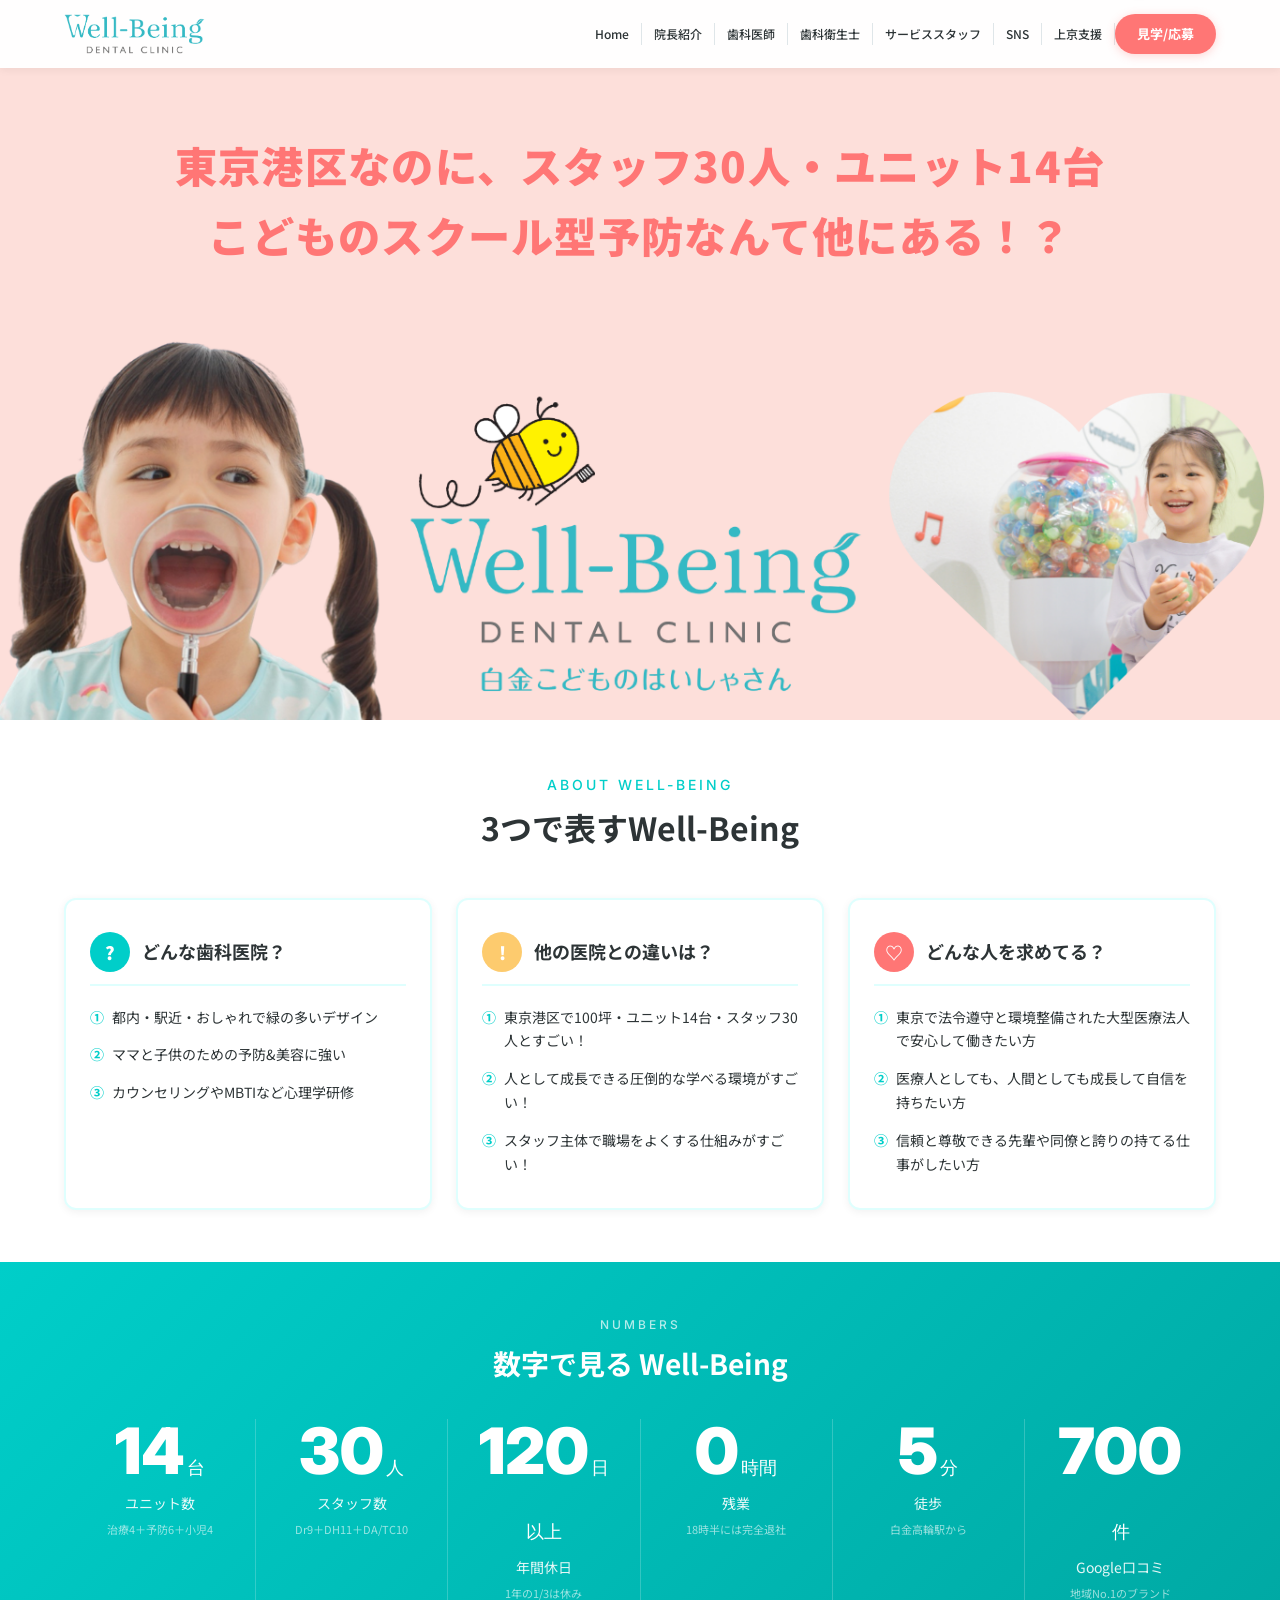
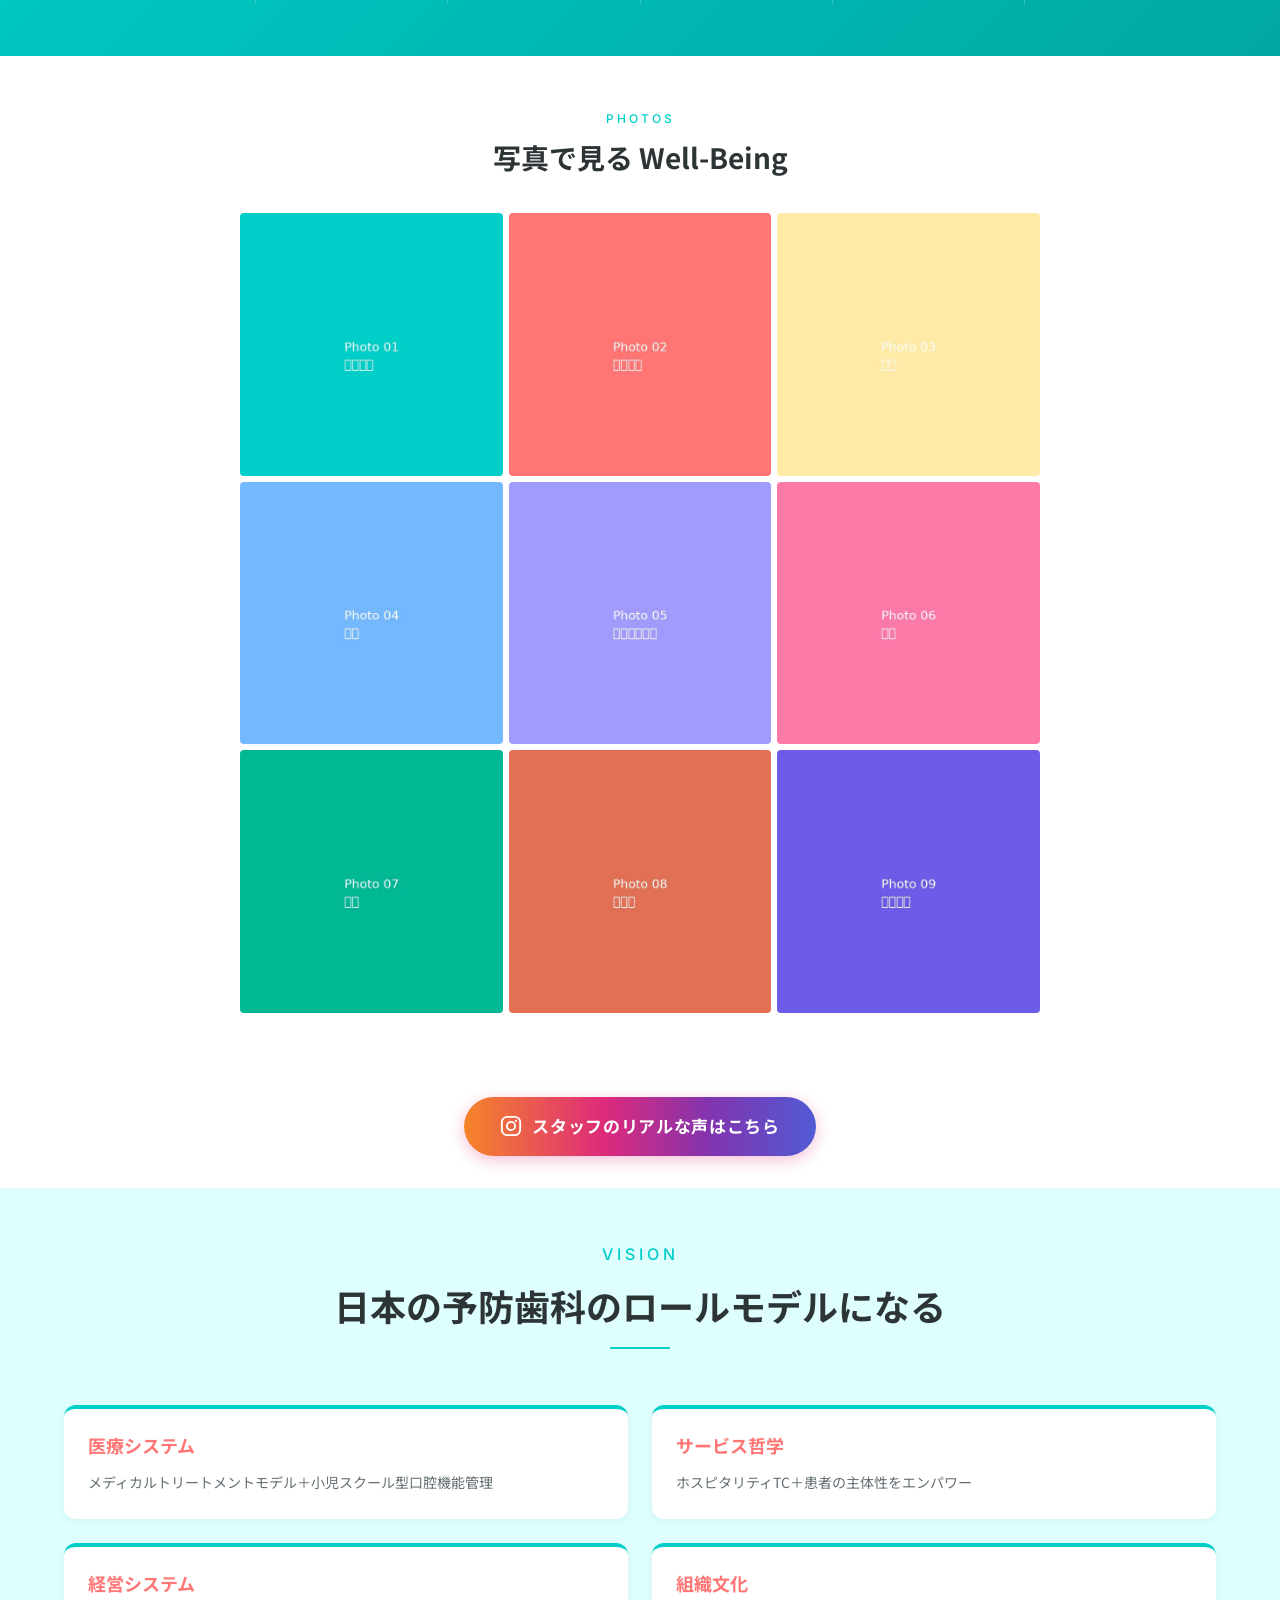
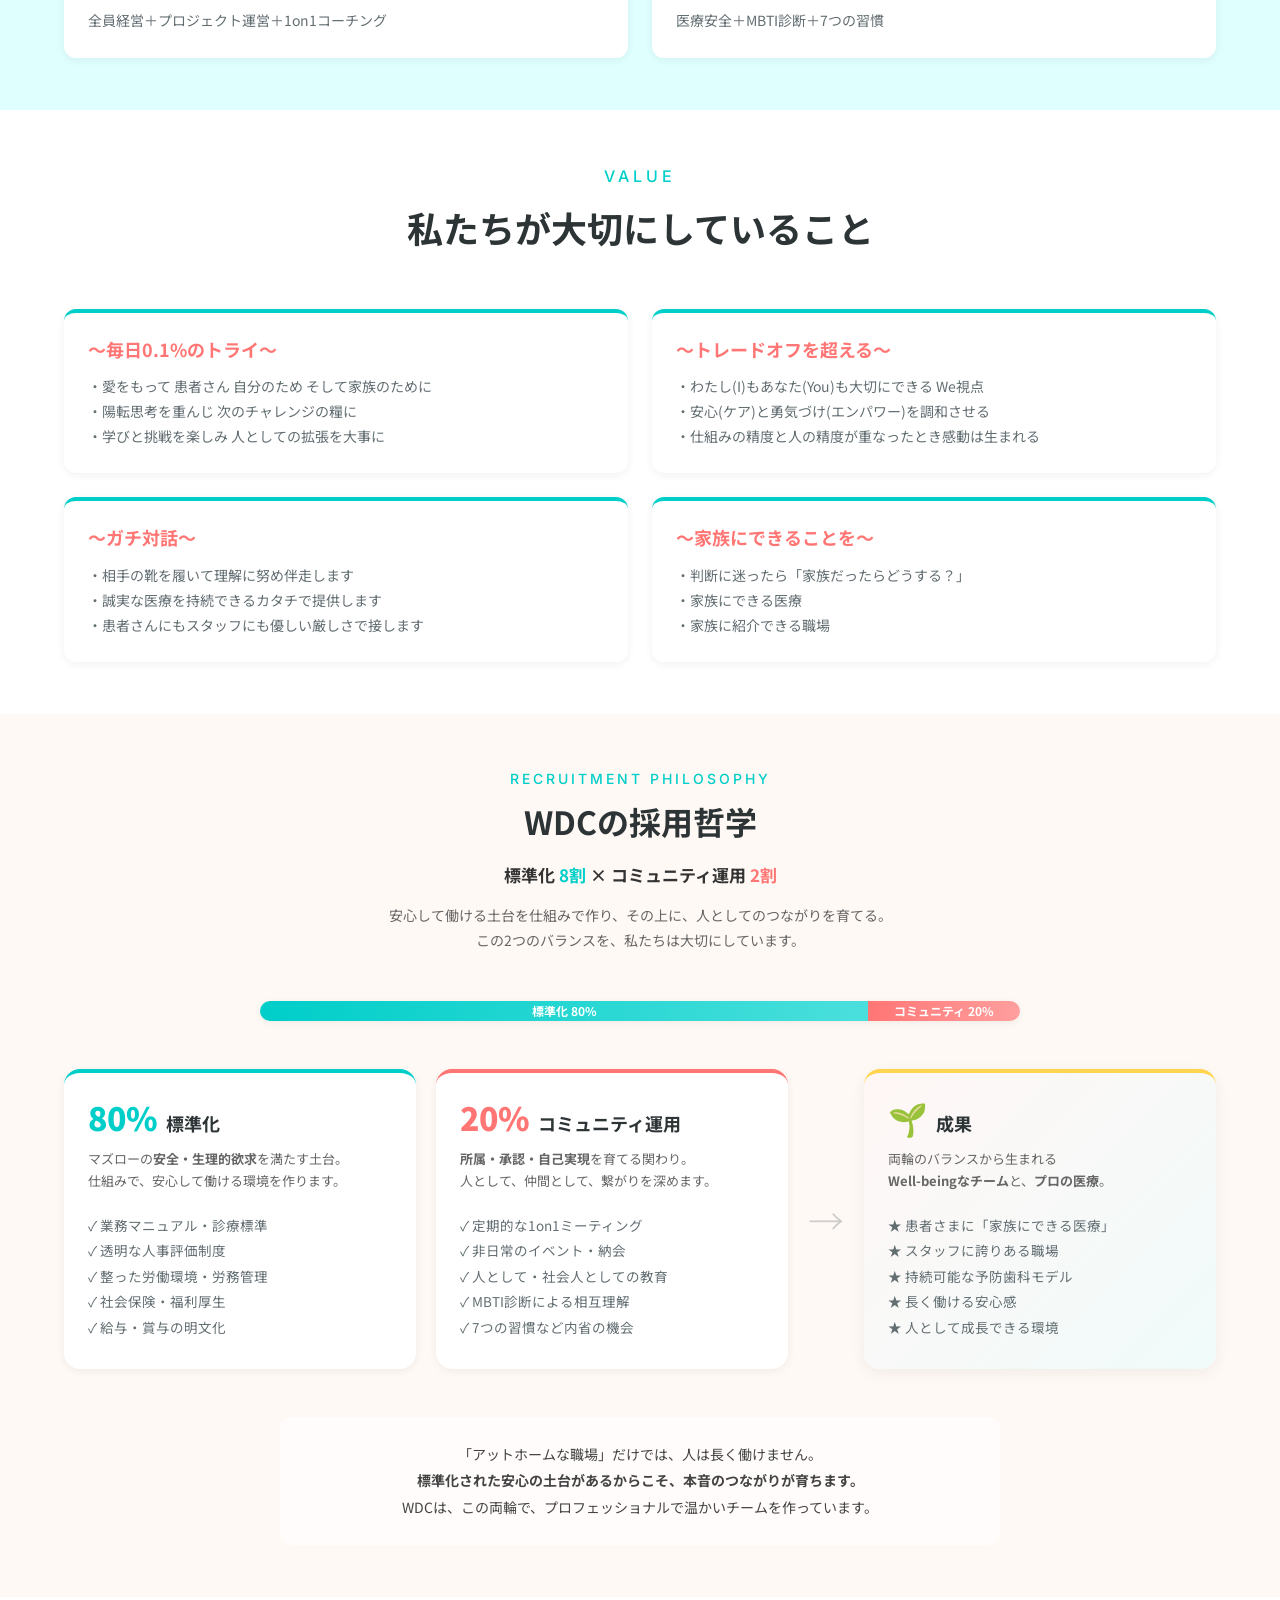
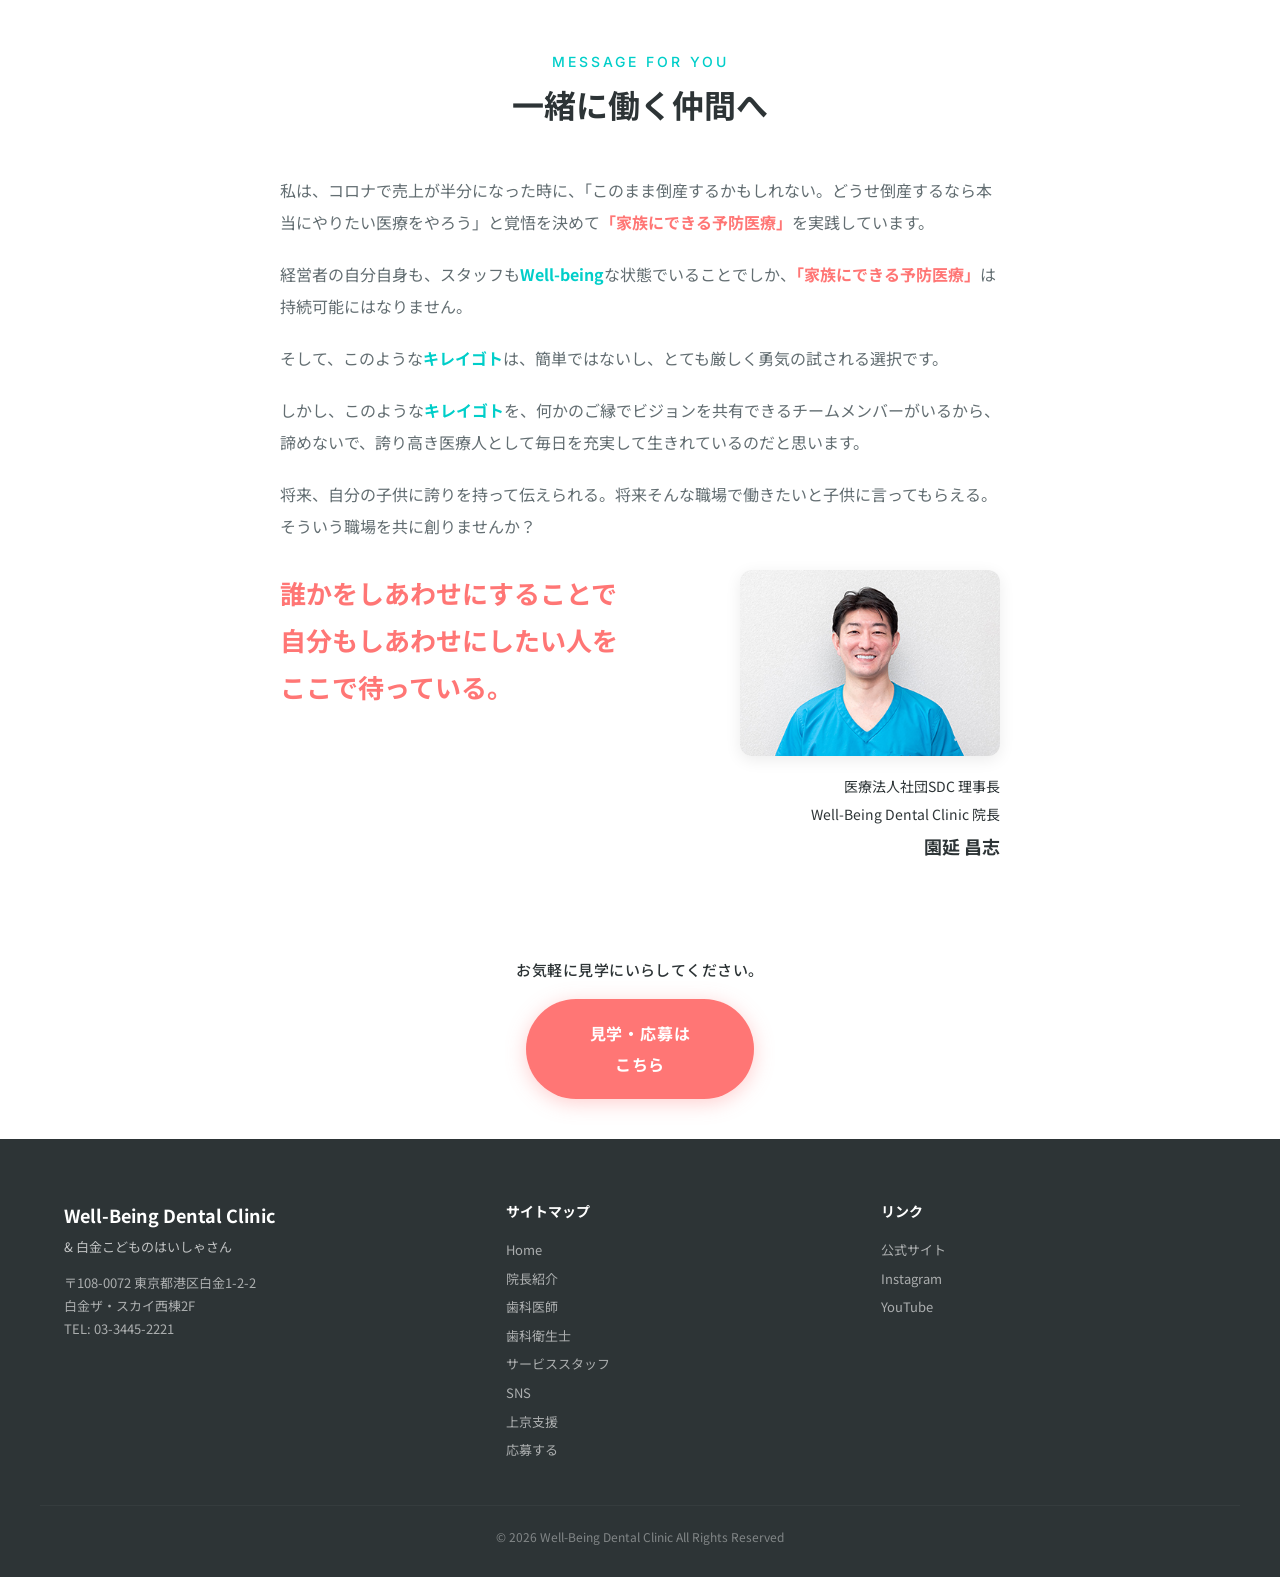
==== commit 85b0f9fa: "feat: 採用哲学セクションに「成果」カードを右側に追加（3カラム化） 既存の「標準化80% × コミュニティ20%」の2カラム構成に加えて、両輪のバランスから生まれる成果を可視化する3つ目のカード" ====
--- a/index.html
+++ b/index.html
@@ -298,6 +298,18 @@
   </section>
 
   <!-- ===== RECRUITMENT PHILOSOPHY ===== -->
+  <style>
+    @media (max-width: 980px) {
+      .recruitment-philosophy-grid {
+        grid-template-columns: 1fr !important;
+        max-width: 480px !important;
+      }
+      .recruitment-arrow {
+        transform: rotate(90deg);
+        padding: 8px 0;
+      }
+    }
+  </style>
   <section class="section fade-in" style="background: #FFF9F5;">
     <div class="container">
       <div class="section-heading" style="margin-bottom: 16px;">
@@ -320,8 +332,8 @@
         </div>
       </div>
 
-      <!-- 2カラム：標準化 × コミュニティ -->
-      <div class="grid" style="grid-template-columns: repeat(2, 1fr); gap: 24px; max-width: 960px; margin: 0 auto;">
+      <!-- 3カラム：標準化 × コミュニティ → 成果 -->
+      <div class="grid recruitment-philosophy-grid" style="grid-template-columns: 1fr 1fr auto 1fr; gap: 20px; max-width: 1200px; margin: 0 auto; align-items: stretch;">
         <!-- 標準化 8割 -->
         <div class="card" style="background:#fff; border:none; border-radius:16px; border-top: 4px solid var(--color-primary);">
           <div class="card__body" style="padding: 28px 24px;">
@@ -360,6 +372,32 @@
               <li>✓ 人として・社会人としての教育</li>
               <li>✓ MBTI診断による相互理解</li>
               <li>✓ 7つの習慣など内省の機会</li>
+            </ul>
+          </div>
+        </div>
+
+        <!-- 矢印（両輪 → 成果） -->
+        <div class="recruitment-arrow" style="display:flex; align-items:center; justify-content:center; font-size: 36px; color: #ccc; font-weight: 300;">
+          →
+        </div>
+
+        <!-- 成果：Well-beingなチーム -->
+        <div class="card" style="background: linear-gradient(135deg, #FFF7F6 0%, #F0FBFA 100%); border:none; border-radius:16px; border-top: 4px solid #FFD54F; box-shadow: 0 4px 16px rgba(0,0,0,0.06);">
+          <div class="card__body" style="padding: 28px 24px;">
+            <div style="display:flex; align-items:baseline; gap:8px; margin-bottom: 12px;">
+              <span style="font-size: 32px; line-height: 1;">🌱</span>
+              <h3 style="font-size: 18px; font-weight: 700; margin: 0;">成果</h3>
+            </div>
+            <p style="font-size: 13px; color: #666; margin-bottom: 20px; line-height: 1.7;">
+              両輪のバランスから生まれる<br>
+              <strong>Well-beingなチーム</strong>と、<strong>プロの医療</strong>。
+            </p>
+            <ul style="list-style: none; padding: 0; margin: 0; font-size: 13.5px; line-height: 1.9;">
+              <li>★ 患者さまに「家族にできる医療」</li>
+              <li>★ スタッフに誇りある職場</li>
+              <li>★ 持続可能な予防歯科モデル</li>
+              <li>★ 長く働ける安心感</li>
+              <li>★ 人として成長できる環境</li>
             </ul>
           </div>
         </div>
